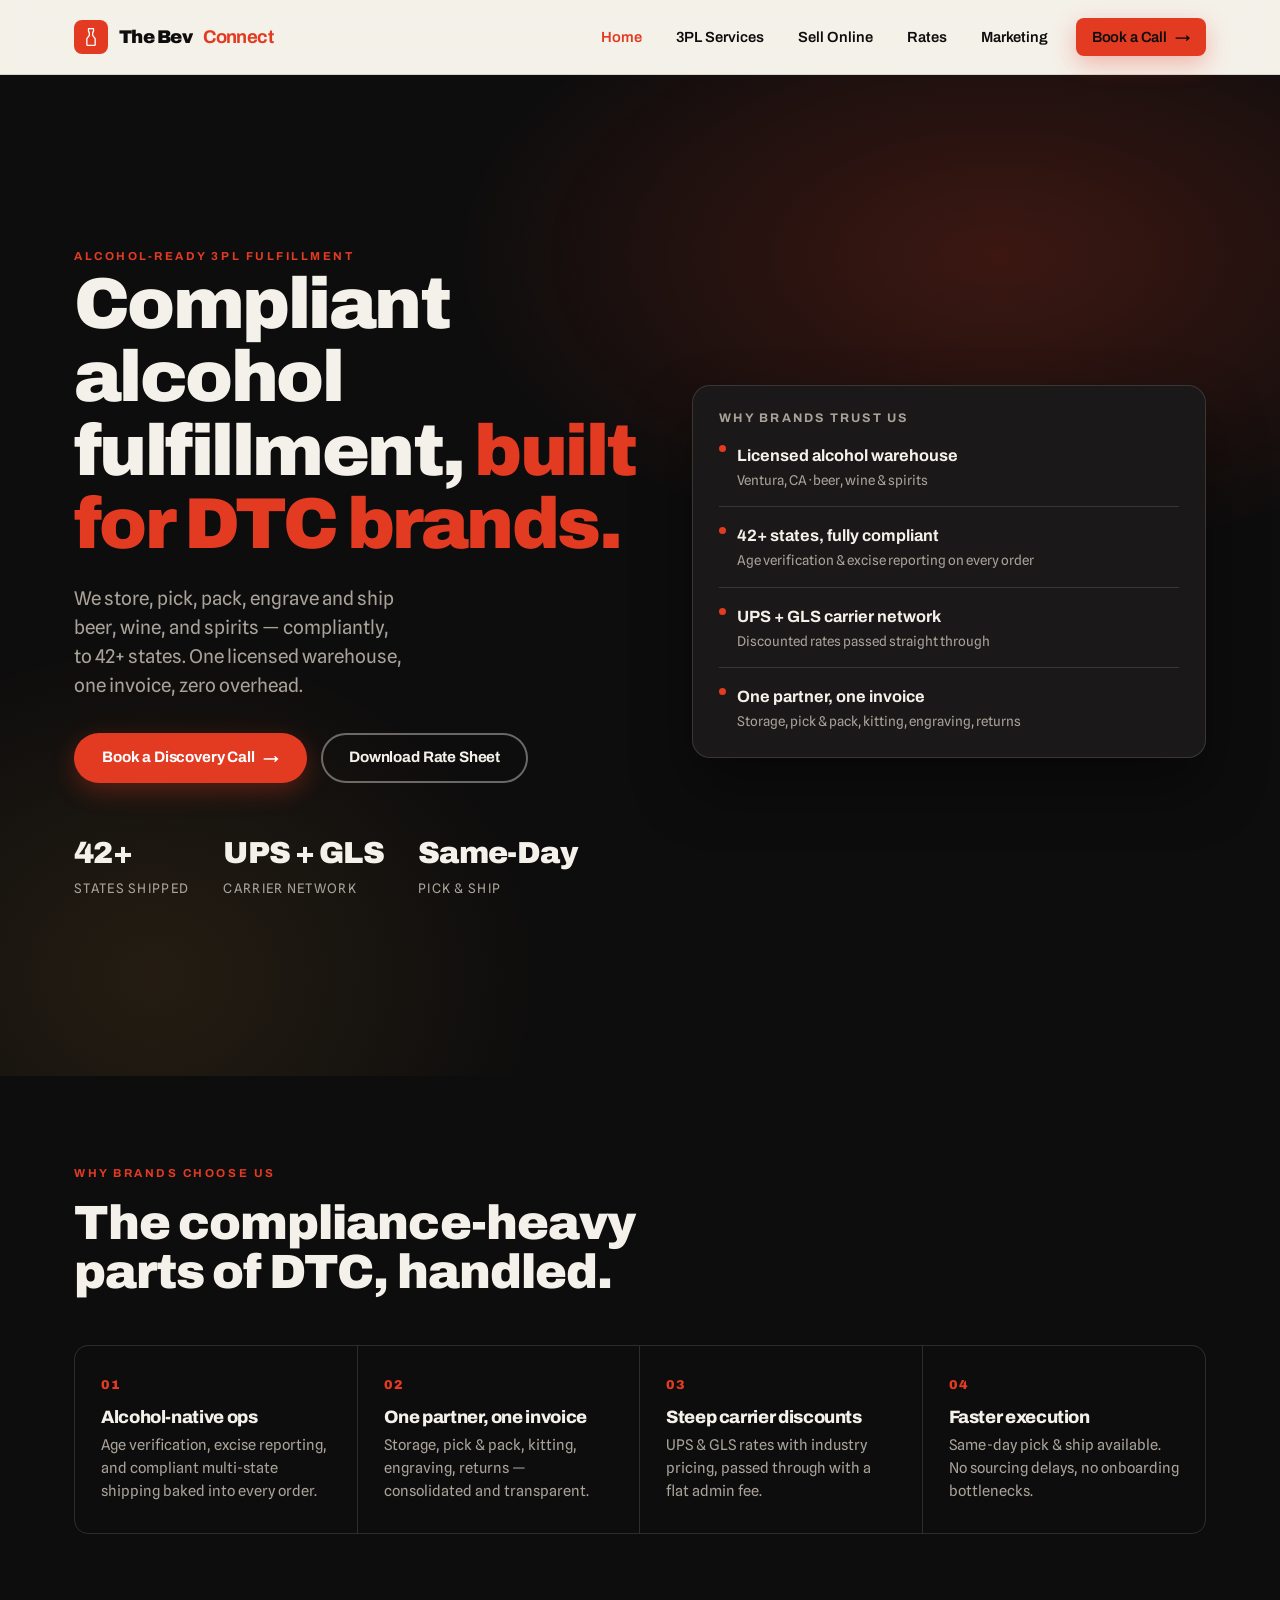
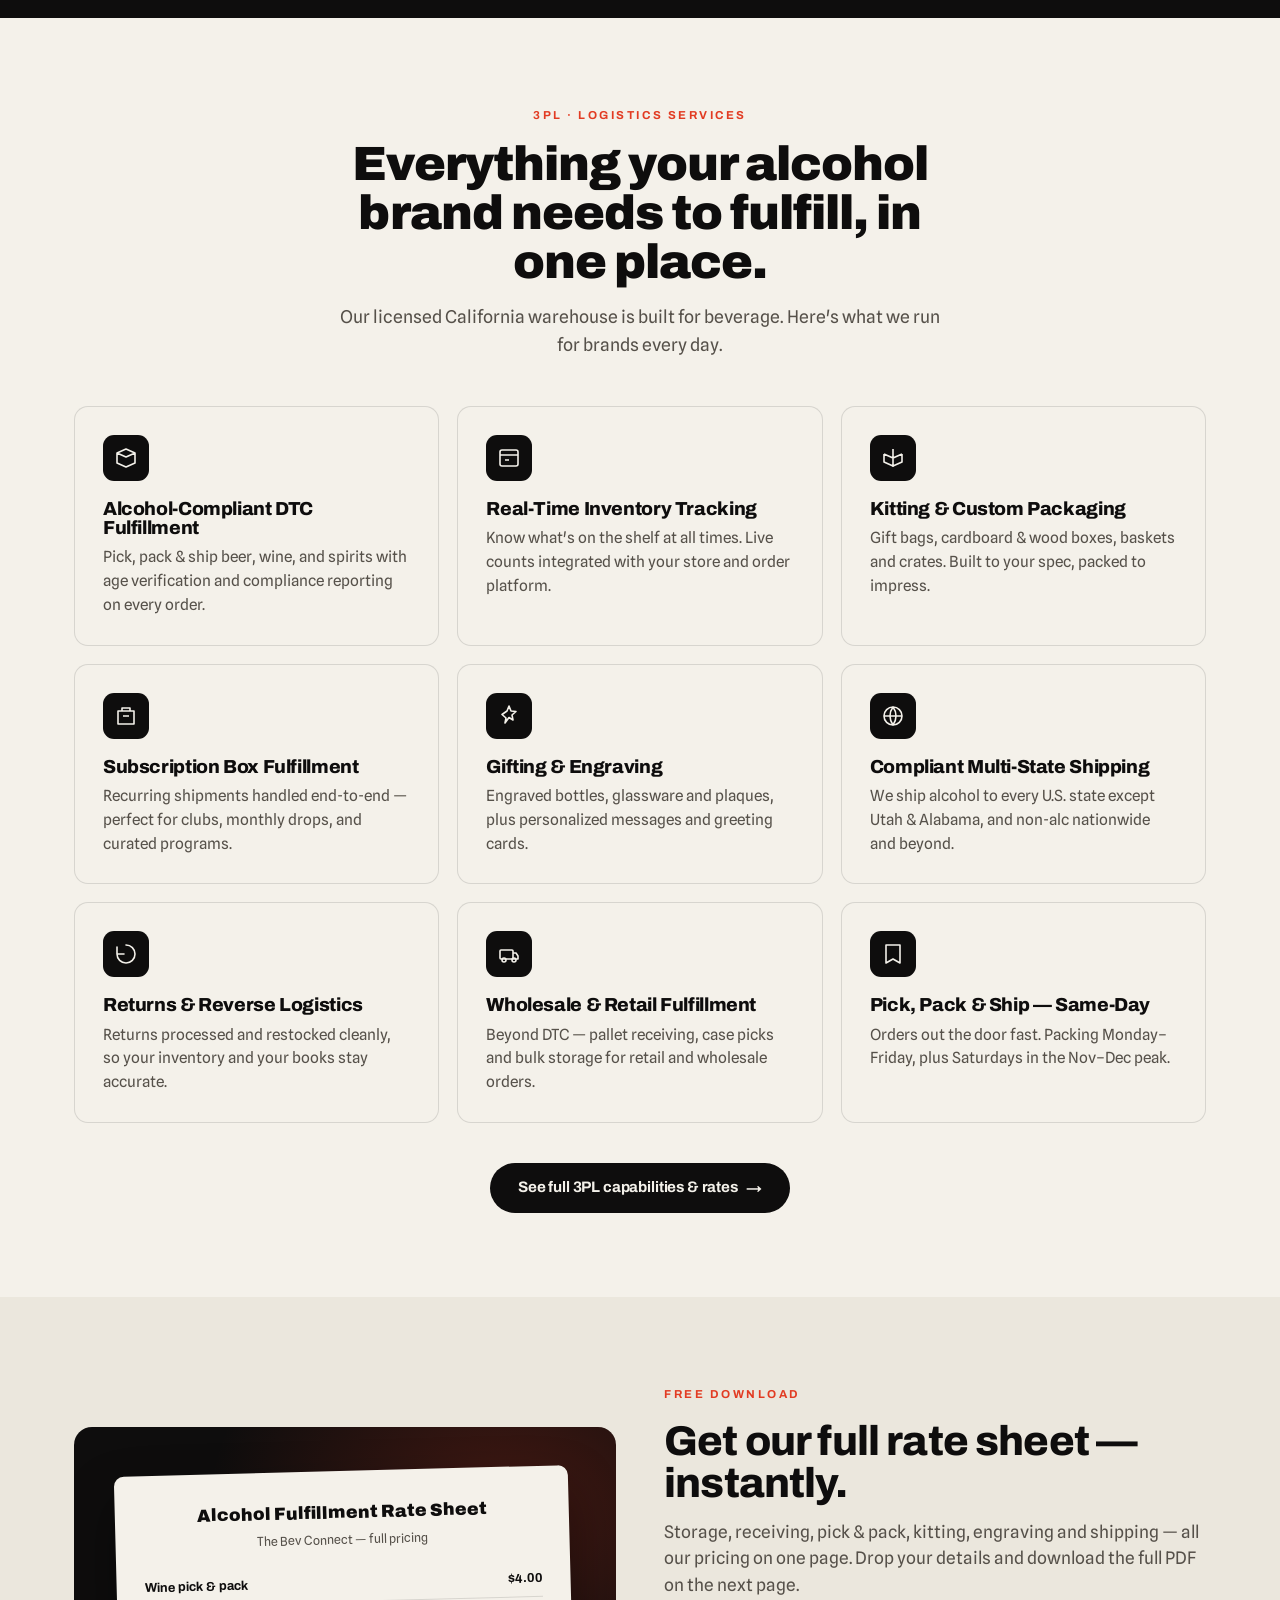
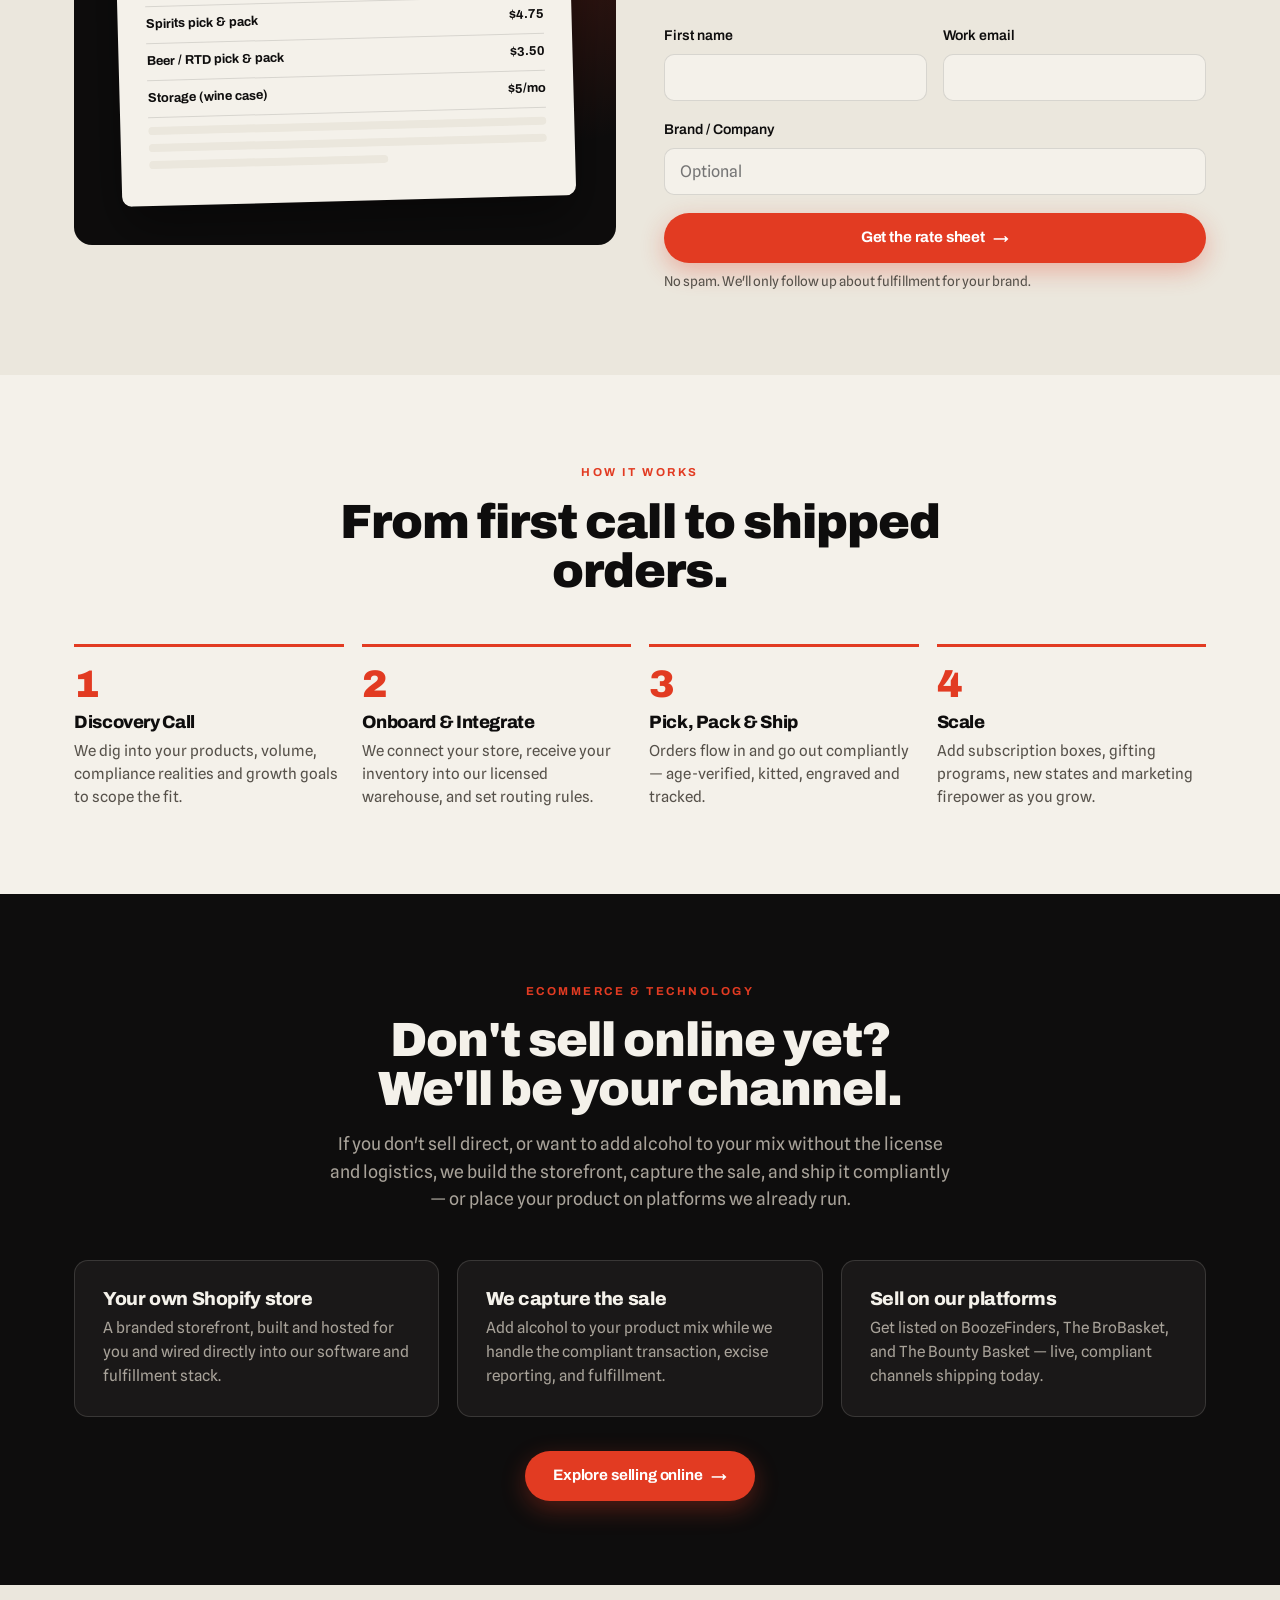
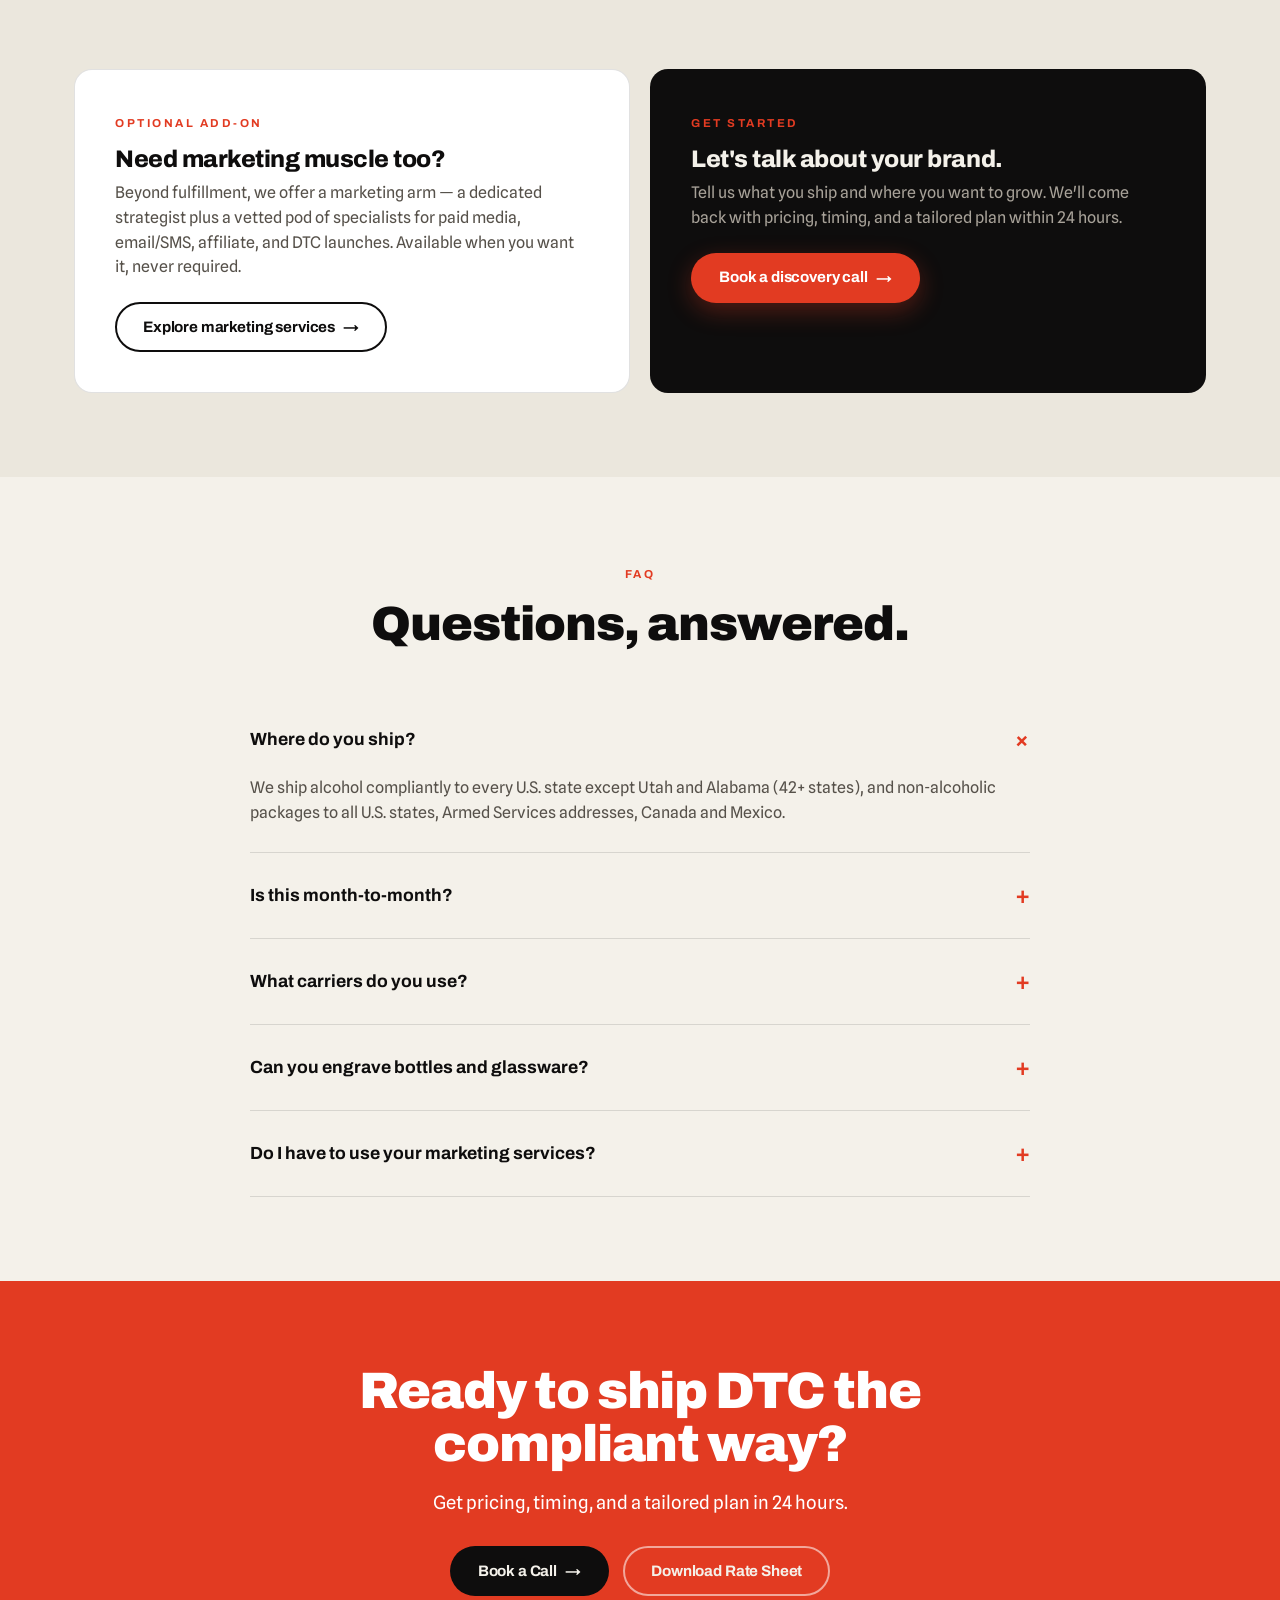
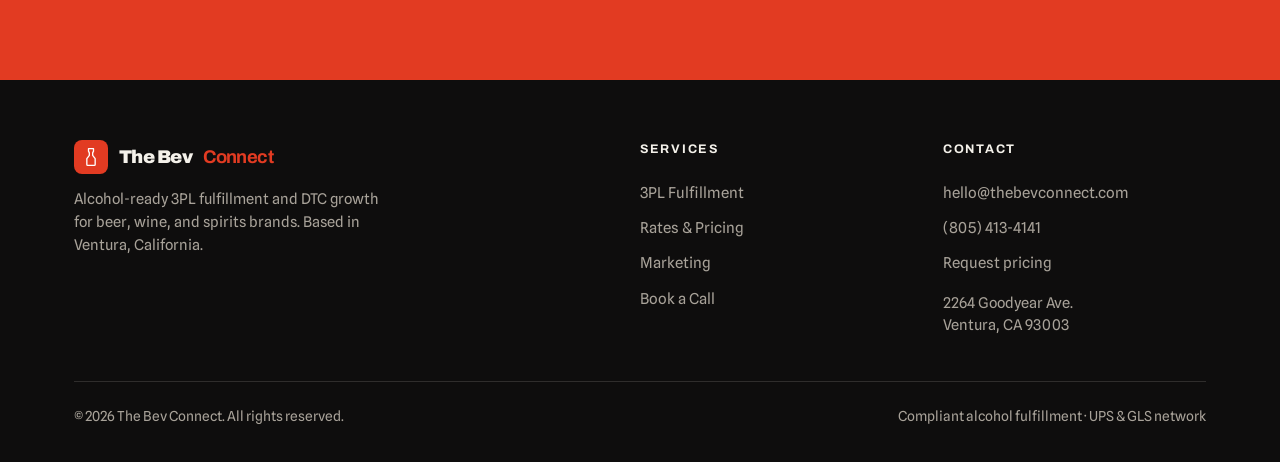
==== index.html @ fb5c9479 "Honest CTA copy: 'Get the rate sheet' + remove inaccurate email-delivery claims (PDF delivered via d" ====
<!DOCTYPE html>
<html lang="en">
<head>
<meta charset="UTF-8">
<meta name="viewport" content="width=device-width,initial-scale=1">
<title>The Bev Connect &mdash; Compliant Alcohol Fulfillment &amp; DTC 3PL</title>
<meta name="description" content="Alcohol-ready 3PL: compliant DTC fulfillment, storage, kitting, engraving and multi-state shipping for beer, wine, and spirits brands.">
<meta property="og:title" content="The Bev Connect &mdash; Compliant Alcohol Fulfillment &amp; DTC 3PL">
<meta property="og:description" content="Alcohol-ready 3PL: compliant DTC fulfillment, storage, kitting, engraving and multi-state shipping for beer, wine, and spirits brands.">
<meta property="og:type" content="website">
<link rel="icon" type="image/svg+xml" href="assets/favicon.svg">
<link rel="icon" type="image/png" sizes="32x32" href="assets/favicon-32.png">
<link rel="apple-touch-icon" href="assets/apple-touch-icon.png">
<link rel="stylesheet" href="assets/style.css">
</head>
<body>
<header class="site-head">
  <div class="wrap">
    <a class="brand" href="index.html"><span class="mark"><svg viewBox="0 0 24 24" fill="none"><path d="M9 2h6v3l-1 2v3l3 4v7a1 1 0 0 1-1 1H8a1 1 0 0 1-1-1v-7l3-4V7L9 5V2Z" stroke="#fff" stroke-width="1.6" stroke-linejoin="round"/></svg></span>The Bev<b>Connect</b></a>
    <button class="burger" aria-label="Menu"><span></span><span></span><span></span></button>
    <nav class="nav">
      <a href="index.html" class="active">Home</a>
      <a href="fulfillment.html">3PL Services</a>
      <a href="commerce.html">Sell Online</a>
      <a href="rate-sheet.html">Rates</a>
      <a href="marketing.html">Marketing</a>
      <a href="book-a-call.html" class="btn btn-red nav-cta">Book a Call <span class="arr">&#8594;</span></a>
    </nav>
  </div>
</header>

<section class="hero">
  <div class="wrap">
    <div>
      <span class="eyebrow">Alcohol-Ready 3PL Fulfillment</span>
      <h1>Compliant alcohol fulfillment, <span class="hl">built for DTC brands.</span></h1>
      <p class="sub">We store, pick, pack, engrave and ship beer, wine, and spirits &mdash; compliantly, to 42+ states. One licensed warehouse, one invoice, zero overhead.</p>
      <div class="cta-row">
        <a href="book-a-call.html" class="btn btn-red">Book a Discovery Call <span class="arr">&#8594;</span></a>
        <a href="rate-sheet.html" class="btn btn-ghost-light">Download Rate Sheet</a>
      </div>
      <div class="hero-stats">
        <div class="s"><b>42+</b><span>States Shipped</span></div>
        <div class="s"><b>UPS + GLS</b><span>Carrier Network</span></div>
        <div class="s"><b>Same-Day</b><span>Pick &amp; Ship</span></div>
      </div>
    </div>
    <div class="hero-art">
      <div class="hero-card">
        <h4>Why brands trust us</h4>
        <div class="trust-row"><div class="txt"><b>Licensed alcohol warehouse</b><span>Ventura, CA &middot; beer, wine &amp; spirits</span></div></div>
        <div class="trust-row"><div class="txt"><b>42+ states, fully compliant</b><span>Age verification &amp; excise reporting on every order</span></div></div>
        <div class="trust-row"><div class="txt"><b>UPS + GLS carrier network</b><span>Discounted rates passed straight through</span></div></div>
        <div class="trust-row"><div class="txt"><b>One partner, one invoice</b><span>Storage, pick &amp; pack, kitting, engraving, returns</span></div></div>
      </div>
    </div>
  </div>
</section>

<section class="bg-ink">
  <div class="wrap">
    <div class="sec-head reveal"><span class="eyebrow">Why brands choose us</span><h2>The compliance-heavy parts of DTC, handled.</h2></div>
    <div class="why-grid reveal">
      <div class="why"><div class="n">01</div><h3>Alcohol-native ops</h3><p>Age verification, excise reporting, and compliant multi-state shipping baked into every order.</p></div>
      <div class="why"><div class="n">02</div><h3>One partner, one invoice</h3><p>Storage, pick &amp; pack, kitting, engraving, returns &mdash; consolidated and transparent.</p></div>
      <div class="why"><div class="n">03</div><h3>Steep carrier discounts</h3><p>UPS &amp; GLS rates with industry pricing, passed through with a flat admin fee.</p></div>
      <div class="why"><div class="n">04</div><h3>Faster execution</h3><p>Same-day pick &amp; ship available. No sourcing delays, no onboarding bottlenecks.</p></div>
    </div>
  </div>
</section>

<section>
  <div class="wrap">
    <div class="sec-head center reveal"><span class="eyebrow">3PL &middot; Logistics Services</span><h2>Everything your alcohol brand needs to fulfill, in one place.</h2><p>Our licensed California warehouse is built for beverage. Here's what we run for brands every day.</p></div>
    <div class="feat-grid">
      <div class="feat reveal"><div class="ico"><svg viewBox="0 0 24 24" fill="none"><path d="M3 7l9-4 9 4-9 4-9-4Zm0 0v10l9 4 9-4V7" stroke="currentColor" stroke-width="1.6" stroke-linejoin="round"/></svg></div><h3>Alcohol-Compliant DTC Fulfillment</h3><p>Pick, pack &amp; ship beer, wine, and spirits with age verification and compliance reporting on every order.</p></div>
      <div class="feat reveal"><div class="ico"><svg viewBox="0 0 24 24" fill="none"><rect x="3" y="4" width="18" height="16" rx="2" stroke="currentColor" stroke-width="1.6"/><path d="M3 9h18M8 14h4" stroke="currentColor" stroke-width="1.6"/></svg></div><h3>Real-Time Inventory Tracking</h3><p>Know what's on the shelf at all times. Live counts integrated with your store and order platform.</p></div>
      <div class="feat reveal"><div class="ico"><svg viewBox="0 0 24 24" fill="none"><path d="M12 3v18M3 8l9 4 9-4M3 8v8l9 4 9-4V8" stroke="currentColor" stroke-width="1.6" stroke-linejoin="round"/></svg></div><h3>Kitting &amp; Custom Packaging</h3><p>Gift bags, cardboard &amp; wood boxes, baskets and crates. Built to your spec, packed to impress.</p></div>
      <div class="feat reveal"><div class="ico"><svg viewBox="0 0 24 24" fill="none"><path d="M4 7h16v13H4zM8 7V4h8v3M9 12h6" stroke="currentColor" stroke-width="1.6" stroke-linejoin="round"/></svg></div><h3>Subscription Box Fulfillment</h3><p>Recurring shipments handled end-to-end &mdash; perfect for clubs, monthly drops, and curated programs.</p></div>
      <div class="feat reveal"><div class="ico"><svg viewBox="0 0 24 24" fill="none"><path d="M12 2l2 5 5 .5-4 3.5 1 5-4-2.5L8 19l1-5-4-3.5L10 7l2-5Z" stroke="currentColor" stroke-width="1.6" stroke-linejoin="round"/></svg></div><h3>Gifting &amp; Engraving</h3><p>Engraved bottles, glassware and plaques, plus personalized messages and greeting cards.</p></div>
      <div class="feat reveal"><div class="ico"><svg viewBox="0 0 24 24" fill="none"><circle cx="12" cy="12" r="9" stroke="currentColor" stroke-width="1.6"/><path d="M3 12h18M12 3a15 15 0 0 1 0 18M12 3a15 15 0 0 0 0 18" stroke="currentColor" stroke-width="1.6"/></svg></div><h3>Compliant Multi-State Shipping</h3><p>We ship alcohol to every U.S. state except Utah &amp; Alabama, and non-alc nationwide and beyond.</p></div>
      <div class="feat reveal"><div class="ico"><svg viewBox="0 0 24 24" fill="none"><path d="M3 12a9 9 0 1 0 9-9M3 12V5m0 7h7" stroke="currentColor" stroke-width="1.6" stroke-linecap="round" stroke-linejoin="round"/></svg></div><h3>Returns &amp; Reverse Logistics</h3><p>Returns processed and restocked cleanly, so your inventory and your books stay accurate.</p></div>
      <div class="feat reveal"><div class="ico"><svg viewBox="0 0 24 24" fill="none"><rect x="3" y="8" width="13" height="9" rx="1" stroke="currentColor" stroke-width="1.6"/><path d="M16 11h3l2 3v3h-5M7 20a2 2 0 1 0 0-4 2 2 0 0 0 0 4Zm10 0a2 2 0 1 0 0-4 2 2 0 0 0 0 4Z" stroke="currentColor" stroke-width="1.6" stroke-linejoin="round"/></svg></div><h3>Wholesale &amp; Retail Fulfillment</h3><p>Beyond DTC &mdash; pallet receiving, case picks and bulk storage for retail and wholesale orders.</p></div>
      <div class="feat reveal"><div class="ico"><svg viewBox="0 0 24 24" fill="none"><path d="M5 3h14v18l-7-4-7 4V3Z" stroke="currentColor" stroke-width="1.6" stroke-linejoin="round"/></svg></div><h3>Pick, Pack &amp; Ship &mdash; Same-Day</h3><p>Orders out the door fast. Packing Monday&ndash;Friday, plus Saturdays in the Nov&ndash;Dec peak.</p></div>
    </div>
    <div style="text-align:center;margin-top:40px" class="reveal"><a href="fulfillment.html" class="btn btn-ink">See full 3PL capabilities &amp; rates <span class="arr">&#8594;</span></a></div>
  </div>
</section>

<section class="bg-paper2" id="rate-sheet">
  <div class="wrap">
    <div class="magnet">
      <div class="magnet-visual reveal">
        <div class="sheet-mock">
          <h5>Alcohol Fulfillment Rate Sheet</h5><div class="sub">The Bev Connect &mdash; full pricing</div>
          <div class="pricebar"><span>Wine pick &amp; pack</span><span>$4.00</span></div>
          <div class="pricebar"><span>Spirits pick &amp; pack</span><span>$4.75</span></div>
          <div class="pricebar"><span>Beer / RTD pick &amp; pack</span><span>$3.50</span></div>
          <div class="pricebar"><span>Storage (wine case)</span><span>$5/mo</span></div>
          <div class="line"></div><div class="line"></div><div class="line s"></div>
        </div>
      </div>
      <div class="reveal">
        <span class="eyebrow">Free Download</span>
        <h2 style="font-size:clamp(1.8rem,3.5vw,2.6rem);margin:14px 0 14px">Get our full rate sheet &mdash; instantly.</h2>
        <p style="color:var(--muted);font-size:1.08rem;margin-bottom:26px">Storage, receiving, pick &amp; pack, kitting, engraving and shipping &mdash; all our pricing on one page. Drop your details and download the full PDF on the next page.</p>
        <form name="rate-sheet" method="POST" data-netlify="true" netlify-honeypot="bot-field" action="/thank-you.html">
          <input type="hidden" name="form-name" value="rate-sheet">
          <p hidden><label>Don't fill this out: <input name="bot-field"></label></p>
          <div class="form-row"><div class="field"><label>First name</label><input type="text" name="first-name" required></div><div class="field"><label>Work email</label><input type="email" name="email" required></div></div>
          <div class="field"><label>Brand / Company</label><input type="text" name="company" placeholder="Optional"></div>
          <button type="submit" class="btn btn-red" style="width:100%;justify-content:center">Get the rate sheet <span class="arr">&#8594;</span></button>
          <p class="form-note">No spam. We'll only follow up about fulfillment for your brand.</p>
        </form>
      </div>
    </div>
  </div>
</section>

<section>
  <div class="wrap">
    <div class="sec-head center reveal"><span class="eyebrow">How it works</span><h2>From first call to shipped orders.</h2></div>
    <div class="steps">
      <div class="step reveal"><div class="num">1</div><h3>Discovery Call</h3><p>We dig into your products, volume, compliance realities and growth goals to scope the fit.</p></div>
      <div class="step reveal"><div class="num">2</div><h3>Onboard &amp; Integrate</h3><p>We connect your store, receive your inventory into our licensed warehouse, and set routing rules.</p></div>
      <div class="step reveal"><div class="num">3</div><h3>Pick, Pack &amp; Ship</h3><p>Orders flow in and go out compliantly &mdash; age-verified, kitted, engraved and tracked.</p></div>
      <div class="step reveal"><div class="num">4</div><h3>Scale</h3><p>Add subscription boxes, gifting programs, new states and marketing firepower as you grow.</p></div>
    </div>
  </div>
</section>

<section class="bg-ink">
  <div class="wrap">
    <div class="sec-head center reveal"><span class="eyebrow">Ecommerce &amp; Technology</span><h2 style="color:var(--paper)">Don't sell online yet? We'll be your channel.</h2><p style="color:var(--muted-dark)">If you don't sell direct, or want to add alcohol to your mix without the license and logistics, we build the storefront, capture the sale, and ship it compliantly &mdash; or place your product on platforms we already run.</p></div>
    <div class="feat-grid reveal" style="margin-top:8px">
      <div class="feat" style="background:var(--ink-2);border-color:var(--line-dark)">
        <h3 style="color:var(--paper)">Your own Shopify store</h3>
        <p style="color:var(--muted-dark)">A branded storefront, built and hosted for you and wired directly into our software and fulfillment stack.</p>
      </div>
      <div class="feat" style="background:var(--ink-2);border-color:var(--line-dark)">
        <h3 style="color:var(--paper)">We capture the sale</h3>
        <p style="color:var(--muted-dark)">Add alcohol to your product mix while we handle the compliant transaction, excise reporting, and fulfillment.</p>
      </div>
      <div class="feat" style="background:var(--ink-2);border-color:var(--line-dark)">
        <h3 style="color:var(--paper)">Sell on our platforms</h3>
        <p style="color:var(--muted-dark)">Get listed on BoozeFinders, The BroBasket, and The Bounty Basket &mdash; live, compliant channels shipping today.</p>
      </div>
    </div>
    <div style="text-align:center;margin-top:34px"><a href="commerce.html" class="btn btn-red">Explore selling online <span class="arr">&#8594;</span></a></div>
  </div>
</section>

<section class="bg-paper2">
  <div class="wrap">
    <div class="split">
      <div class="split-card light reveal"><span class="eyebrow">Optional add-on</span><h3 style="margin-top:12px">Need marketing muscle too?</h3><p>Beyond fulfillment, we offer a marketing arm &mdash; a dedicated strategist plus a vetted pod of specialists for paid media, email/SMS, affiliate, and DTC launches. Available when you want it, never required.</p><a href="marketing.html" class="btn btn-ghost">Explore marketing services <span class="arr">&#8594;</span></a></div>
      <div class="split-card dark reveal"><span class="eyebrow">Get started</span><h3 style="margin-top:12px">Let's talk about your brand.</h3><p>Tell us what you ship and where you want to grow. We'll come back with pricing, timing, and a tailored plan within 24 hours.</p><a href="book-a-call.html" class="btn btn-red">Book a discovery call <span class="arr">&#8594;</span></a></div>
    </div>
  </div>
</section>

<section>
  <div class="wrap">
    <div class="sec-head center reveal"><span class="eyebrow">FAQ</span><h2>Questions, answered.</h2></div>
    <div class="faq reveal">
      <details open><summary>Where do you ship?</summary><p>We ship alcohol compliantly to every U.S. state except Utah and Alabama (42+ states), and non-alcoholic packages to all U.S. states, Armed Services addresses, Canada and Mexico.</p></details>
      <details><summary>Is this month-to-month?</summary><p>Yes. Our programs are month-to-month &mdash; your success is our success, and we earn the relationship every month.</p></details>
      <details><summary>What carriers do you use?</summary><p>UPS and GLS (where applicable), with steep industry shipping discounts. Options include Overnight, 2-Day, 3-Day and Ground.</p></details>
      <details><summary>Can you engrave bottles and glassware?</summary><p>Yes &mdash; bottles, glassware and plaques. We also handle special messages, greeting cards, gift boxes, baskets and crates.</p></details>
      <details><summary>Do I have to use your marketing services?</summary><p>Not at all. The 3PL fulfillment stands entirely on its own. Marketing is an optional add-on if you want growth support under the same roof.</p></details>
    </div>
  </div>
</section>

<section class="cta-band">
  <div class="wrap">
    <h2 class="reveal">Ready to ship DTC the compliant way?</h2>
    <p class="reveal">Get pricing, timing, and a tailored plan in 24 hours.</p>
    <div class="reveal" style="display:flex;gap:14px;justify-content:center;flex-wrap:wrap"><a href="book-a-call.html" class="btn btn-ink">Book a Call <span class="arr">&#8594;</span></a><a href="rate-sheet.html" class="btn btn-ghost-light">Download Rate Sheet</a></div>
  </div>
</section>

<footer class="site-foot">
  <div class="wrap">
    <div class="foot-grid">
      <div>
        <a class="brand" href="index.html"><span class="mark"><svg viewBox="0 0 24 24" fill="none"><path d="M9 2h6v3l-1 2v3l3 4v7a1 1 0 0 1-1 1H8a1 1 0 0 1-1-1v-7l3-4V7L9 5V2Z" stroke="#fff" stroke-width="1.6" stroke-linejoin="round"/></svg></span>The Bev<b>Connect</b></a>
        <p>Alcohol-ready 3PL fulfillment and DTC growth for beer, wine, and spirits brands. Based in Ventura, California.</p>
      </div>
      <div class="foot-col"><h5>Services</h5><a href="fulfillment.html">3PL Fulfillment</a><a href="rate-sheet.html">Rates &amp; Pricing</a><a href="marketing.html">Marketing</a><a href="book-a-call.html">Book a Call</a></div>
      <div class="foot-col"><h5>Contact</h5><a href="mailto:hello@thebevconnect.com">hello@thebevconnect.com</a><a href="tel:+18054134141">(805) 413-4141</a><a href="book-a-call.html">Request pricing</a><p style="margin-top:10px">2264 Goodyear Ave.<br>Ventura, CA 93003</p></div>
    </div>
    <div class="foot-base"><span>&copy; 2026 The Bev Connect. All rights reserved.</span><span>Compliant alcohol fulfillment &middot; UPS &amp; GLS network</span></div>
  </div>
</footer>
<script src="assets/main.js"></script>
</body>
</html>
---- assets/style.css ----
@import url('https://fonts.googleapis.com/css2?family=Archivo:wght@400;500;600;700;800;900&family=Spline+Sans:wght@400;500;600;700&display=swap');

:root{
  --ink:#0e0d0d;--ink-2:#1a1818;--paper:#f4f1ea;--paper-2:#ebe7dd;
  --red:#e23b22;--red-dark:#c22f18;--amber:#e8a73e;--green:#2f7d4f;
  --line:rgba(14,13,13,.12);--line-dark:rgba(244,241,234,.14);
  --muted:#56514a;--muted-dark:#a8a299;
  --shadow:0 1px 2px rgba(0,0,0,.04),0 12px 32px rgba(0,0,0,.10);
  --radius:14px;--maxw:1180px;
  --display:'Archivo',sans-serif;--body:'Spline Sans',sans-serif;
}
*{box-sizing:border-box;margin:0;padding:0}
html{scroll-behavior:smooth}
body{font-family:var(--body);background:var(--paper);color:var(--ink);line-height:1.55;-webkit-font-smoothing:antialiased;overflow-x:hidden}
a{color:inherit;text-decoration:none}
img{max-width:100%;display:block}
.wrap{max-width:var(--maxw);margin:0 auto;padding:0 24px}
h1,h2,h3,h4{font-family:var(--display);line-height:1.02;letter-spacing:-.02em;font-weight:800}
.eyebrow{font-family:var(--display);font-weight:700;font-size:.72rem;letter-spacing:.22em;text-transform:uppercase;color:var(--red);display:inline-block}

.btn{display:inline-flex;align-items:center;gap:.55em;font-family:var(--display);font-weight:700;font-size:.95rem;padding:15px 26px;border-radius:999px;border:2px solid transparent;cursor:pointer;transition:transform .15s ease,box-shadow .2s ease,background .2s ease;letter-spacing:-.01em;line-height:1}
.btn:hover{transform:translateY(-2px)}
.btn-red{background:var(--red);color:#fff;box-shadow:0 8px 24px rgba(226,59,34,.32)}
.btn-red:hover{background:var(--red-dark)}
.btn-ink{background:var(--ink);color:var(--paper)}
.btn-ink:hover{background:#000}
.btn-ghost{background:transparent;border-color:var(--ink);color:var(--ink)}
.btn-ghost:hover{background:var(--ink);color:var(--paper)}
.btn-ghost-light{background:transparent;border-color:rgba(244,241,234,.4);color:var(--paper)}
.btn-ghost-light:hover{background:var(--paper);color:var(--ink)}
.btn .arr{font-size:1.05em;transition:transform .15s ease}
.btn:hover .arr{transform:translateX(3px)}

.site-head{position:sticky;top:0;z-index:50;background:rgba(244,241,234,.82);backdrop-filter:blur(12px);border-bottom:1px solid var(--line)}
.site-head .wrap{display:flex;align-items:center;justify-content:space-between;height:74px}
.brand{display:flex;align-items:center;gap:11px;font-family:var(--display);font-weight:900;font-size:1.15rem;letter-spacing:-.03em}
.brand .mark{width:34px;height:34px;border-radius:8px;background:var(--red);display:grid;place-items:center;flex:none}
.brand .mark svg{width:20px;height:20px}
.brand b{color:var(--red)}
.nav{display:flex;align-items:center;gap:6px}
.nav a{font-family:var(--display);font-weight:600;font-size:.92rem;padding:9px 14px;border-radius:8px;color:var(--ink);transition:background .15s}
.nav a:hover{background:var(--paper-2)}
.nav a.active{color:var(--red)}
.nav .nav-cta{margin-left:8px}
.burger{display:none;background:none;border:0;cursor:pointer;width:42px;height:42px}
.burger span{display:block;width:22px;height:2px;background:var(--ink);margin:5px auto;transition:.2s}
@media(max-width:860px){
  .nav{position:absolute;top:74px;left:0;right:0;background:var(--paper);border-bottom:1px solid var(--line);flex-direction:column;align-items:stretch;gap:0;padding:10px 24px 18px;display:none}
  .nav.open{display:flex}
  .nav a{padding:14px 6px;border-bottom:1px solid var(--line)}
  .nav .nav-cta{margin:12px 0 0;justify-content:center}
  .burger{display:block}
}

.hero{background:var(--ink);color:var(--paper);position:relative;overflow:hidden}
.hero::before{content:"";position:absolute;inset:0;background:radial-gradient(900px 500px at 78% 18%,rgba(226,59,34,.22),transparent 60%),radial-gradient(700px 600px at 12% 90%,rgba(232,167,62,.10),transparent 55%);pointer-events:none}
.hero .wrap{position:relative;display:grid;grid-template-columns:1.05fr .95fr;gap:50px;align-items:center;padding:84px 24px 92px}
.hero h1{font-size:clamp(2.6rem,6vw,4.5rem);font-weight:900;letter-spacing:-.035em}
.hero h1 .hl{color:var(--red)}
.hero .sub{font-size:1.18rem;color:var(--muted-dark);margin:22px 0 32px;max-width:30ch}
.hero .cta-row{display:flex;gap:14px;flex-wrap:wrap}
.hero-stats{display:flex;gap:34px;margin-top:46px;flex-wrap:wrap}
.hero-stats .s b{font-family:var(--display);font-size:1.9rem;font-weight:900;display:block;letter-spacing:-.02em}
.hero-stats .s span{font-size:.82rem;color:var(--muted-dark);text-transform:uppercase;letter-spacing:.1em}
.hero-art{position:relative}
.hero-card{background:var(--ink-2);border:1px solid var(--line-dark);border-radius:18px;padding:26px;box-shadow:0 30px 60px rgba(0,0,0,.4)}
.hero-card h4{font-size:.78rem;letter-spacing:.18em;text-transform:uppercase;color:var(--muted-dark);font-weight:700}
.trust-row{display:flex;align-items:flex-start;gap:14px;padding:16px 0;border-bottom:1px solid var(--line-dark)}
.trust-row:last-child{border-bottom:0;padding-bottom:0}
.trust-row:first-of-type{padding-top:18px}
.trust-row{position:relative;padding-left:18px}
.trust-row::before{content:"";position:absolute;left:0;top:20px;width:7px;height:7px;border-radius:50%;background:var(--red)}
.trust-row .txt b{display:block;font-family:var(--display);font-size:1.02rem}
.trust-row .txt span{font-size:.84rem;color:var(--muted-dark);line-height:1.5;display:block;margin-top:2px}
@media(max-width:860px){.hero .wrap{grid-template-columns:1fr;gap:38px;padding:54px 24px 64px}}

section{padding:84px 0}
.sec-head{max-width:62ch;margin-bottom:48px}
.sec-head.center{margin-left:auto;margin-right:auto;text-align:center}
.sec-head h2{font-size:clamp(2rem,4vw,3rem);margin-top:14px;font-weight:900}
.sec-head p{font-size:1.1rem;color:var(--muted);margin-top:16px}
.bg-ink{background:var(--ink);color:var(--paper)}
.bg-ink .sec-head p{color:var(--muted-dark)}
.bg-paper2{background:var(--paper-2)}

.feat-grid{display:grid;grid-template-columns:repeat(3,1fr);gap:18px}
.feat{background:var(--paper);border:1px solid var(--line);border-radius:var(--radius);padding:28px;transition:transform .18s ease,box-shadow .2s ease,border-color .2s}
.bg-paper2 .feat{background:#fff}
.feat:hover{transform:translateY(-4px);box-shadow:var(--shadow);border-color:rgba(226,59,34,.4)}
.feat .ico{width:46px;height:46px;border-radius:11px;background:var(--ink);color:var(--paper);display:grid;place-items:center;margin-bottom:18px}
.feat .ico svg{width:24px;height:24px}
.feat h3{font-size:1.18rem;margin-bottom:8px}
.feat p{color:var(--muted);font-size:.96rem}
@media(max-width:860px){.feat-grid{grid-template-columns:1fr}}

.why-grid{display:grid;grid-template-columns:repeat(4,1fr);gap:0;border:1px solid var(--line-dark);border-radius:var(--radius);overflow:hidden}
.why{padding:30px 26px;border-right:1px solid var(--line-dark)}
.why:last-child{border-right:0}
.why .n{font-family:var(--display);font-weight:900;font-size:.8rem;color:var(--red);letter-spacing:.1em}
.why h3{font-size:1.12rem;margin:12px 0 8px}
.why p{color:var(--muted-dark);font-size:.92rem}
@media(max-width:860px){.why-grid{grid-template-columns:1fr}.why{border-right:0;border-bottom:1px solid var(--line-dark)}.why:last-child{border-bottom:0}}

.svc-list{display:grid;grid-template-columns:repeat(2,1fr);gap:2px 40px}
.svc-list li{list-style:none;display:flex;align-items:center;gap:14px;padding:17px 0;border-bottom:1px solid var(--line);font-family:var(--display);font-weight:600;font-size:1.06rem}
.svc-list .ck{width:26px;height:26px;border-radius:50%;background:var(--red);color:#fff;display:grid;place-items:center;flex:none;font-size:.8rem}
@media(max-width:860px){.svc-list{grid-template-columns:1fr}}

.split{display:grid;grid-template-columns:1fr 1fr;gap:20px}
.split-card{border-radius:18px;padding:40px;border:1px solid var(--line)}
.split-card.dark{background:var(--ink);color:var(--paper);border-color:transparent}
.split-card.light{background:#fff}
.split-card h3{font-size:1.5rem;margin-bottom:10px}
.split-card p{color:var(--muted);margin-bottom:22px}
.split-card.dark p{color:var(--muted-dark)}
@media(max-width:860px){.split{grid-template-columns:1fr}}
@media(max-width:860px){.book-split .form-card{order:-1}}

.steps{display:grid;grid-template-columns:repeat(4,1fr);gap:18px}
.step{position:relative;padding-top:18px;border-top:3px solid var(--red)}
.step .num{font-family:var(--display);font-weight:900;font-size:2.4rem;color:var(--red);line-height:1}
.step h3{font-size:1.12rem;margin:10px 0 8px}
.step p{color:var(--muted);font-size:.94rem}
@media(max-width:860px){.steps{grid-template-columns:1fr}}

.rate-table{width:100%;border-collapse:collapse;background:#fff;border-radius:var(--radius);overflow:hidden;box-shadow:var(--shadow);font-size:.95rem}
.rate-table th,.rate-table td{padding:15px 18px;text-align:left;border-bottom:1px solid var(--line);vertical-align:top}
.rate-table thead th{background:var(--ink);color:var(--paper);font-family:var(--display);font-size:.86rem;letter-spacing:.04em}
.rate-table thead th small{font-weight:400;opacity:.7}
.rate-table tbody th{font-family:var(--display);font-weight:700;background:var(--paper-2);width:200px}
.rate-table tbody tr:last-child td,.rate-table tbody tr:last-child th{border-bottom:0}
.rate-wrap{overflow-x:auto}

.tiers{display:grid;grid-template-columns:1fr 1fr;gap:20px}
.tier{background:var(--ink);color:var(--paper);border-radius:18px;padding:38px;position:relative}
.tier.feature{background:linear-gradient(160deg,#1a1818,#0e0d0d);border:2px solid var(--red)}
.tier .badge{position:absolute;top:24px;right:24px;background:var(--red);color:#fff;font-family:var(--display);font-weight:700;font-size:.72rem;letter-spacing:.1em;text-transform:uppercase;padding:6px 12px;border-radius:999px}
.tier h3{font-size:1.6rem}
.tier .price{font-family:var(--display);font-weight:900;font-size:2.6rem;margin:6px 0 24px}
.tier .price span{font-size:1rem;color:var(--muted-dark);font-weight:600}
.tier ul{list-style:none;display:flex;flex-direction:column;gap:13px;margin-bottom:28px}
.tier li{display:flex;gap:11px;align-items:flex-start;font-size:.97rem;color:var(--paper)}
.tier li .ck{color:var(--red);flex:none;margin-top:2px}
@media(max-width:860px){.tiers{grid-template-columns:1fr}}

.form-card{background:#fff;border:1px solid var(--line);border-radius:18px;padding:38px;box-shadow:var(--shadow)}
.form-row{display:grid;grid-template-columns:1fr 1fr;gap:16px}
.field{margin-bottom:18px}
.field label{display:block;font-family:var(--display);font-weight:600;font-size:.88rem;margin-bottom:7px}
.field input,.field select,.field textarea{width:100%;padding:13px 15px;border:1.5px solid var(--line);border-radius:10px;font-family:var(--body);font-size:1rem;background:var(--paper);transition:border-color .15s}
.field input:focus,.field select:focus,.field textarea:focus{outline:none;border-color:var(--red)}
.field textarea{resize:vertical;min-height:96px}
.form-note{font-size:.84rem;color:var(--muted);margin-top:8px}
@media(max-width:600px){.form-row{grid-template-columns:1fr}}

.magnet{display:grid;grid-template-columns:1fr 1fr;gap:48px;align-items:center}
.magnet-visual{background:var(--ink);border-radius:18px;padding:44px;color:var(--paper);position:relative;overflow:hidden}
.magnet-visual::before{content:"";position:absolute;inset:0;background:radial-gradient(500px 400px at 80% 20%,rgba(226,59,34,.25),transparent 60%)}
.sheet-mock{position:relative;background:var(--paper);color:var(--ink);border-radius:10px;padding:28px;box-shadow:0 24px 50px rgba(0,0,0,.4);transform:rotate(-1.5deg)}
.sheet-mock h5{font-family:var(--display);font-weight:900;font-size:1.1rem;text-align:center;margin-bottom:4px}
.sheet-mock .sub{text-align:center;font-size:.78rem;color:var(--muted);margin-bottom:16px}
.sheet-mock .line{height:8px;background:var(--paper-2);border-radius:4px;margin:9px 0}
.sheet-mock .line.s{width:60%}
.sheet-mock .pricebar{display:flex;justify-content:space-between;font-family:var(--display);font-weight:700;font-size:.8rem;padding:8px 0;border-bottom:1px solid var(--line)}
@media(max-width:860px){.magnet{grid-template-columns:1fr;gap:30px}}

.faq{max-width:780px;margin:0 auto}
.faq details{border-bottom:1px solid var(--line);padding:6px 0}
.faq summary{font-family:var(--display);font-weight:700;font-size:1.1rem;padding:18px 0;cursor:pointer;list-style:none;display:flex;justify-content:space-between;align-items:center}
.faq summary::-webkit-details-marker{display:none}
.faq summary::after{content:"+";font-size:1.5rem;color:var(--red);transition:transform .2s}
.faq details[open] summary::after{transform:rotate(45deg)}
.faq details p{color:var(--muted);padding:0 0 20px;font-size:1rem}

.cta-band{background:var(--red);color:#fff;text-align:center}
.cta-band h2{font-size:clamp(2rem,4.5vw,3.2rem);font-weight:900;max-width:18ch;margin:0 auto 18px}
.cta-band p{font-size:1.15rem;opacity:.92;margin-bottom:30px}
.cta-band .btn-ink{background:#0e0d0d}
.cta-band .btn-ghost-light{border-color:rgba(255,255,255,.55)}

.site-foot{background:var(--ink);color:var(--muted-dark);padding:60px 0 34px}
.foot-grid{display:grid;grid-template-columns:2fr 1fr 1fr;gap:40px;margin-bottom:44px}
.site-foot .brand{color:var(--paper);margin-bottom:14px}
.site-foot p{font-size:.92rem;max-width:34ch}
.foot-col h5{font-family:var(--display);color:var(--paper);font-size:.78rem;letter-spacing:.14em;text-transform:uppercase;margin-bottom:16px}
.foot-col a{display:block;padding:6px 0;font-size:.94rem;transition:color .15s}
.foot-col a:hover{color:var(--paper)}
.foot-base{border-top:1px solid var(--line-dark);padding-top:24px;display:flex;justify-content:space-between;flex-wrap:wrap;gap:12px;font-size:.86rem}
@media(max-width:860px){.foot-grid{grid-template-columns:1fr;gap:30px}}

.reveal{opacity:0;transform:translateY(24px);transition:opacity .6s ease,transform .6s ease}
.reveal.in{opacity:1;transform:none}
.note-box{background:rgba(232,167,62,.12);border:1px solid rgba(232,167,62,.4);border-radius:10px;padding:14px 16px;font-size:.88rem;color:var(--muted);margin-top:20px}
.note-box b{color:var(--ink)}
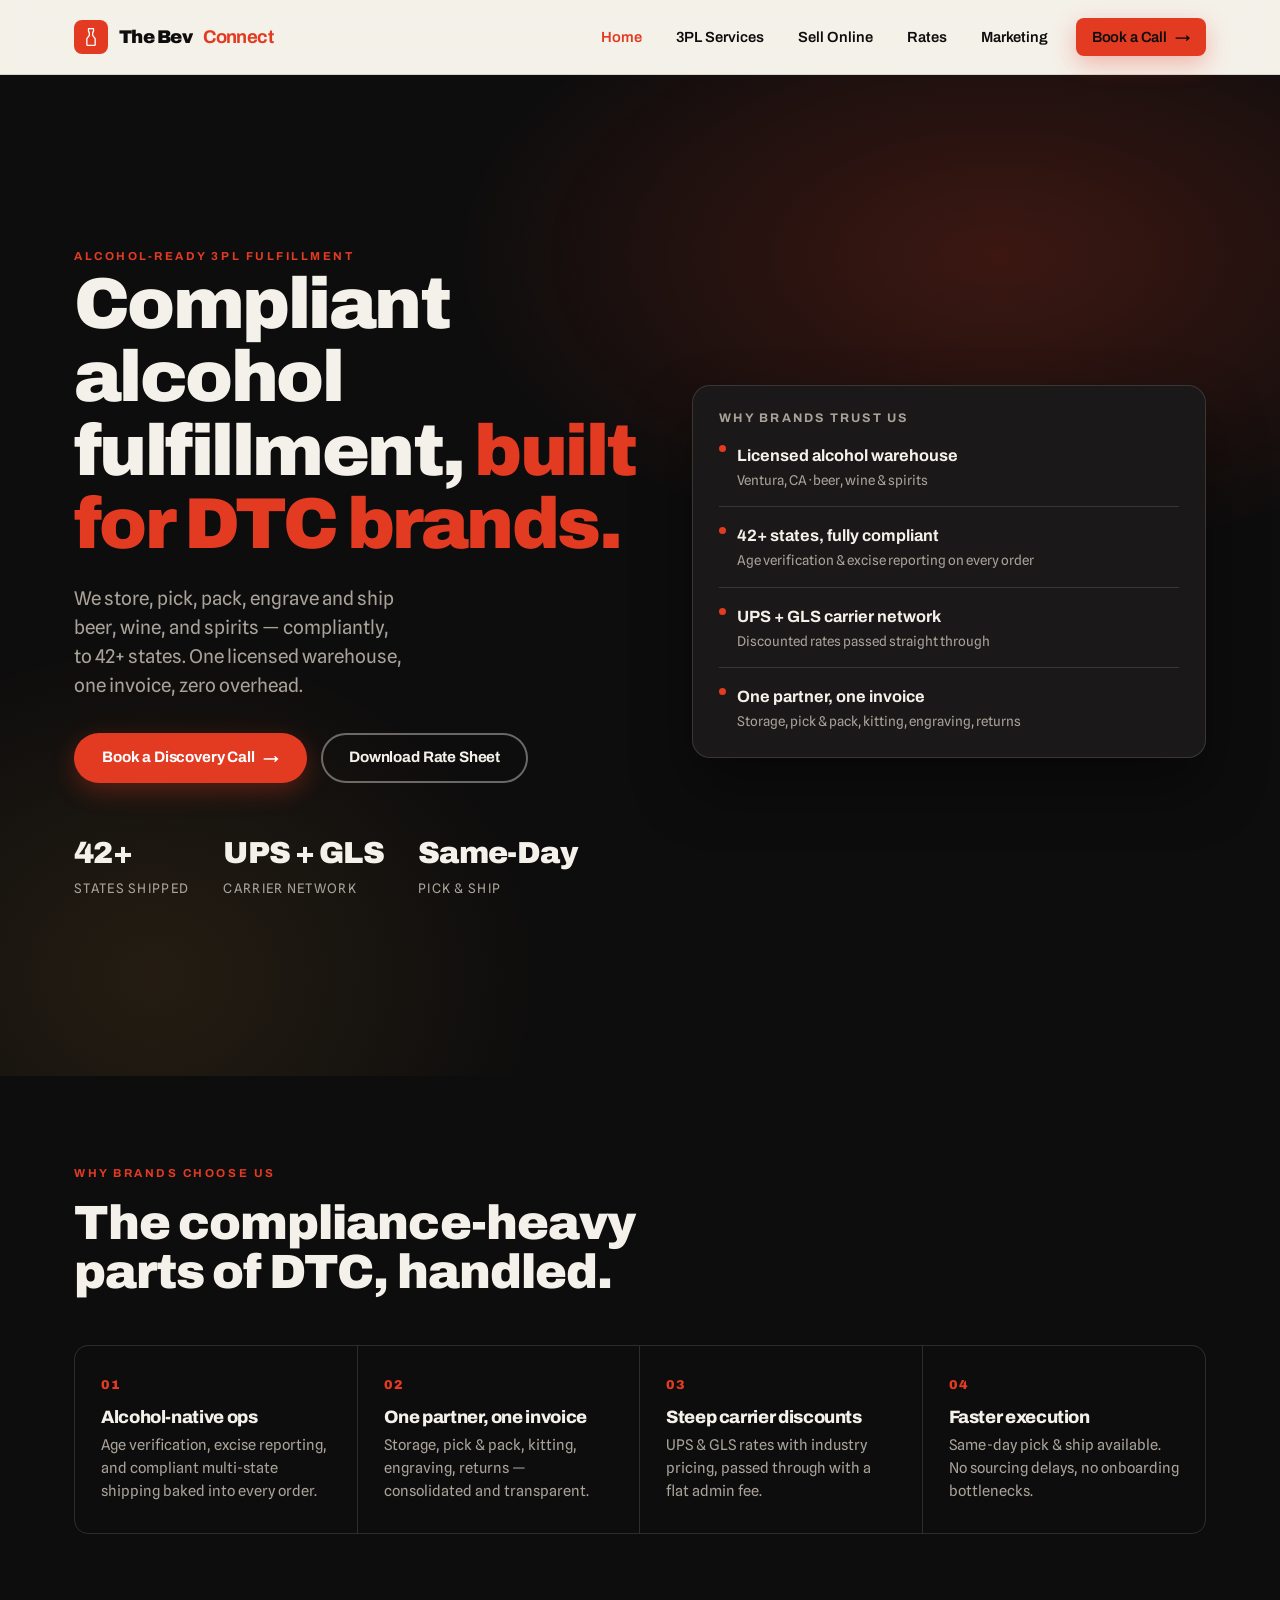
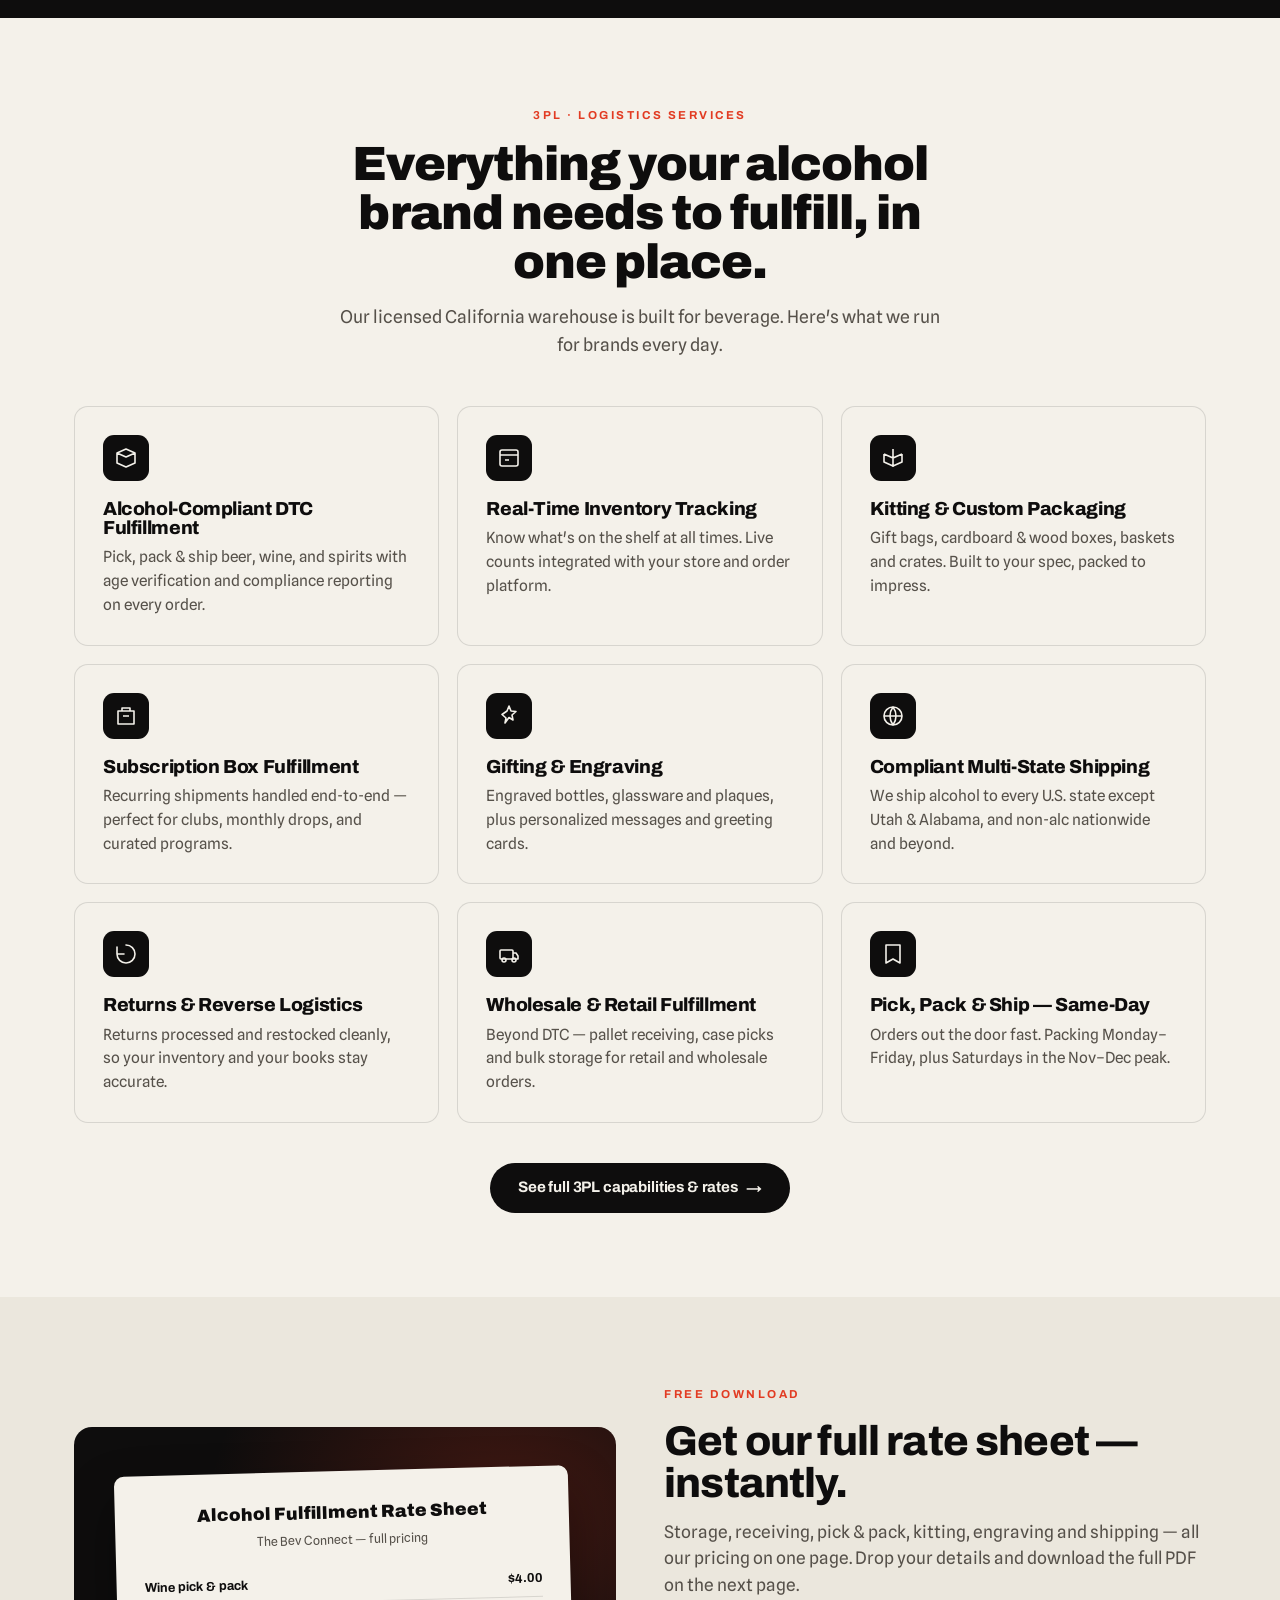
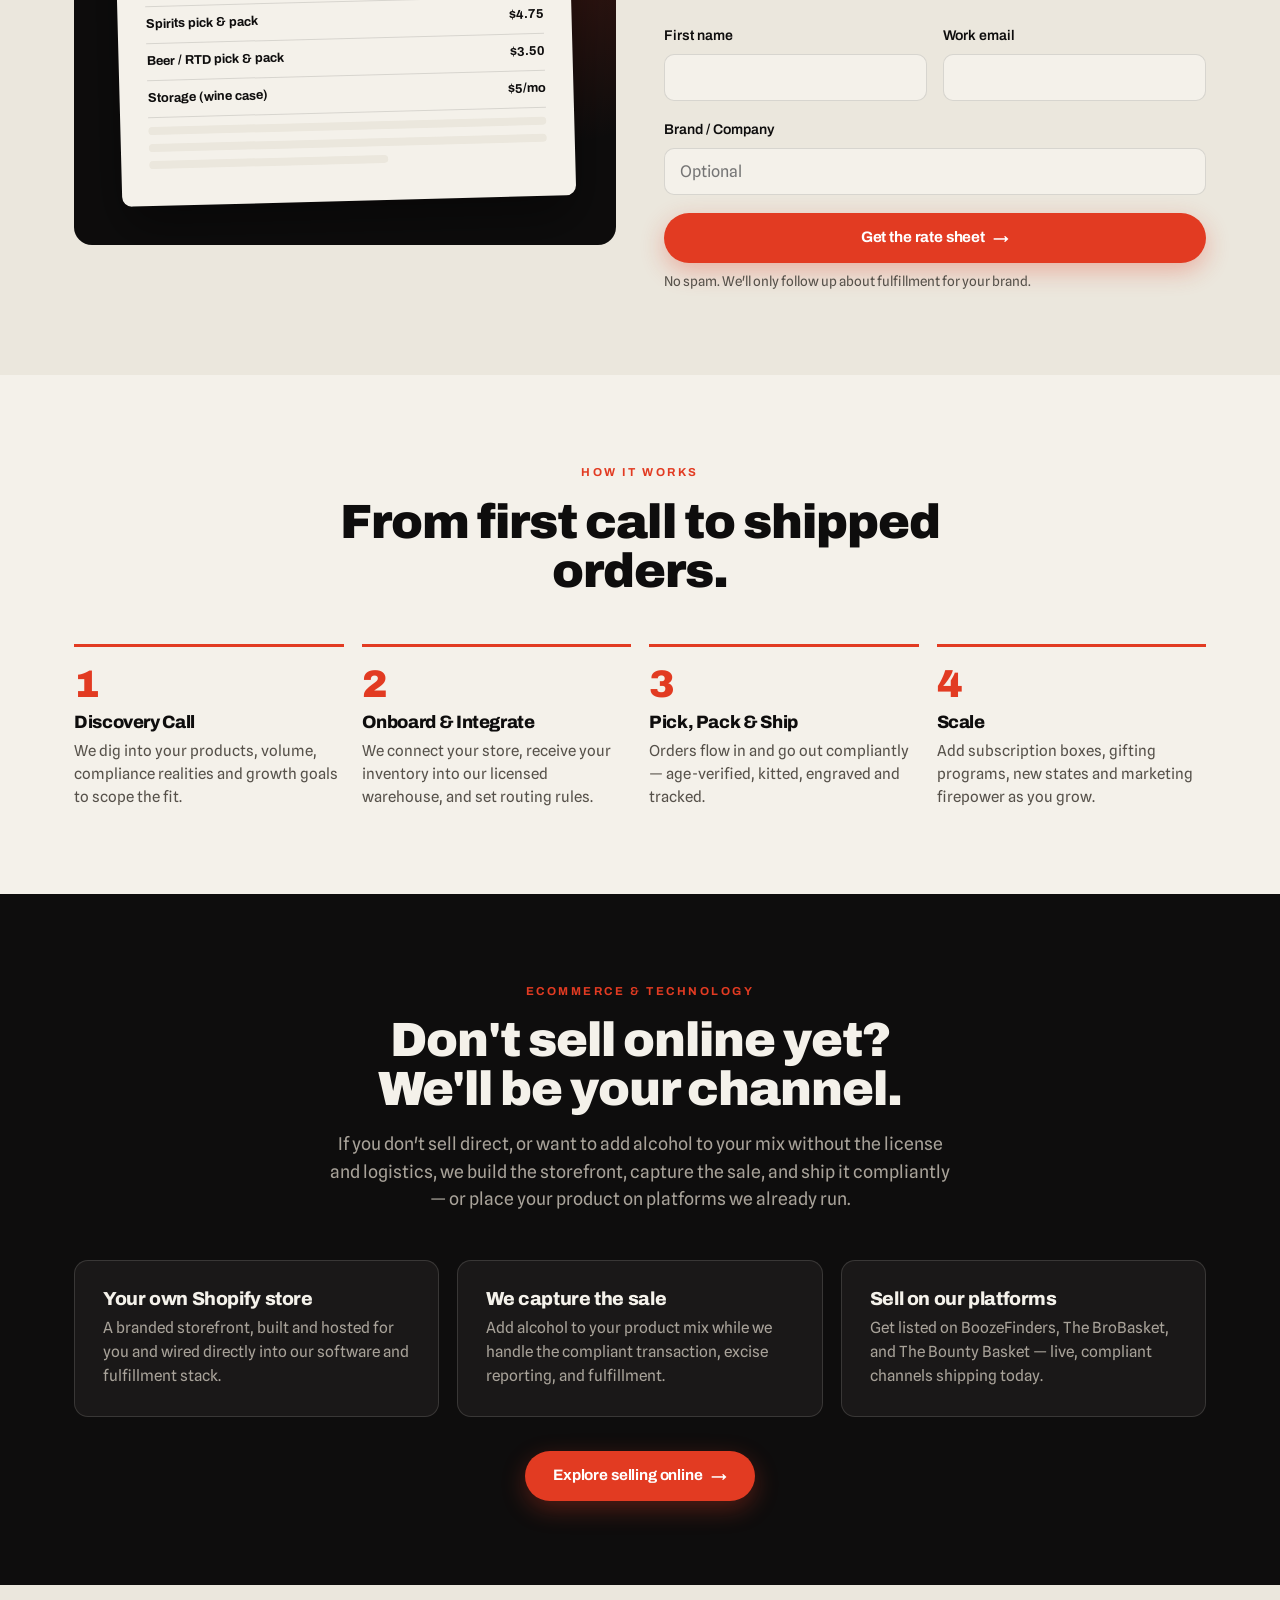
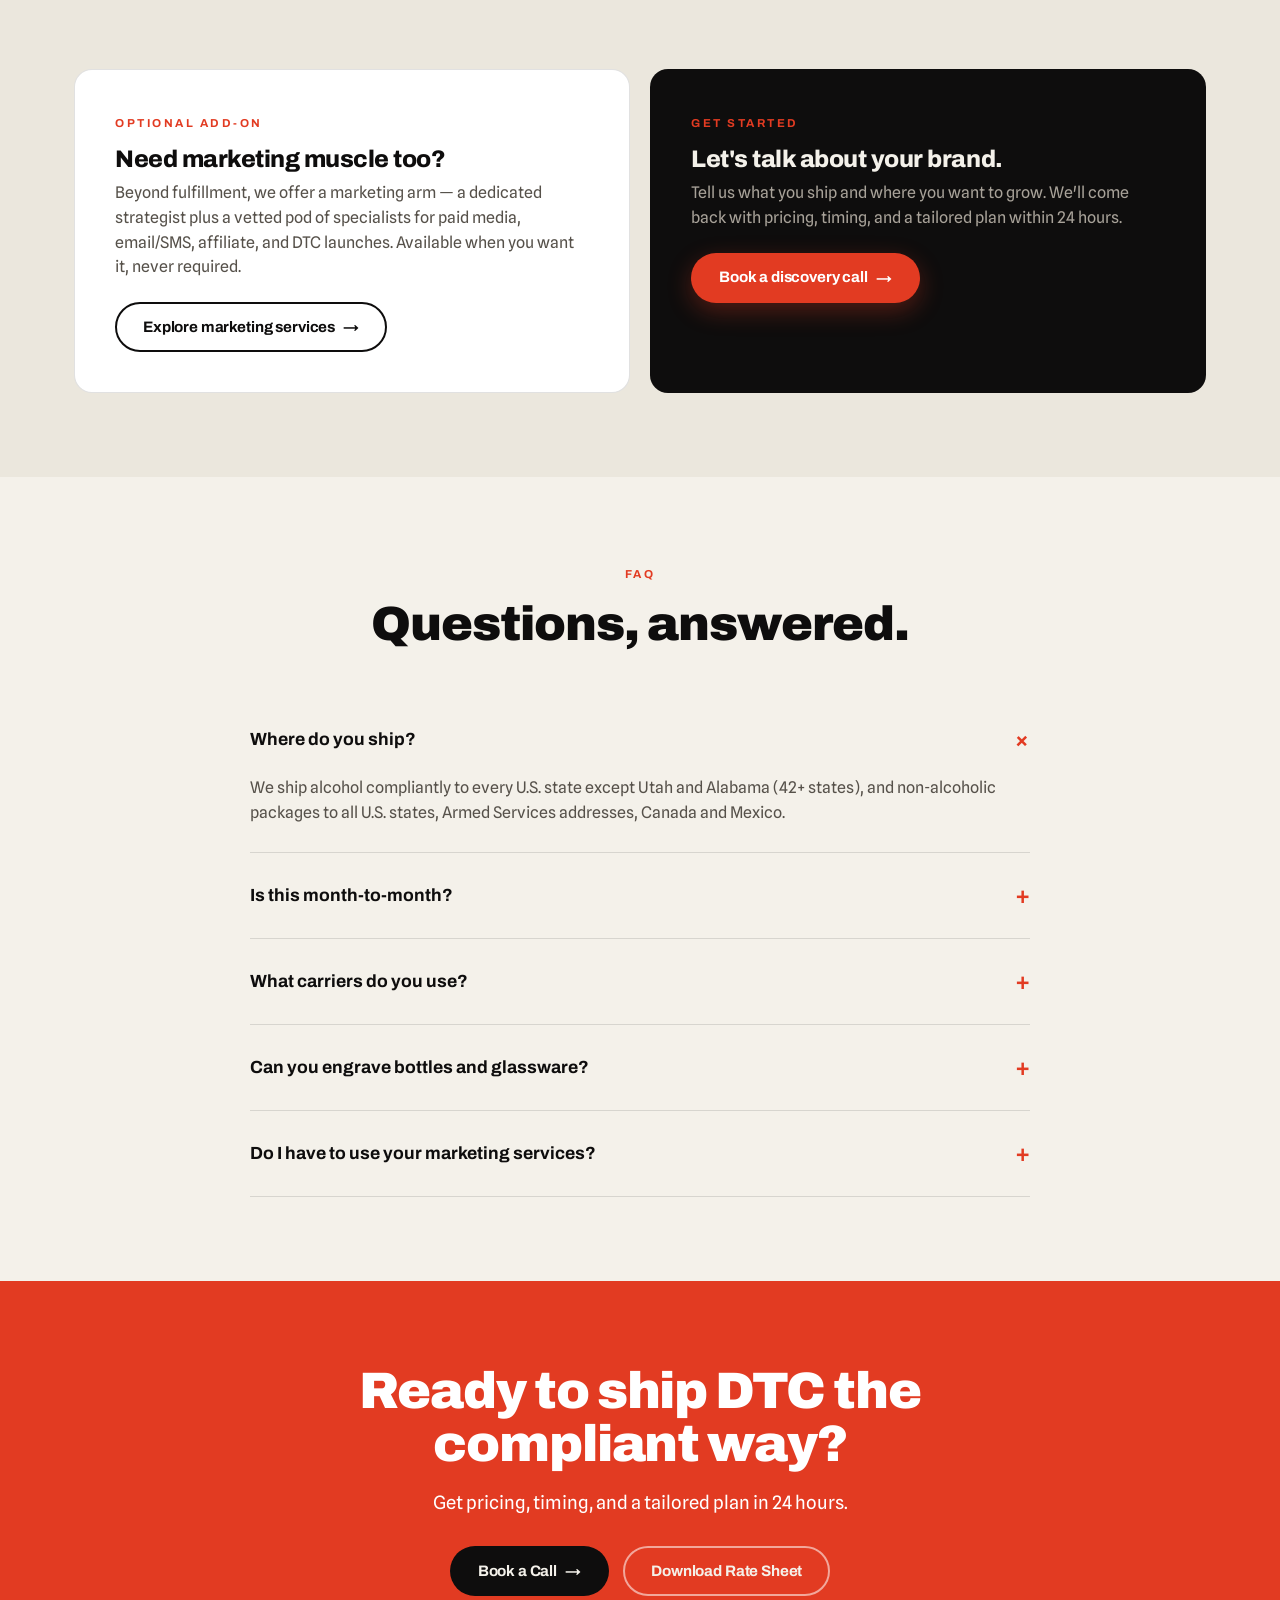
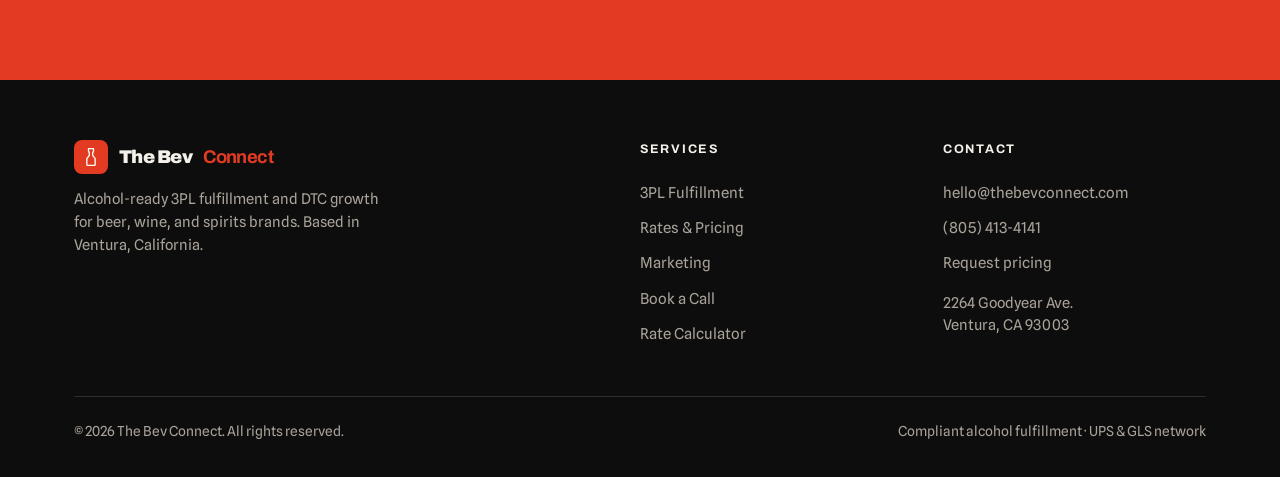
==== commit 2fbd58c2: "Add buried rate calculator page + pallet receiving/storage on rate sheet PDF - New rate-calculator.h" ====
--- a/index.html
+++ b/index.html
@@ -187,7 +187,7 @@
         <a class="brand" href="index.html"><span class="mark"><svg viewBox="0 0 24 24" fill="none"><path d="M9 2h6v3l-1 2v3l3 4v7a1 1 0 0 1-1 1H8a1 1 0 0 1-1-1v-7l3-4V7L9 5V2Z" stroke="#fff" stroke-width="1.6" stroke-linejoin="round"/></svg></span>The Bev<b>Connect</b></a>
         <p>Alcohol-ready 3PL fulfillment and DTC growth for beer, wine, and spirits brands. Based in Ventura, California.</p>
       </div>
-      <div class="foot-col"><h5>Services</h5><a href="fulfillment.html">3PL Fulfillment</a><a href="rate-sheet.html">Rates &amp; Pricing</a><a href="marketing.html">Marketing</a><a href="book-a-call.html">Book a Call</a></div>
+      <div class="foot-col"><h5>Services</h5><a href="fulfillment.html">3PL Fulfillment</a><a href="rate-sheet.html">Rates &amp; Pricing</a><a href="marketing.html">Marketing</a><a href="book-a-call.html">Book a Call</a><a href="rate-calculator.html">Rate Calculator</a></div>
       <div class="foot-col"><h5>Contact</h5><a href="mailto:hello@thebevconnect.com">hello@thebevconnect.com</a><a href="tel:+18054134141">(805) 413-4141</a><a href="book-a-call.html">Request pricing</a><p style="margin-top:10px">2264 Goodyear Ave.<br>Ventura, CA 93003</p></div>
     </div>
     <div class="foot-base"><span>&copy; 2026 The Bev Connect. All rights reserved.</span><span>Compliant alcohol fulfillment &middot; UPS &amp; GLS network</span></div>
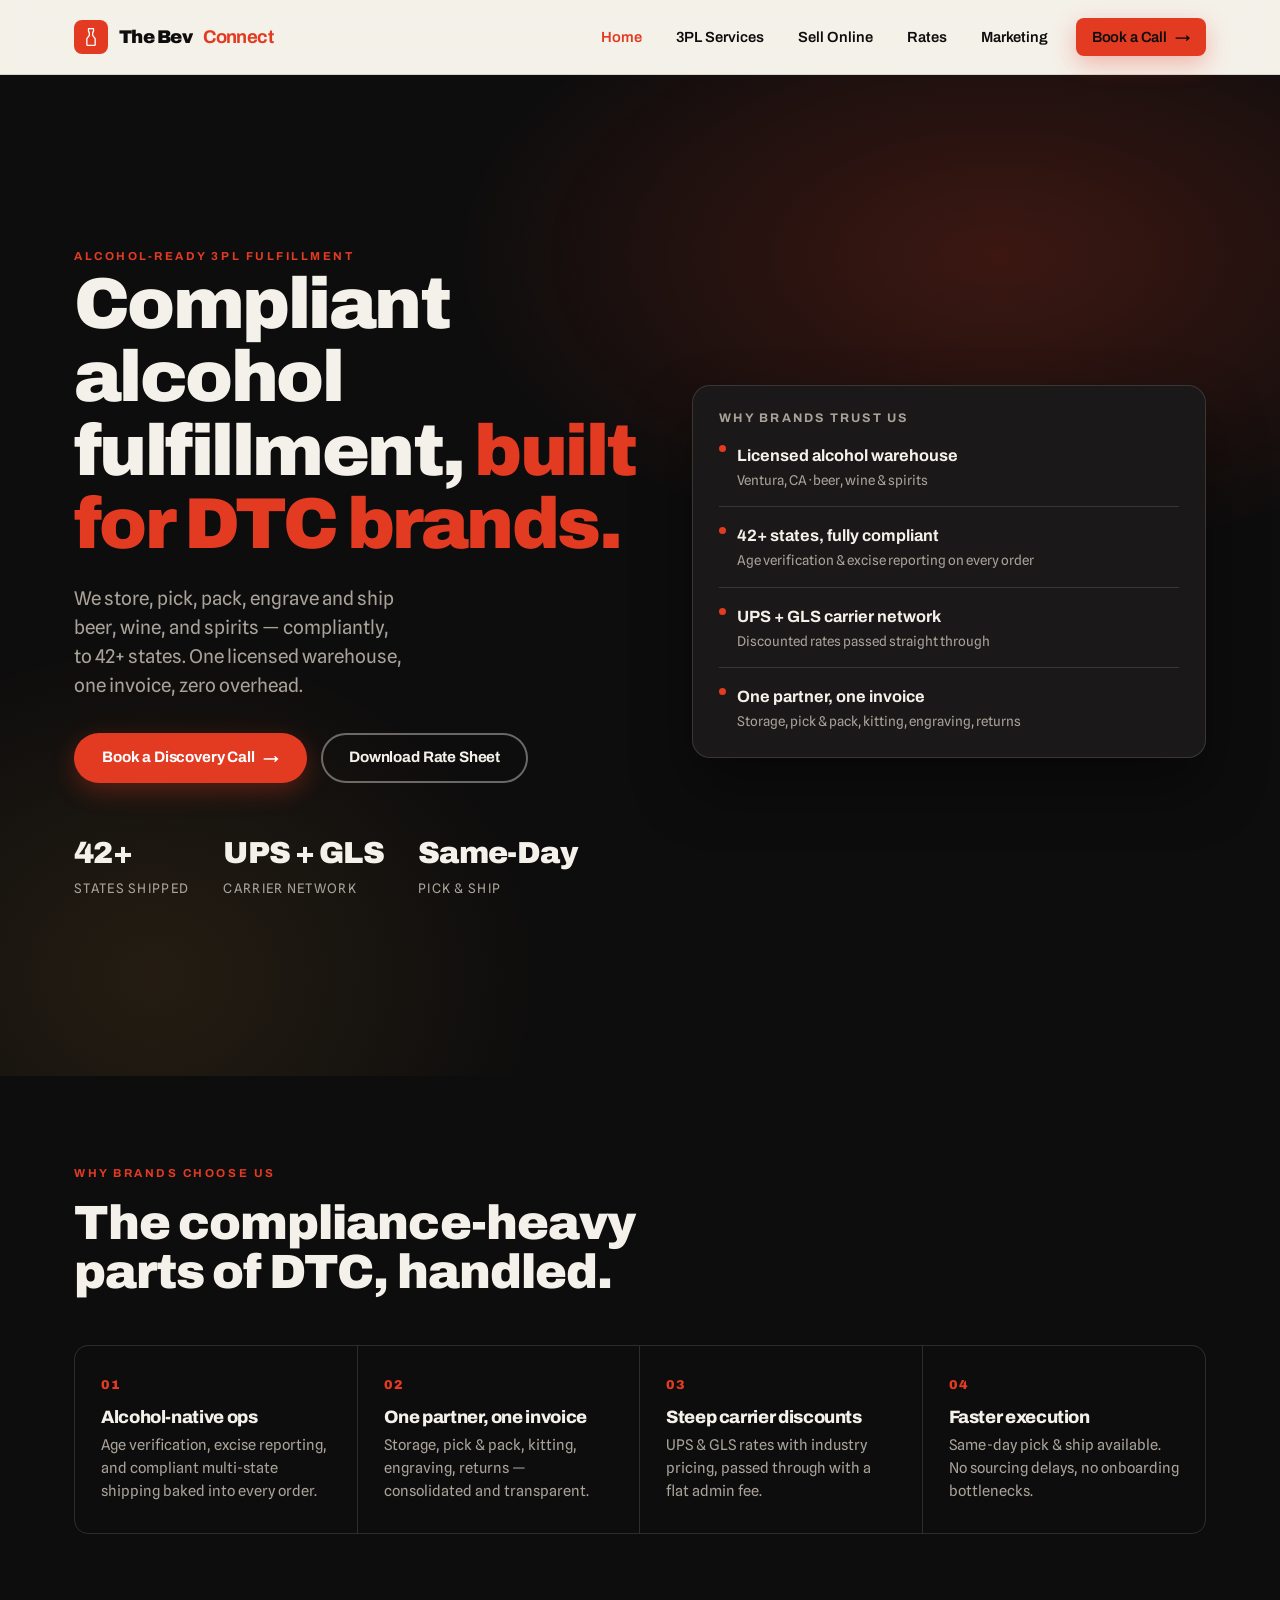
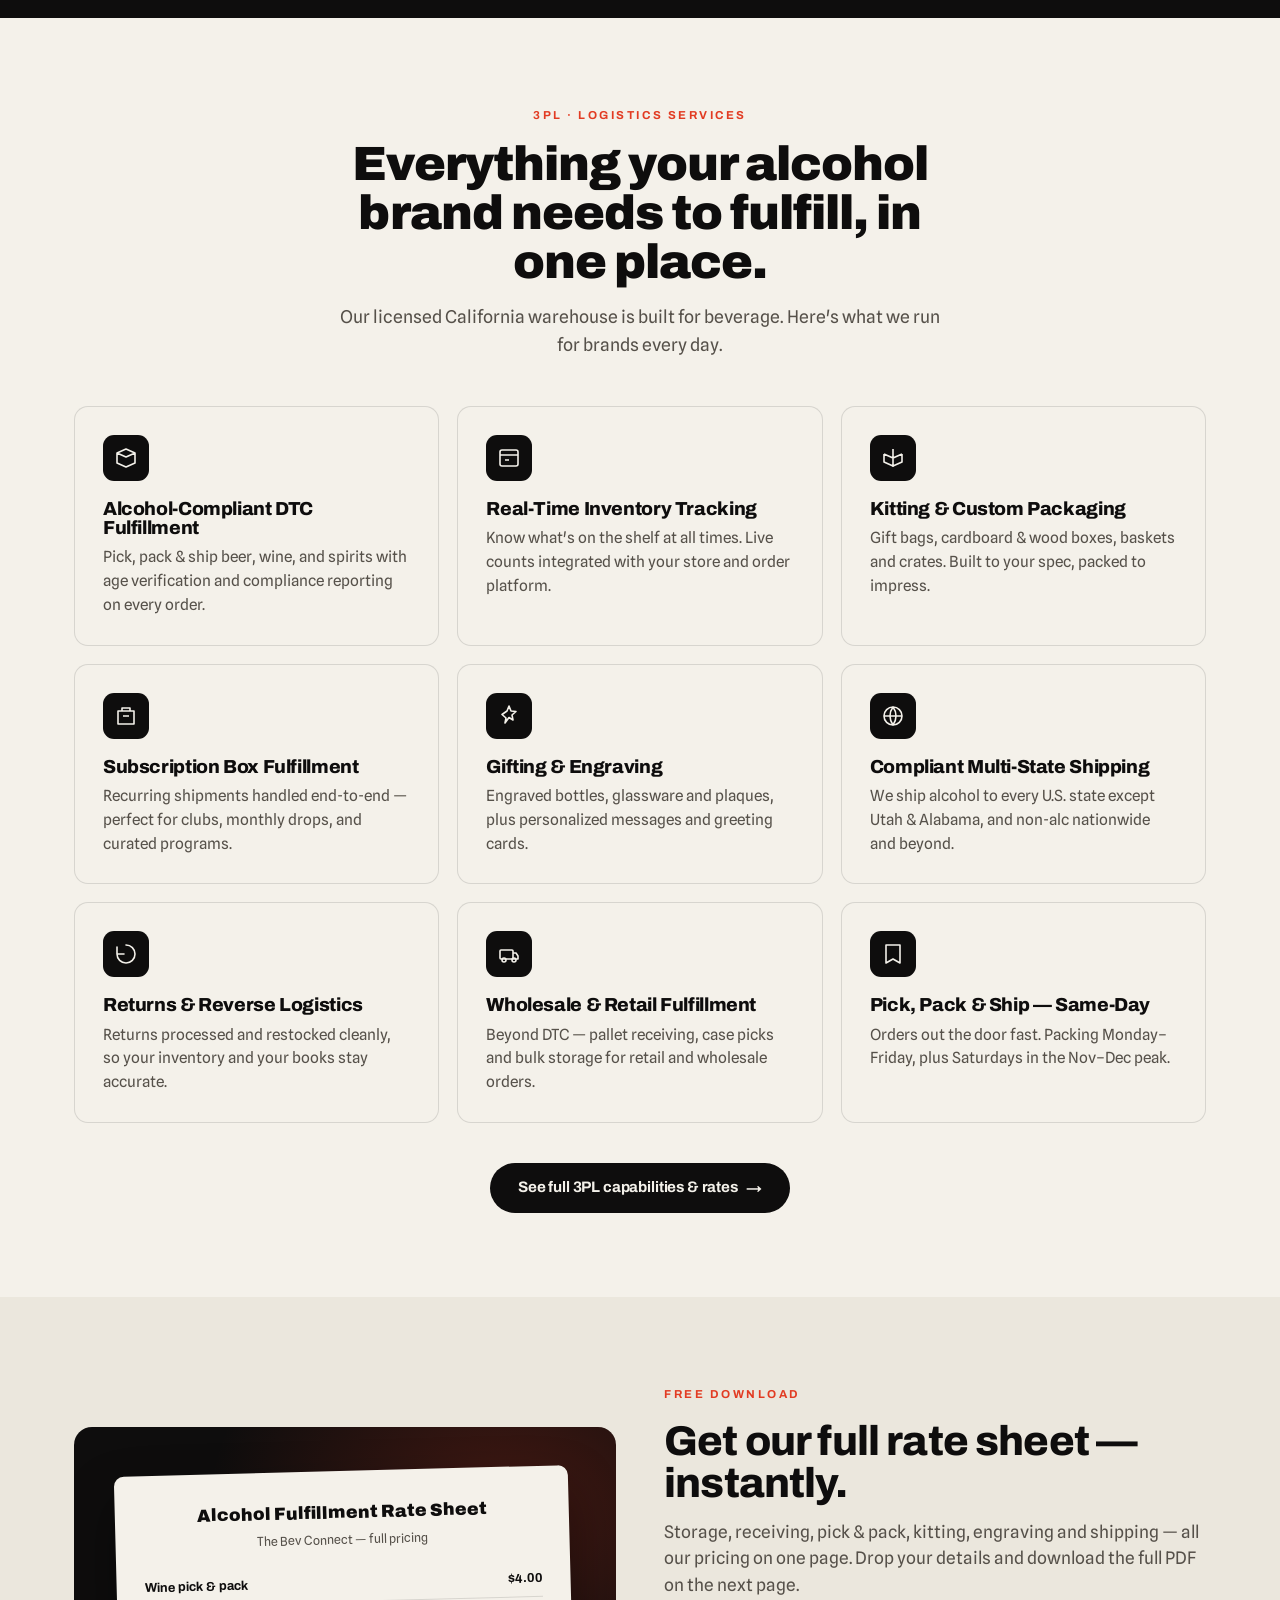
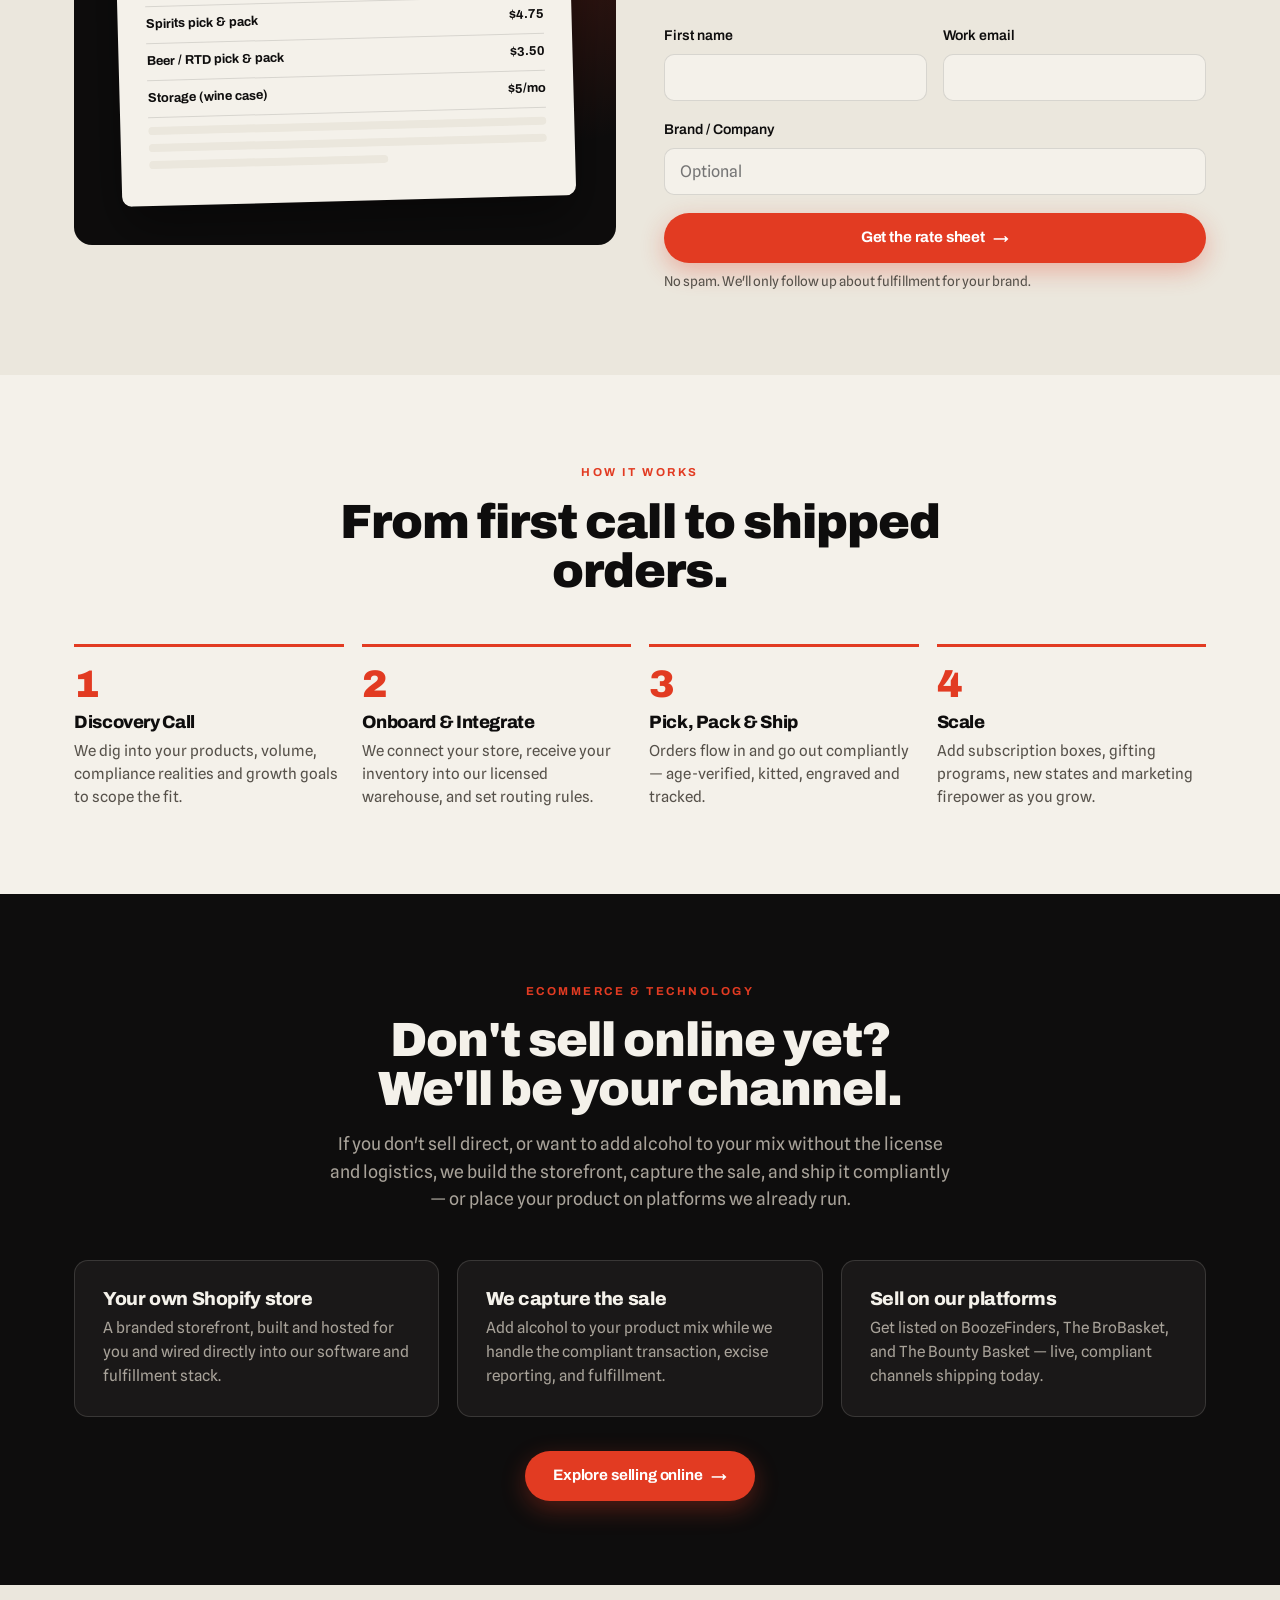
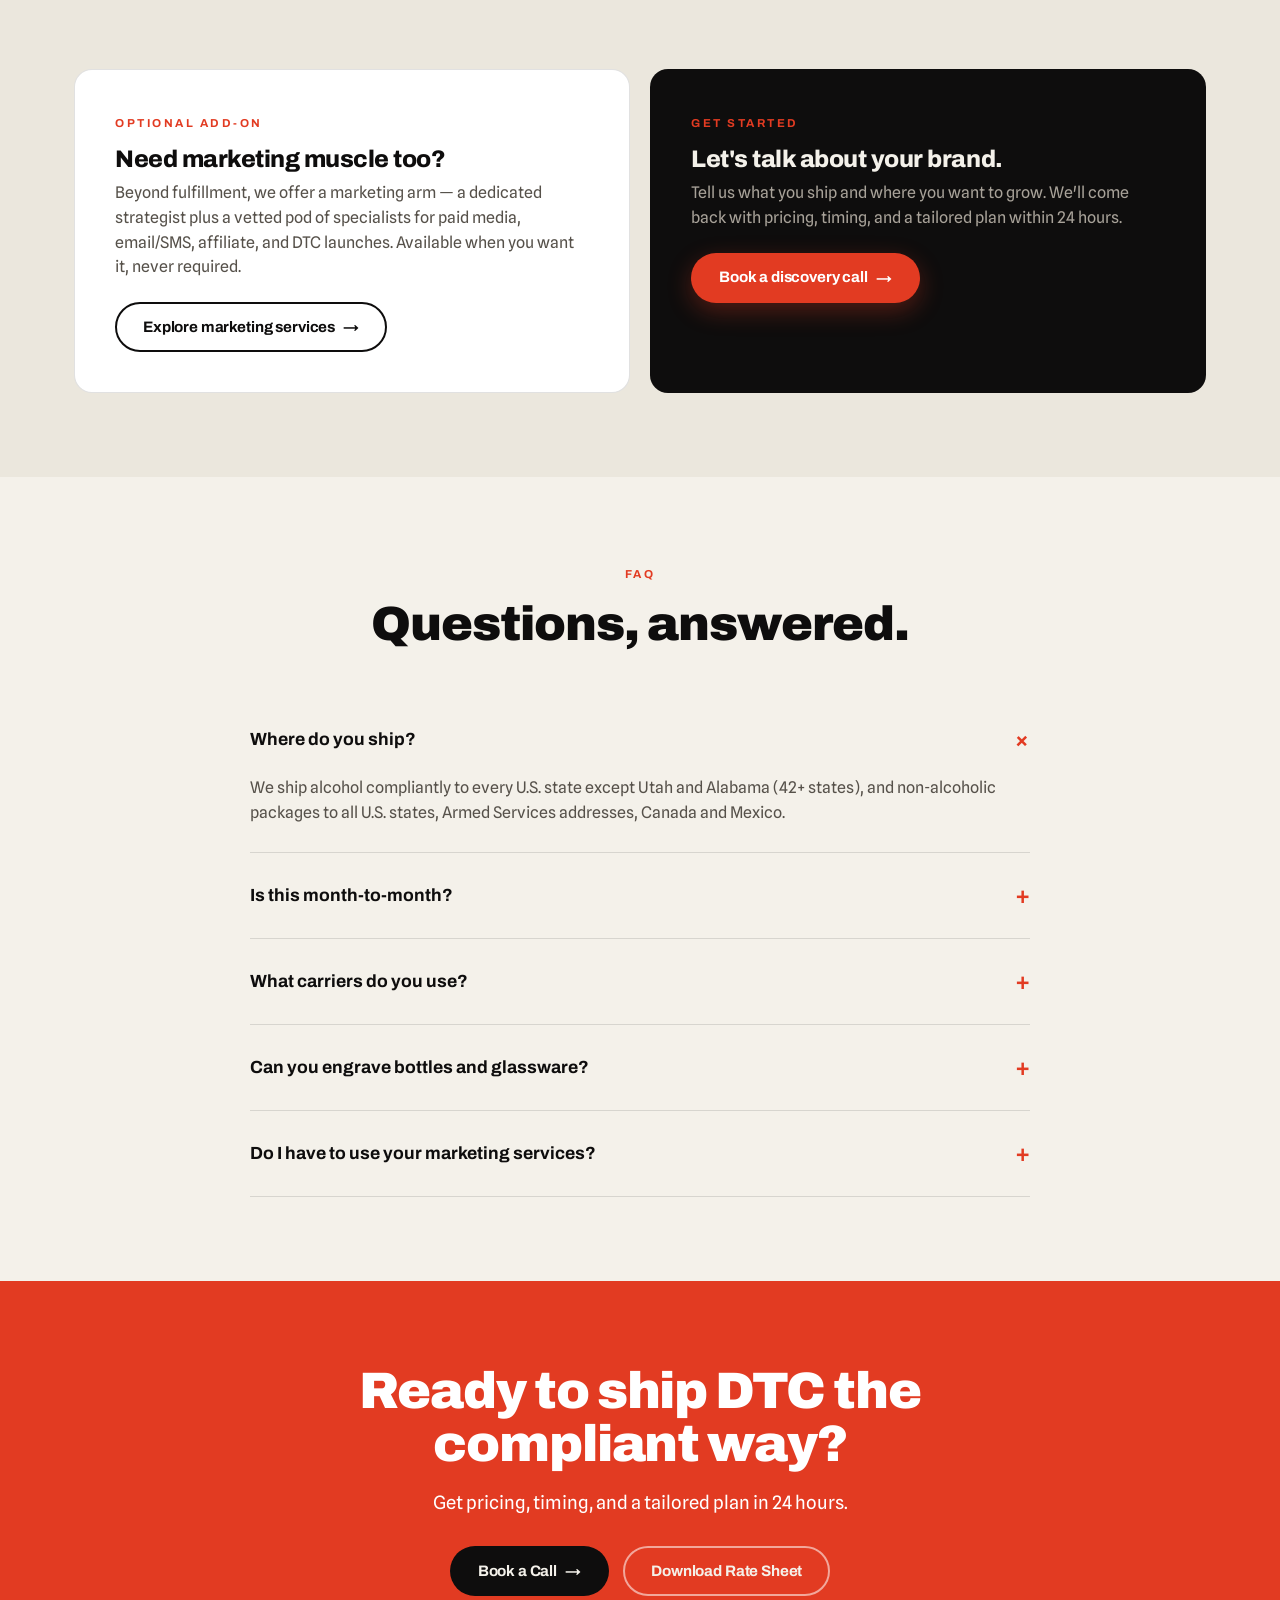
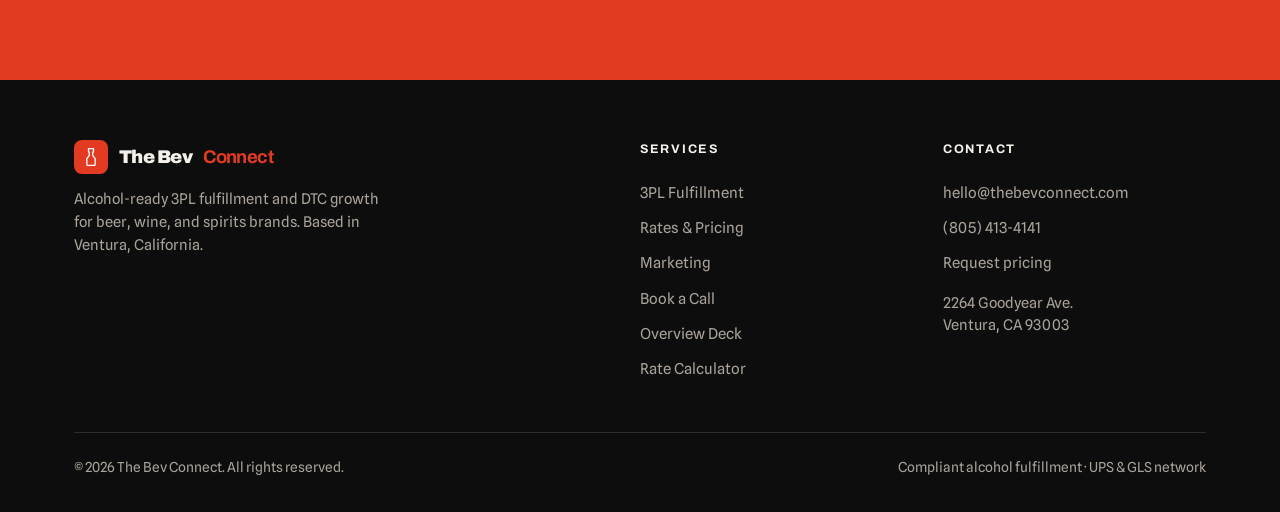
==== commit 15baa4af: "Add overview deck page + footer link - assets/downloads/the-bev-connect-overview-deck.pdf (10 slides" ====
--- a/index.html
+++ b/index.html
@@ -187,7 +187,7 @@
         <a class="brand" href="index.html"><span class="mark"><svg viewBox="0 0 24 24" fill="none"><path d="M9 2h6v3l-1 2v3l3 4v7a1 1 0 0 1-1 1H8a1 1 0 0 1-1-1v-7l3-4V7L9 5V2Z" stroke="#fff" stroke-width="1.6" stroke-linejoin="round"/></svg></span>The Bev<b>Connect</b></a>
         <p>Alcohol-ready 3PL fulfillment and DTC growth for beer, wine, and spirits brands. Based in Ventura, California.</p>
       </div>
-      <div class="foot-col"><h5>Services</h5><a href="fulfillment.html">3PL Fulfillment</a><a href="rate-sheet.html">Rates &amp; Pricing</a><a href="marketing.html">Marketing</a><a href="book-a-call.html">Book a Call</a><a href="rate-calculator.html">Rate Calculator</a></div>
+      <div class="foot-col"><h5>Services</h5><a href="fulfillment.html">3PL Fulfillment</a><a href="rate-sheet.html">Rates &amp; Pricing</a><a href="marketing.html">Marketing</a><a href="book-a-call.html">Book a Call</a><a href="overview-deck.html">Overview Deck</a><a href="rate-calculator.html">Rate Calculator</a></div>
       <div class="foot-col"><h5>Contact</h5><a href="mailto:hello@thebevconnect.com">hello@thebevconnect.com</a><a href="tel:+18054134141">(805) 413-4141</a><a href="book-a-call.html">Request pricing</a><p style="margin-top:10px">2264 Goodyear Ave.<br>Ventura, CA 93003</p></div>
     </div>
     <div class="foot-base"><span>&copy; 2026 The Bev Connect. All rights reserved.</span><span>Compliant alcohol fulfillment &middot; UPS &amp; GLS network</span></div>
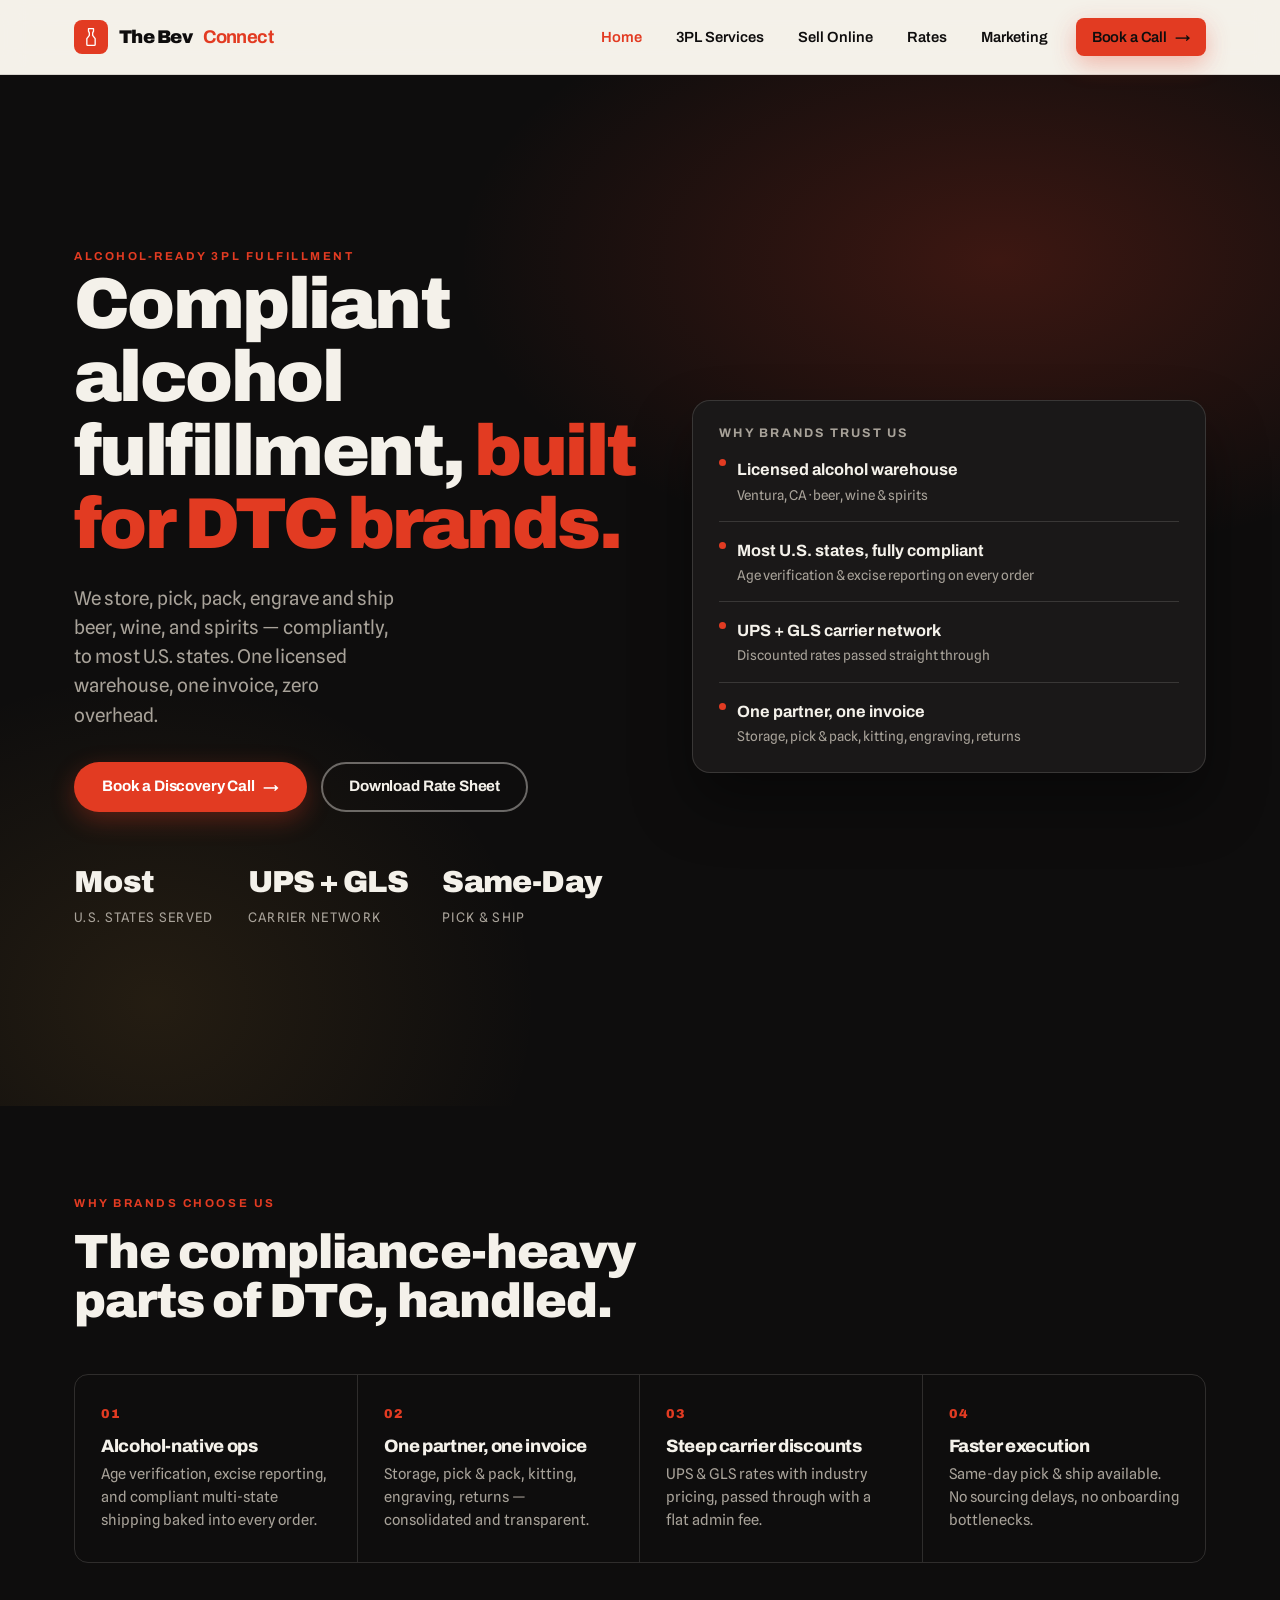
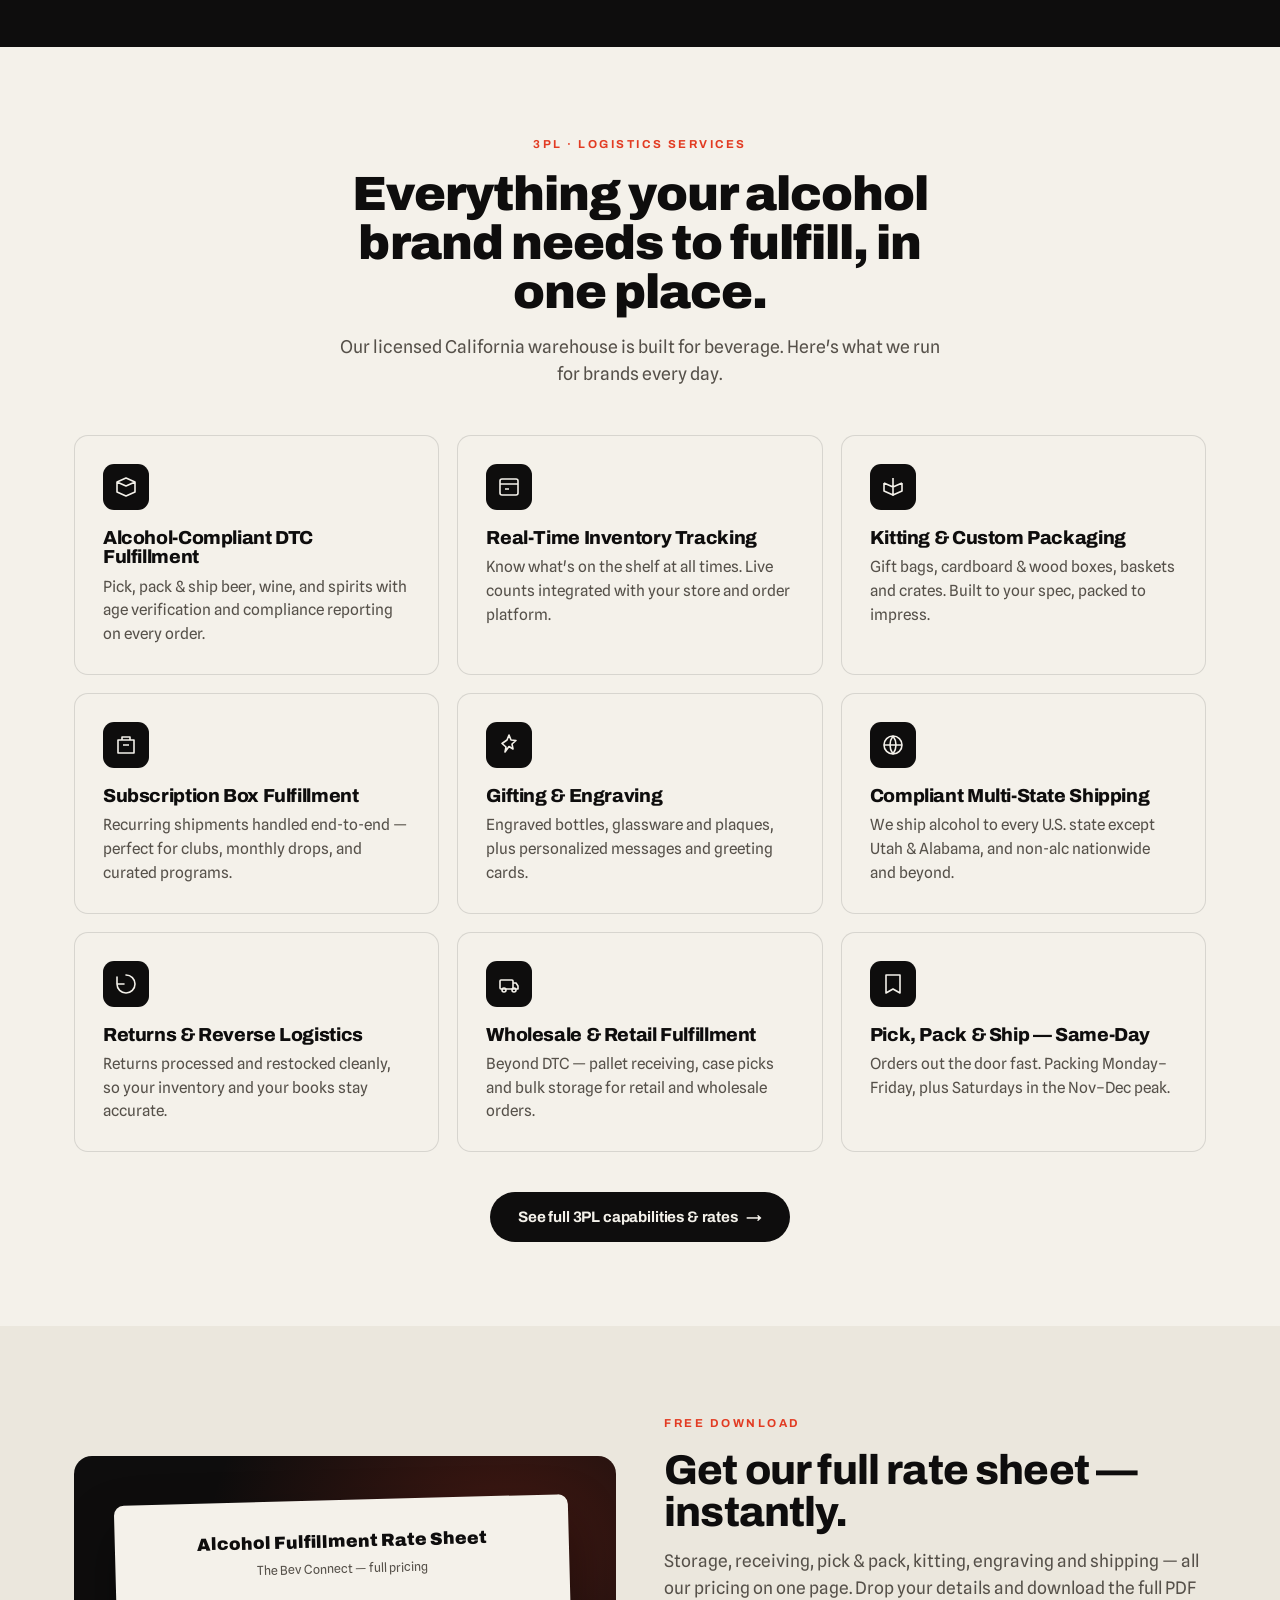
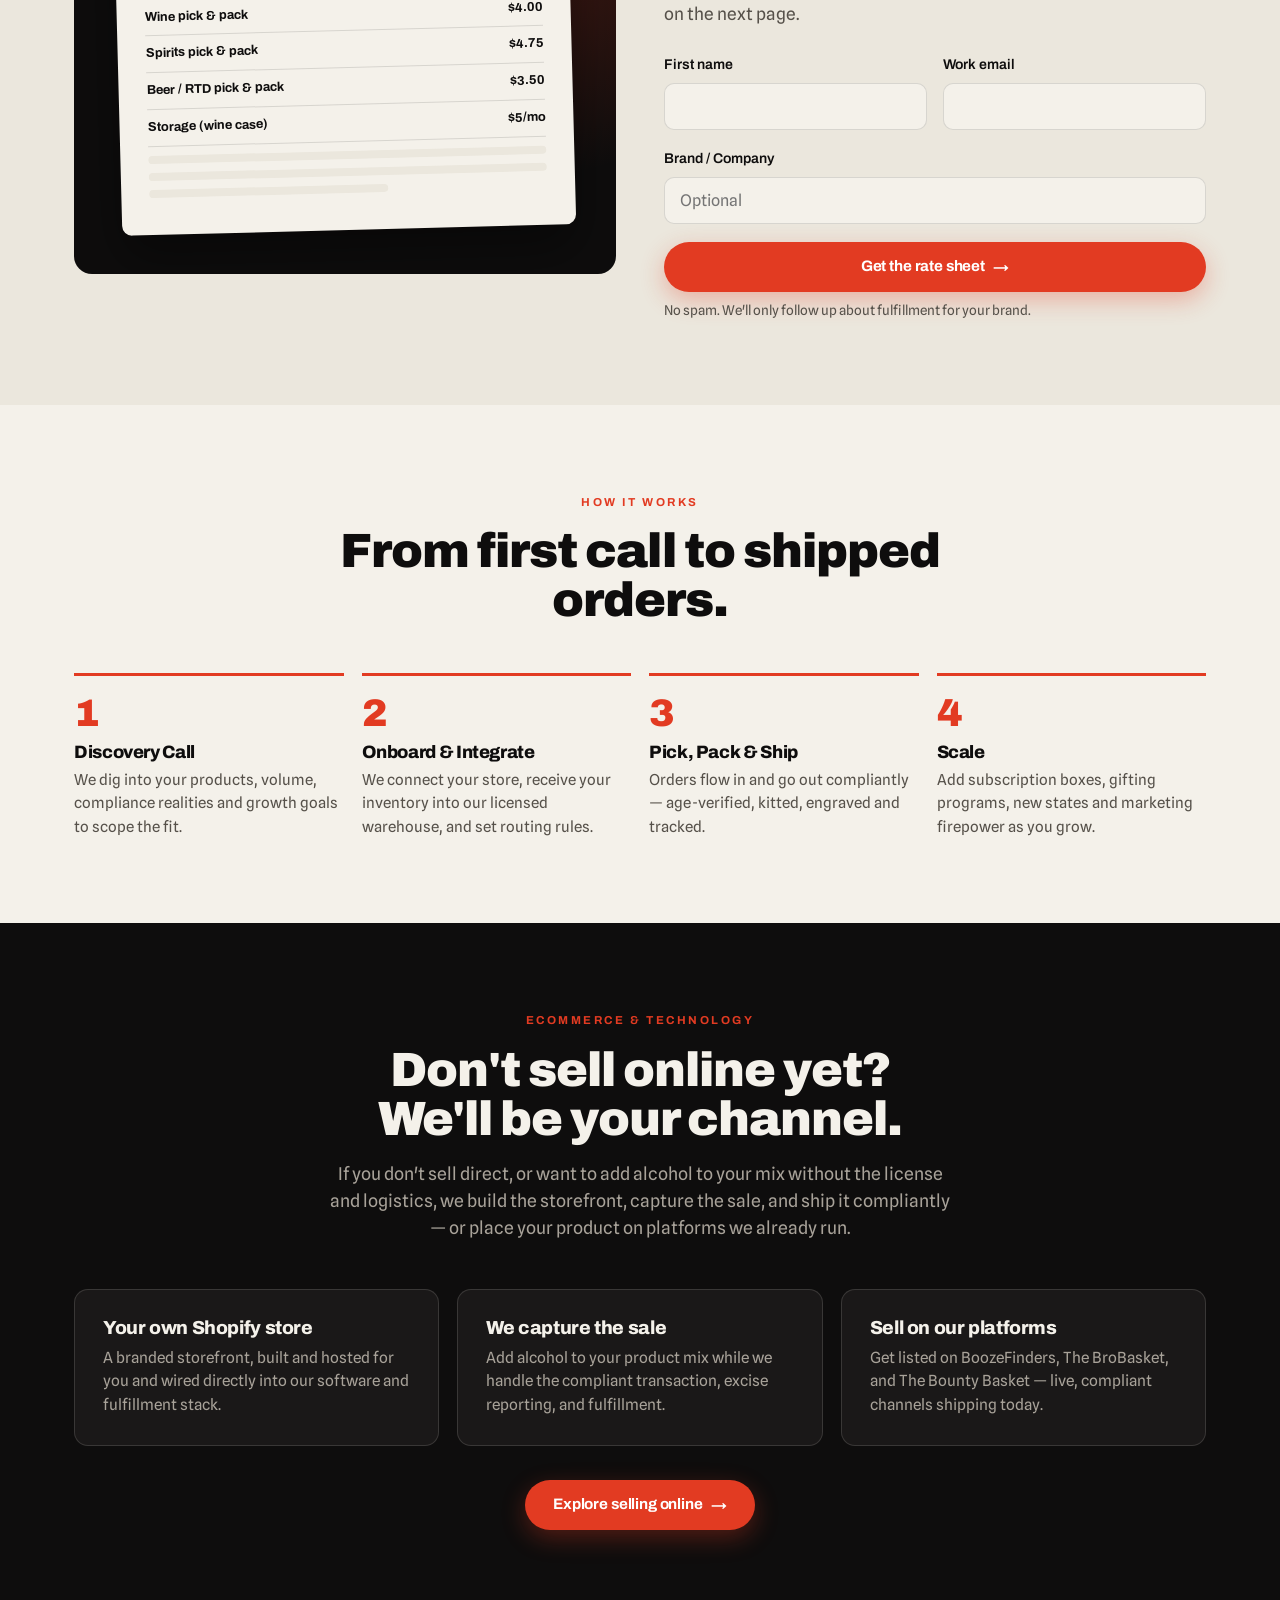
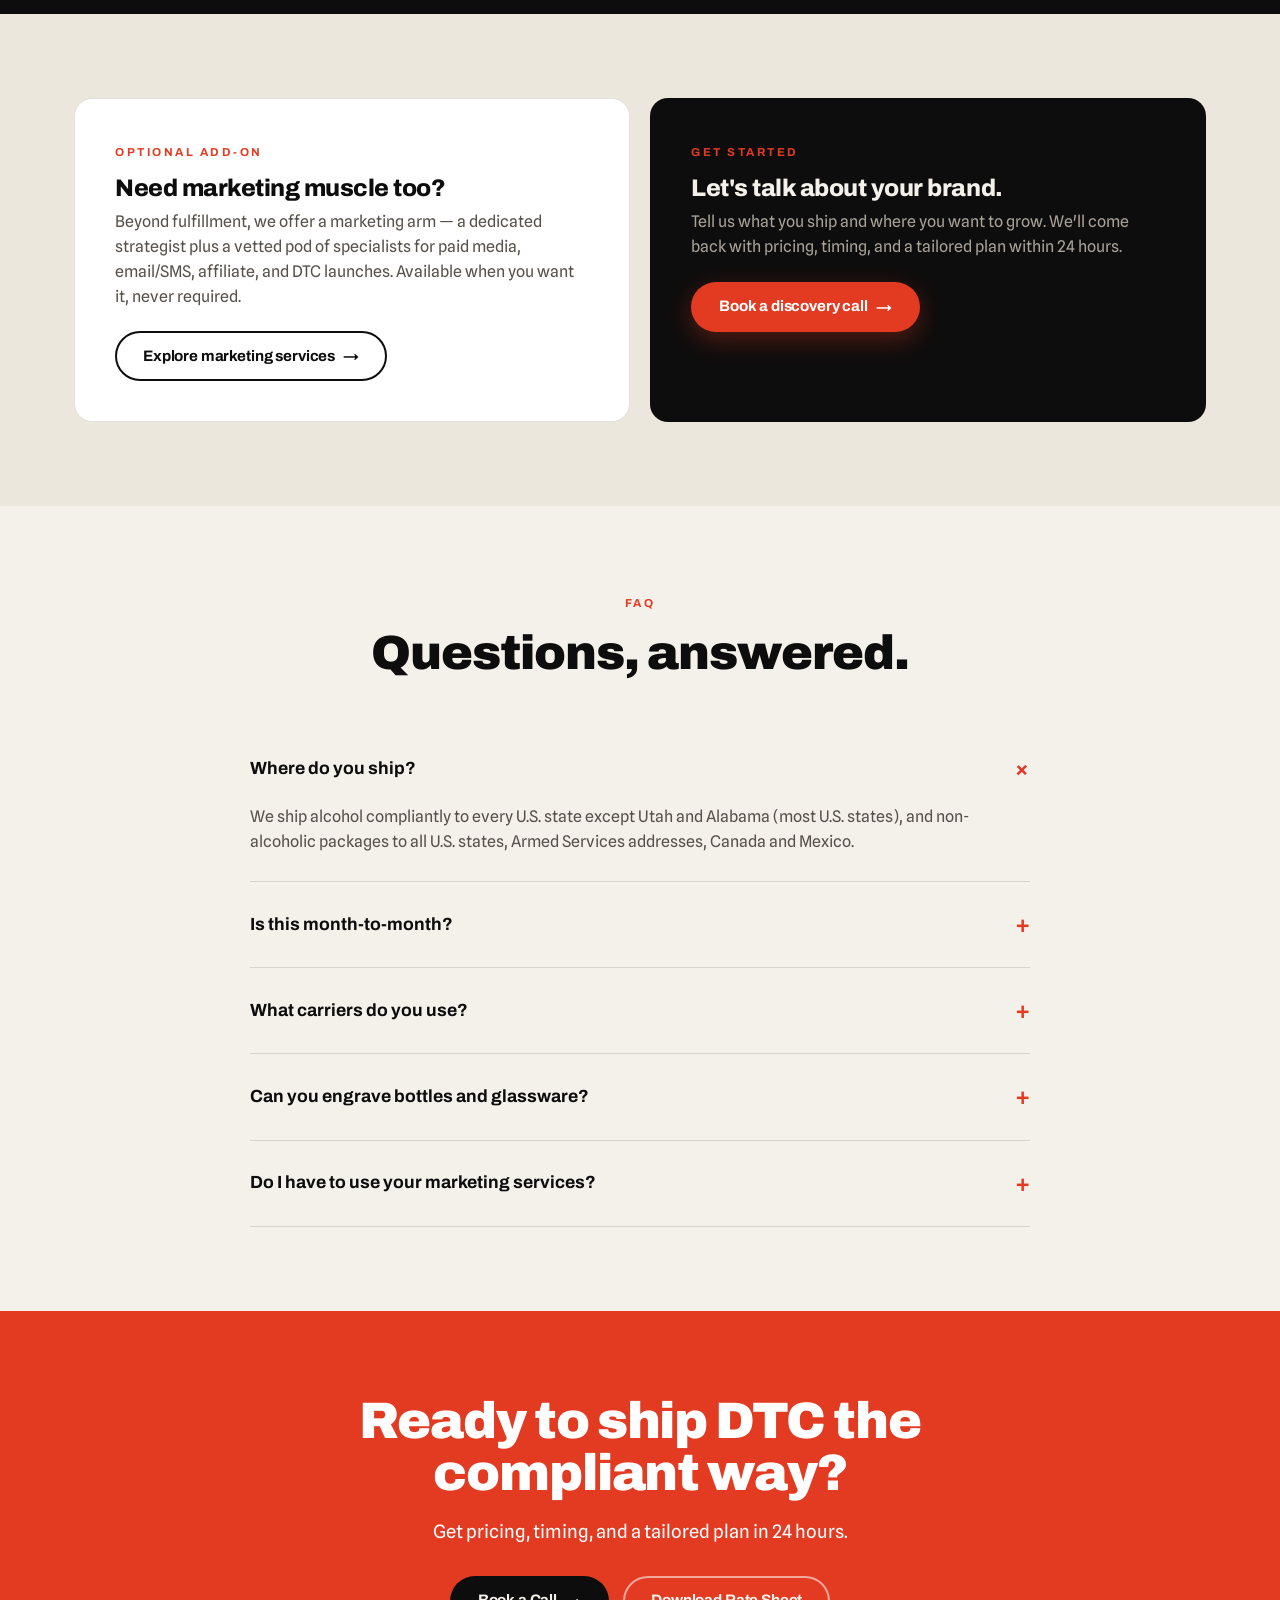
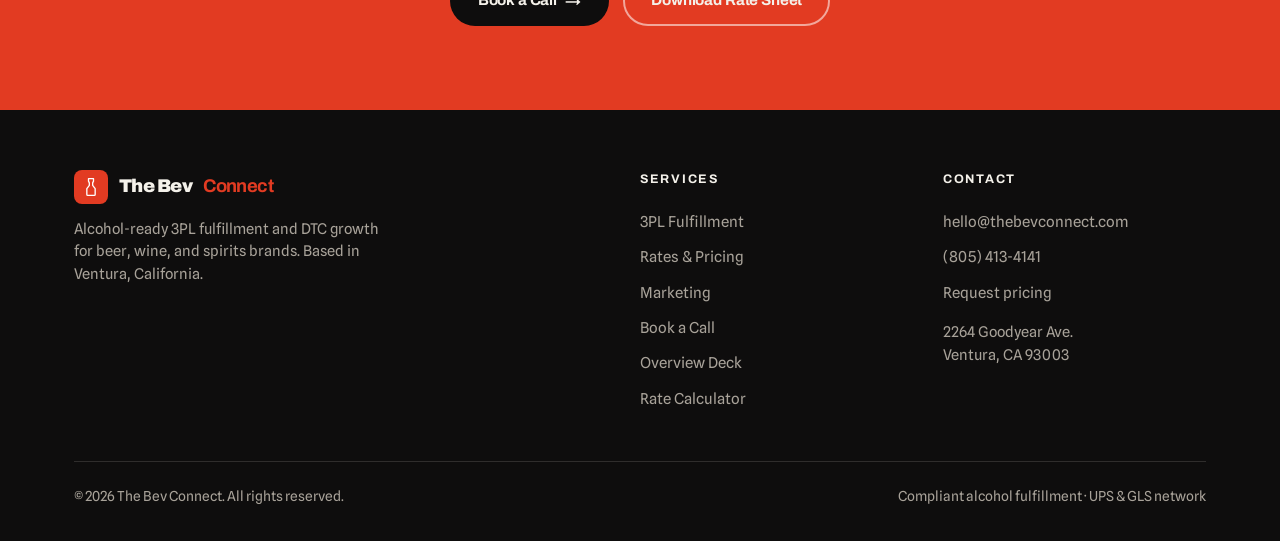
==== commit 1e460e58: "Change mentions of "42+ states" to "most states" (6a6927915e2928008dbe5000)" ====
--- a/index.html
+++ b/index.html
@@ -34,13 +34,13 @@
     <div>
       <span class="eyebrow">Alcohol-Ready 3PL Fulfillment</span>
       <h1>Compliant alcohol fulfillment, <span class="hl">built for DTC brands.</span></h1>
-      <p class="sub">We store, pick, pack, engrave and ship beer, wine, and spirits &mdash; compliantly, to 42+ states. One licensed warehouse, one invoice, zero overhead.</p>
+      <p class="sub">We store, pick, pack, engrave and ship beer, wine, and spirits &mdash; compliantly, to most U.S. states. One licensed warehouse, one invoice, zero overhead.</p>
       <div class="cta-row">
         <a href="book-a-call.html" class="btn btn-red">Book a Discovery Call <span class="arr">&#8594;</span></a>
         <a href="rate-sheet.html" class="btn btn-ghost-light">Download Rate Sheet</a>
       </div>
       <div class="hero-stats">
-        <div class="s"><b>42+</b><span>States Shipped</span></div>
+        <div class="s"><b>Most</b><span>U.S. States Served</span></div>
         <div class="s"><b>UPS + GLS</b><span>Carrier Network</span></div>
         <div class="s"><b>Same-Day</b><span>Pick &amp; Ship</span></div>
       </div>
@@ -49,7 +49,7 @@
       <div class="hero-card">
         <h4>Why brands trust us</h4>
         <div class="trust-row"><div class="txt"><b>Licensed alcohol warehouse</b><span>Ventura, CA &middot; beer, wine &amp; spirits</span></div></div>
-        <div class="trust-row"><div class="txt"><b>42+ states, fully compliant</b><span>Age verification &amp; excise reporting on every order</span></div></div>
+        <div class="trust-row"><div class="txt"><b>Most U.S. states, fully compliant</b><span>Age verification &amp; excise reporting on every order</span></div></div>
         <div class="trust-row"><div class="txt"><b>UPS + GLS carrier network</b><span>Discounted rates passed straight through</span></div></div>
         <div class="trust-row"><div class="txt"><b>One partner, one invoice</b><span>Storage, pick &amp; pack, kitting, engraving, returns</span></div></div>
       </div>
@@ -163,7 +163,7 @@
   <div class="wrap">
     <div class="sec-head center reveal"><span class="eyebrow">FAQ</span><h2>Questions, answered.</h2></div>
     <div class="faq reveal">
-      <details open><summary>Where do you ship?</summary><p>We ship alcohol compliantly to every U.S. state except Utah and Alabama (42+ states), and non-alcoholic packages to all U.S. states, Armed Services addresses, Canada and Mexico.</p></details>
+      <details open><summary>Where do you ship?</summary><p>We ship alcohol compliantly to every U.S. state except Utah and Alabama (most U.S. states), and non-alcoholic packages to all U.S. states, Armed Services addresses, Canada and Mexico.</p></details>
       <details><summary>Is this month-to-month?</summary><p>Yes. Our programs are month-to-month &mdash; your success is our success, and we earn the relationship every month.</p></details>
       <details><summary>What carriers do you use?</summary><p>UPS and GLS (where applicable), with steep industry shipping discounts. Options include Overnight, 2-Day, 3-Day and Ground.</p></details>
       <details><summary>Can you engrave bottles and glassware?</summary><p>Yes &mdash; bottles, glassware and plaques. We also handle special messages, greeting cards, gift boxes, baskets and crates.</p></details>
@@ -195,4 +195,4 @@
 </footer>
 <script src="assets/main.js"></script>
 </body>
-</html>+</html>
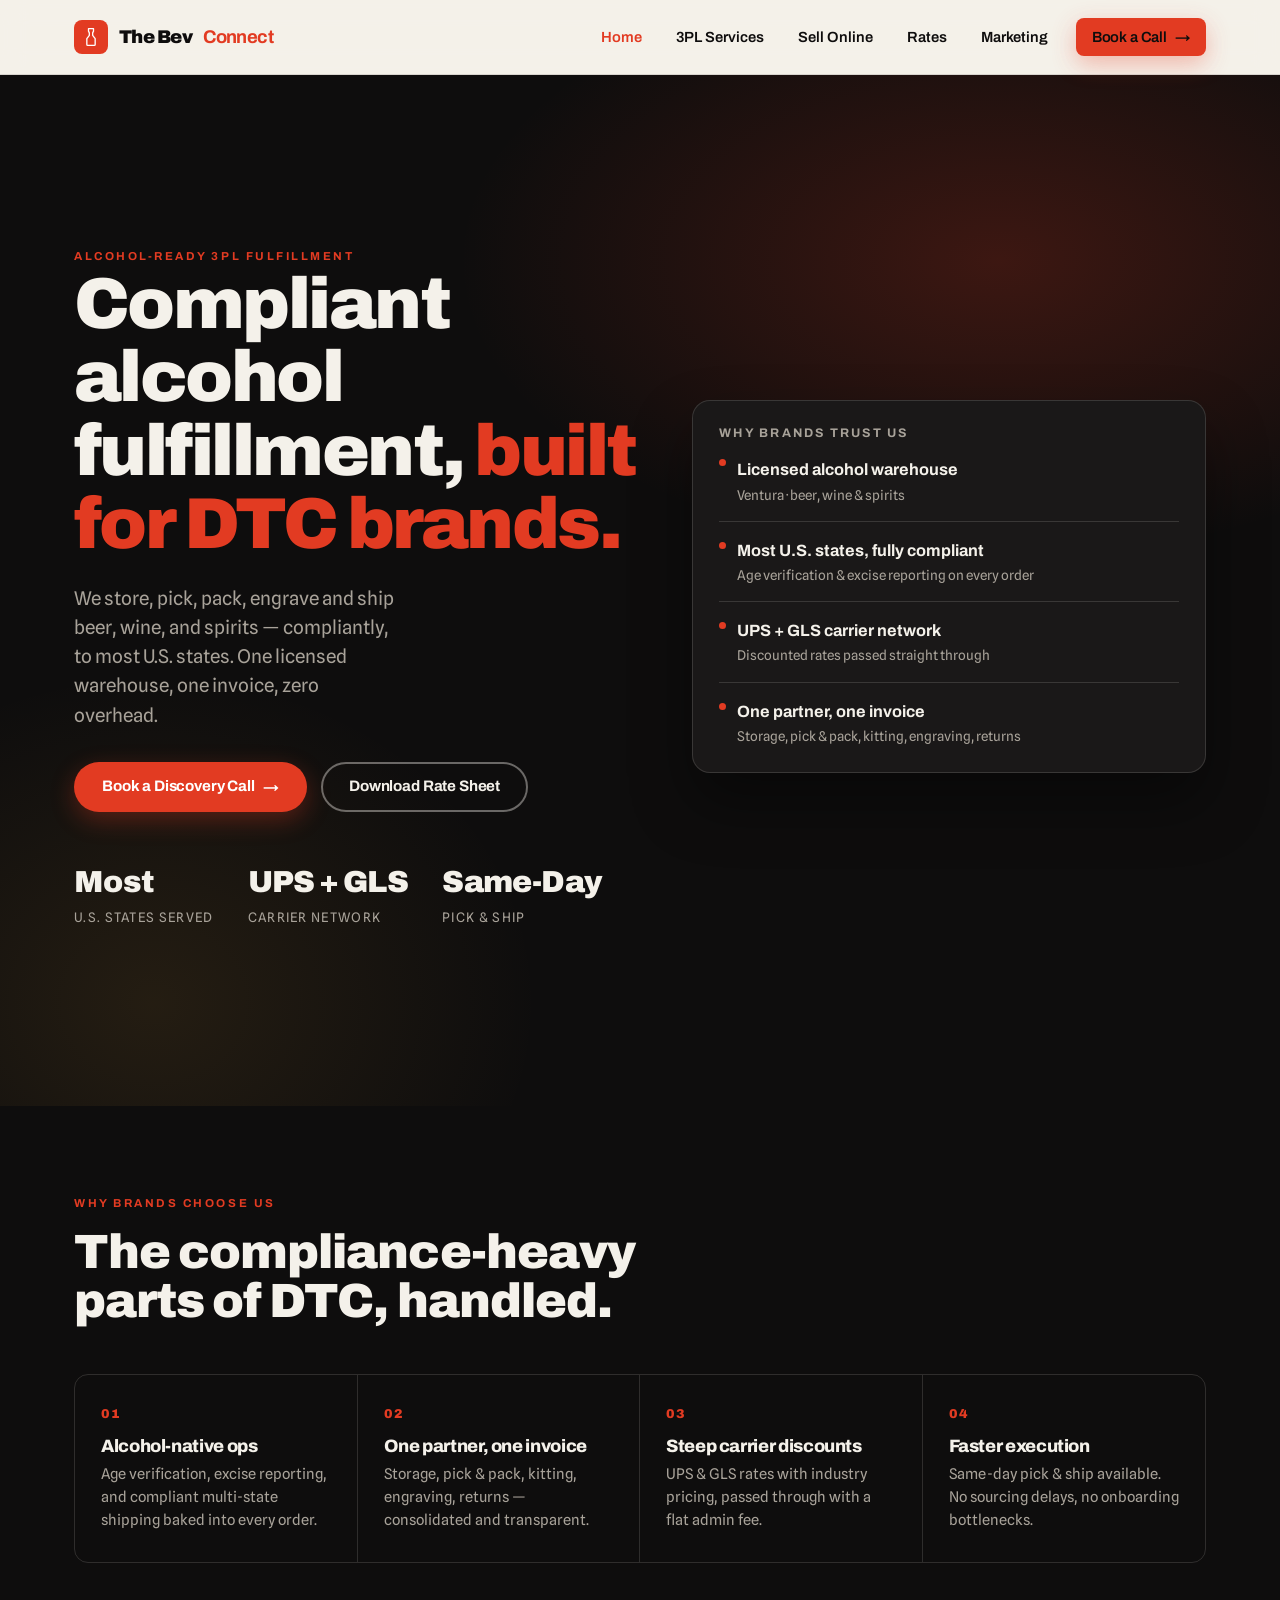
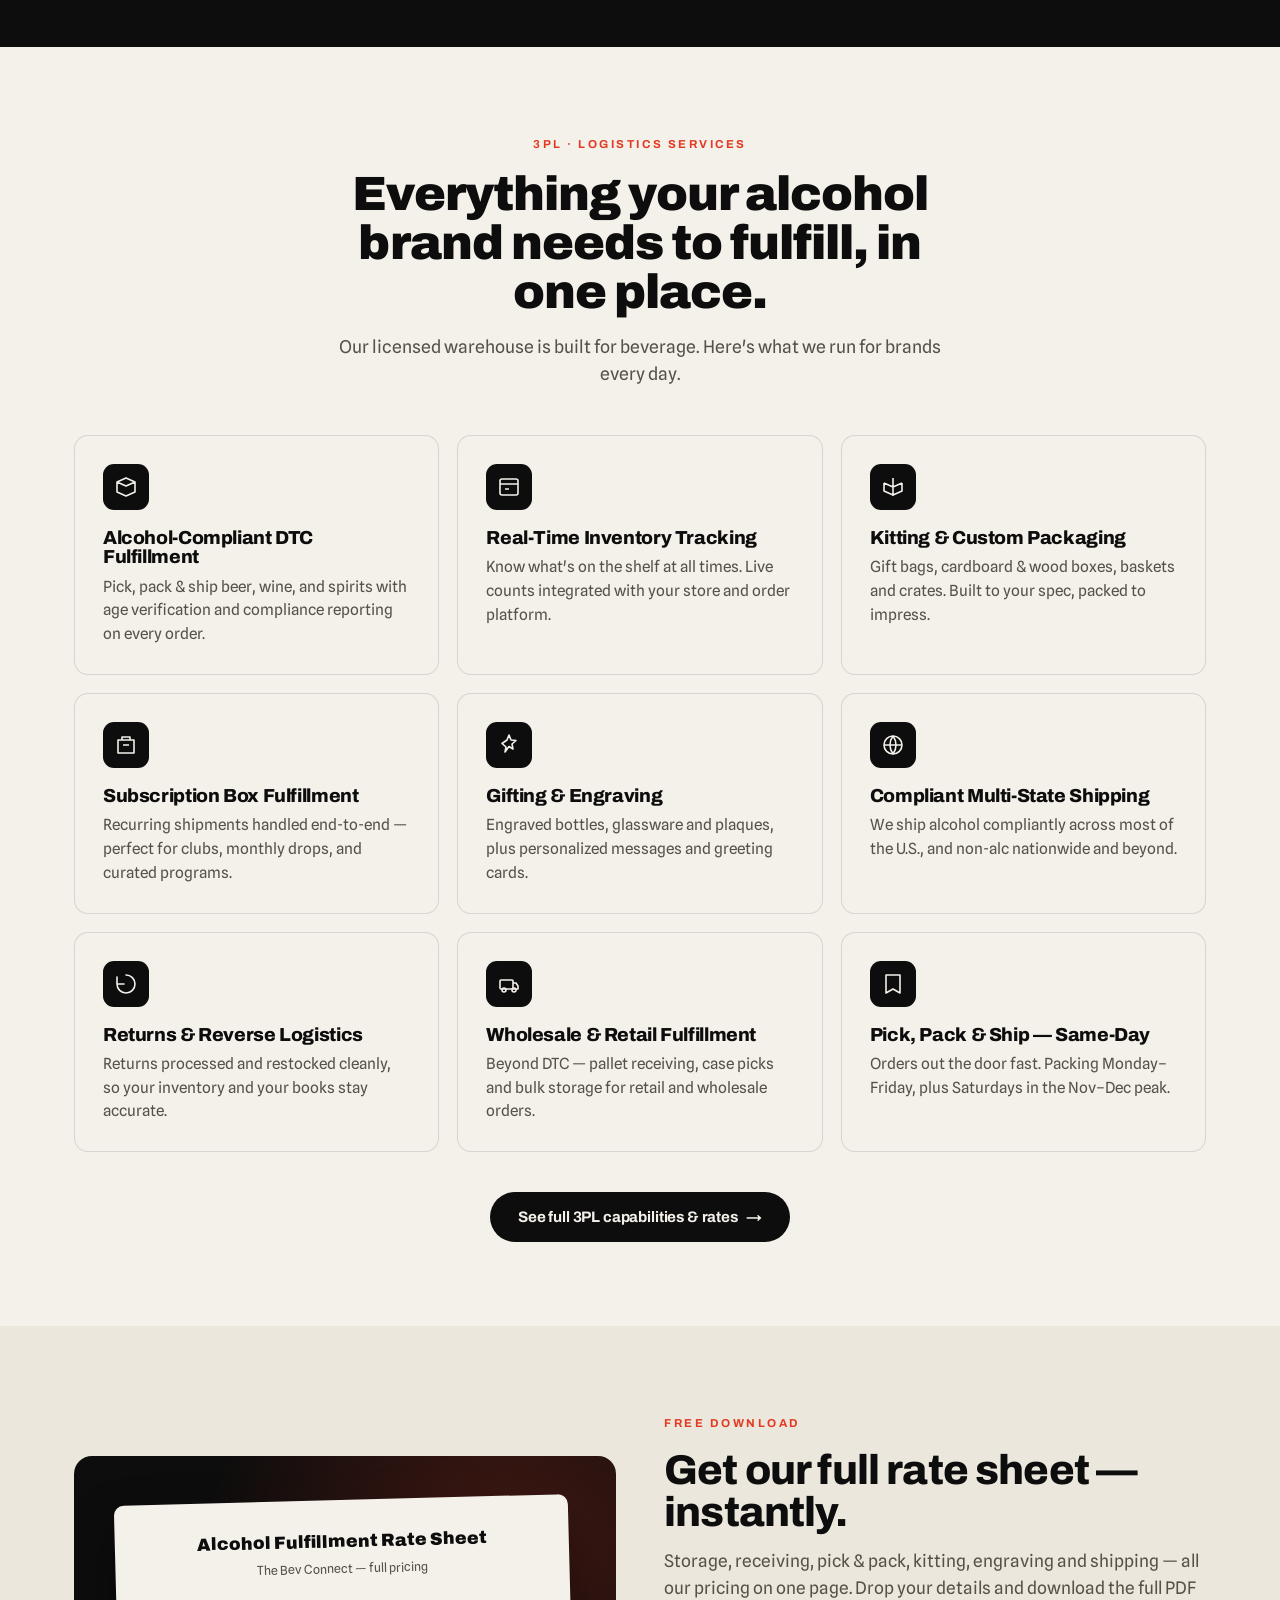
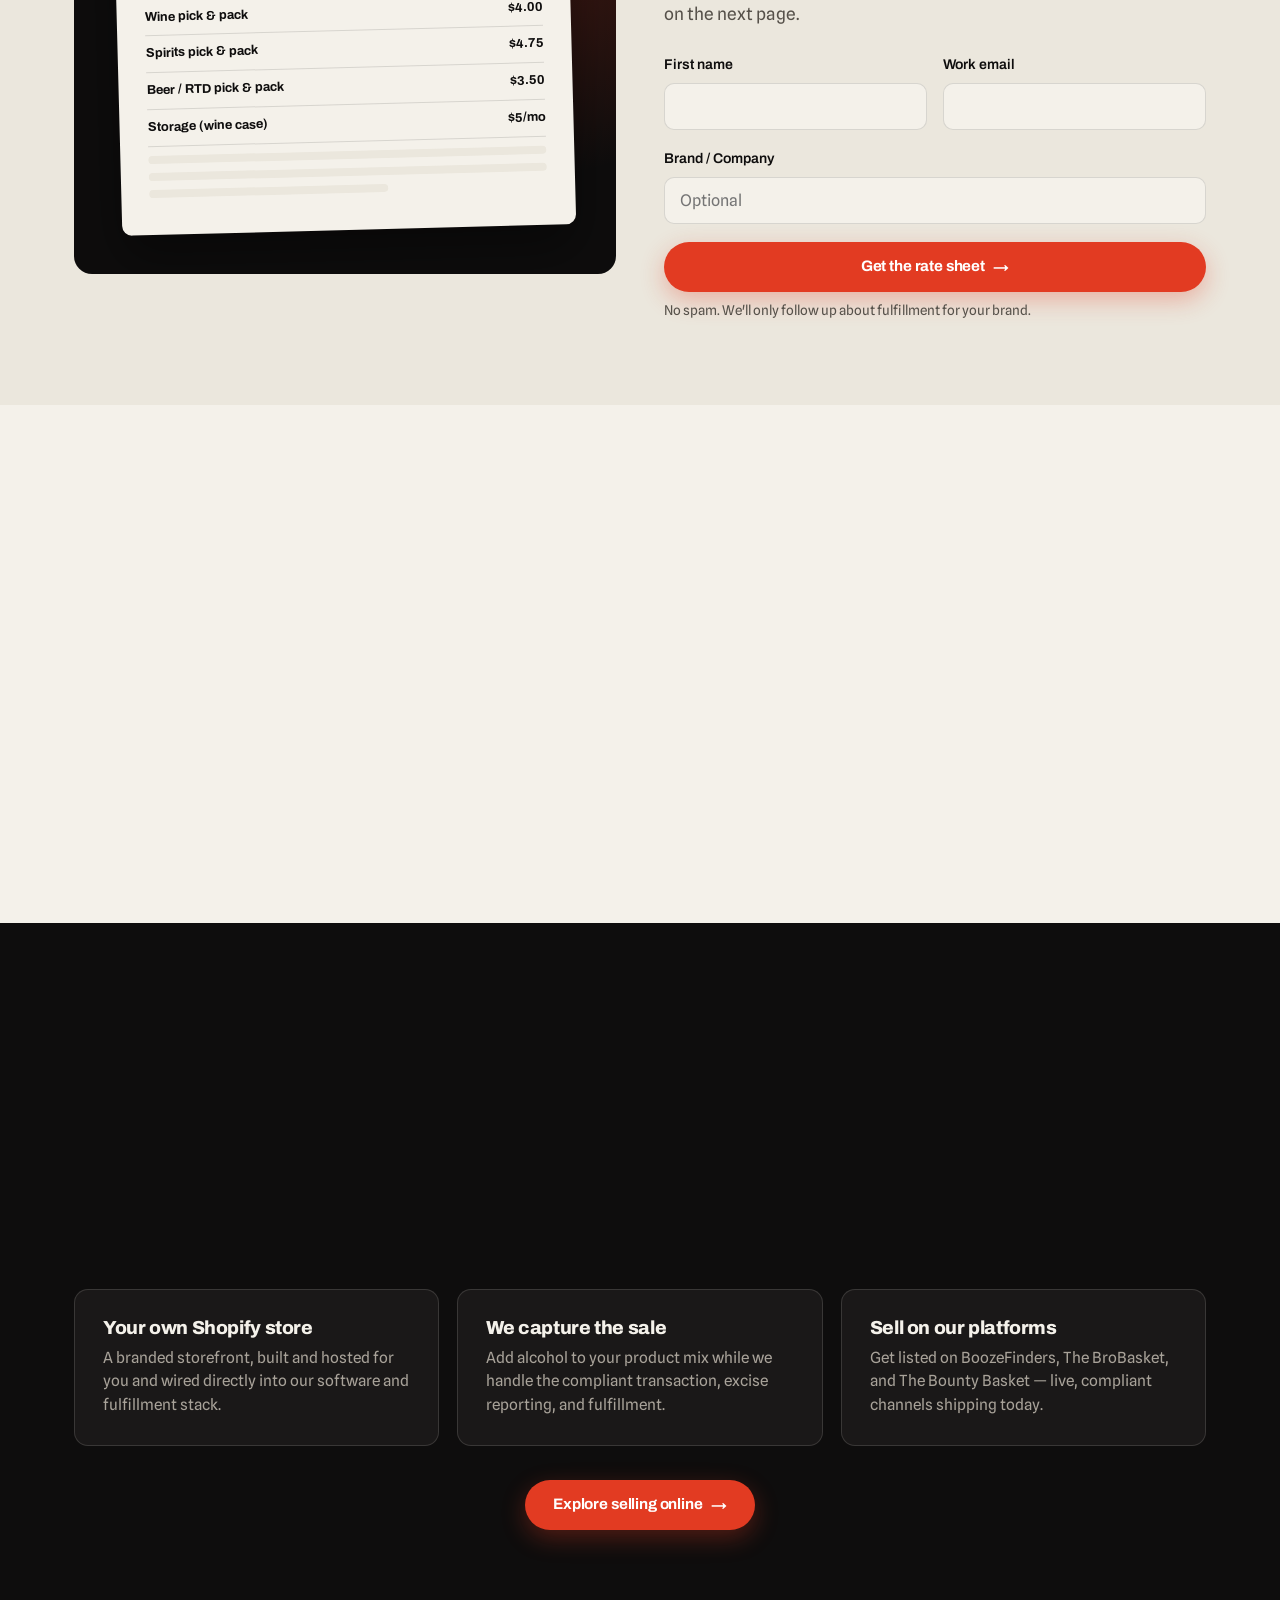
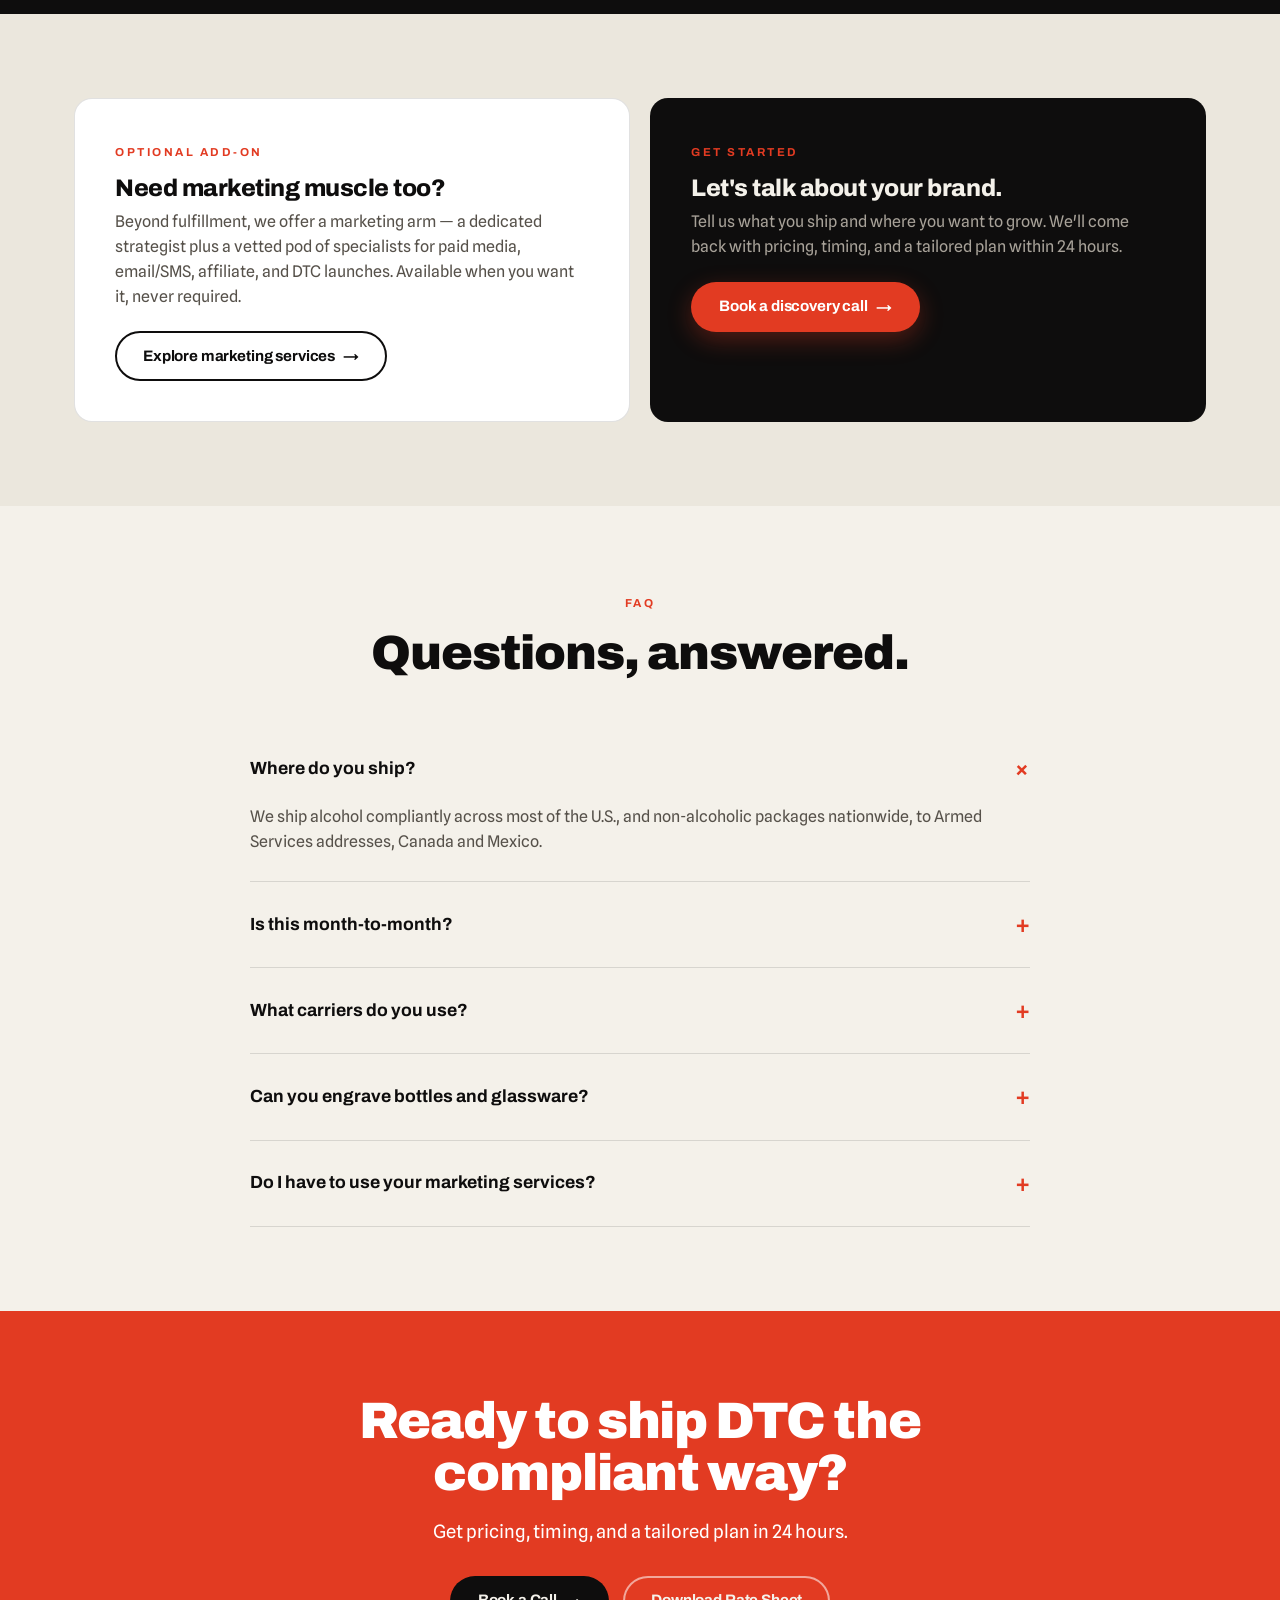
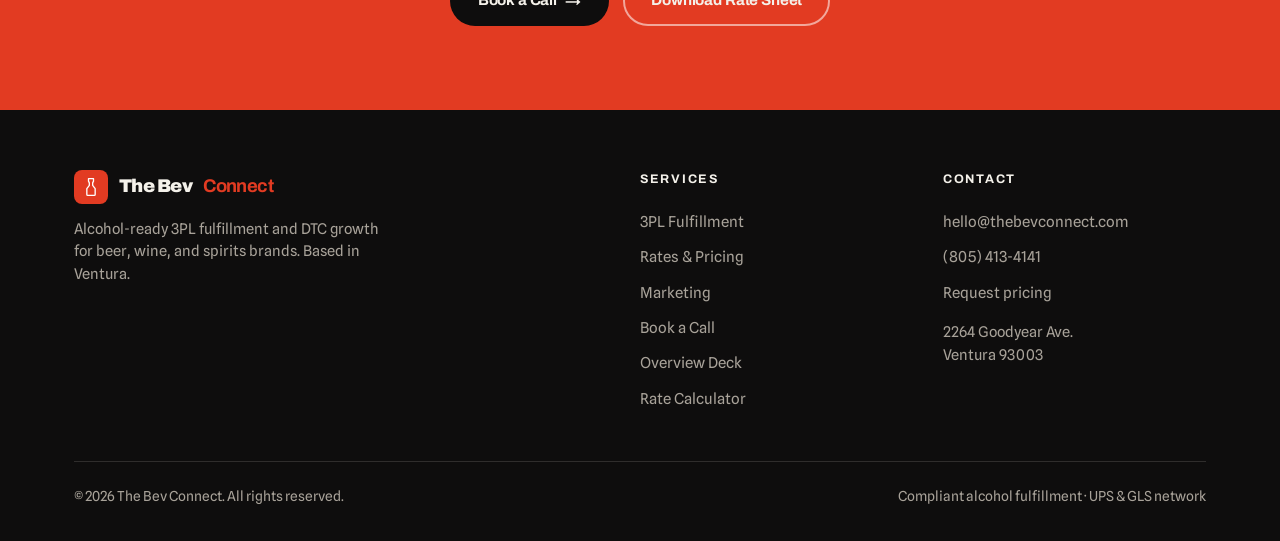
==== commit 9587e7c5: "Remove mentions of specific states (6a6928b6fbbd2f00f2b3a67b)" ====
--- a/index.html
+++ b/index.html
@@ -48,7 +48,7 @@
     <div class="hero-art">
       <div class="hero-card">
         <h4>Why brands trust us</h4>
-        <div class="trust-row"><div class="txt"><b>Licensed alcohol warehouse</b><span>Ventura, CA &middot; beer, wine &amp; spirits</span></div></div>
+        <div class="trust-row"><div class="txt"><b>Licensed alcohol warehouse</b><span>Ventura &middot; beer, wine &amp; spirits</span></div></div>
         <div class="trust-row"><div class="txt"><b>Most U.S. states, fully compliant</b><span>Age verification &amp; excise reporting on every order</span></div></div>
         <div class="trust-row"><div class="txt"><b>UPS + GLS carrier network</b><span>Discounted rates passed straight through</span></div></div>
         <div class="trust-row"><div class="txt"><b>One partner, one invoice</b><span>Storage, pick &amp; pack, kitting, engraving, returns</span></div></div>
@@ -71,14 +71,14 @@
 
 <section>
   <div class="wrap">
-    <div class="sec-head center reveal"><span class="eyebrow">3PL &middot; Logistics Services</span><h2>Everything your alcohol brand needs to fulfill, in one place.</h2><p>Our licensed California warehouse is built for beverage. Here's what we run for brands every day.</p></div>
+    <div class="sec-head center reveal"><span class="eyebrow">3PL &middot; Logistics Services</span><h2>Everything your alcohol brand needs to fulfill, in one place.</h2><p>Our licensed warehouse is built for beverage. Here's what we run for brands every day.</p></div>
     <div class="feat-grid">
       <div class="feat reveal"><div class="ico"><svg viewBox="0 0 24 24" fill="none"><path d="M3 7l9-4 9 4-9 4-9-4Zm0 0v10l9 4 9-4V7" stroke="currentColor" stroke-width="1.6" stroke-linejoin="round"/></svg></div><h3>Alcohol-Compliant DTC Fulfillment</h3><p>Pick, pack &amp; ship beer, wine, and spirits with age verification and compliance reporting on every order.</p></div>
       <div class="feat reveal"><div class="ico"><svg viewBox="0 0 24 24" fill="none"><rect x="3" y="4" width="18" height="16" rx="2" stroke="currentColor" stroke-width="1.6"/><path d="M3 9h18M8 14h4" stroke="currentColor" stroke-width="1.6"/></svg></div><h3>Real-Time Inventory Tracking</h3><p>Know what's on the shelf at all times. Live counts integrated with your store and order platform.</p></div>
       <div class="feat reveal"><div class="ico"><svg viewBox="0 0 24 24" fill="none"><path d="M12 3v18M3 8l9 4 9-4M3 8v8l9 4 9-4V8" stroke="currentColor" stroke-width="1.6" stroke-linejoin="round"/></svg></div><h3>Kitting &amp; Custom Packaging</h3><p>Gift bags, cardboard &amp; wood boxes, baskets and crates. Built to your spec, packed to impress.</p></div>
       <div class="feat reveal"><div class="ico"><svg viewBox="0 0 24 24" fill="none"><path d="M4 7h16v13H4zM8 7V4h8v3M9 12h6" stroke="currentColor" stroke-width="1.6" stroke-linejoin="round"/></svg></div><h3>Subscription Box Fulfillment</h3><p>Recurring shipments handled end-to-end &mdash; perfect for clubs, monthly drops, and curated programs.</p></div>
       <div class="feat reveal"><div class="ico"><svg viewBox="0 0 24 24" fill="none"><path d="M12 2l2 5 5 .5-4 3.5 1 5-4-2.5L8 19l1-5-4-3.5L10 7l2-5Z" stroke="currentColor" stroke-width="1.6" stroke-linejoin="round"/></svg></div><h3>Gifting &amp; Engraving</h3><p>Engraved bottles, glassware and plaques, plus personalized messages and greeting cards.</p></div>
-      <div class="feat reveal"><div class="ico"><svg viewBox="0 0 24 24" fill="none"><circle cx="12" cy="12" r="9" stroke="currentColor" stroke-width="1.6"/><path d="M3 12h18M12 3a15 15 0 0 1 0 18M12 3a15 15 0 0 0 0 18" stroke="currentColor" stroke-width="1.6"/></svg></div><h3>Compliant Multi-State Shipping</h3><p>We ship alcohol to every U.S. state except Utah &amp; Alabama, and non-alc nationwide and beyond.</p></div>
+      <div class="feat reveal"><div class="ico"><svg viewBox="0 0 24 24" fill="none"><circle cx="12" cy="12" r="9" stroke="currentColor" stroke-width="1.6"/><path d="M3 12h18M12 3a15 15 0 0 1 0 18M12 3a15 15 0 0 0 0 18" stroke="currentColor" stroke-width="1.6"/></svg></div><h3>Compliant Multi-State Shipping</h3><p>We ship alcohol compliantly across most of the U.S., and non-alc nationwide and beyond.</p></div>
       <div class="feat reveal"><div class="ico"><svg viewBox="0 0 24 24" fill="none"><path d="M3 12a9 9 0 1 0 9-9M3 12V5m0 7h7" stroke="currentColor" stroke-width="1.6" stroke-linecap="round" stroke-linejoin="round"/></svg></div><h3>Returns &amp; Reverse Logistics</h3><p>Returns processed and restocked cleanly, so your inventory and your books stay accurate.</p></div>
       <div class="feat reveal"><div class="ico"><svg viewBox="0 0 24 24" fill="none"><rect x="3" y="8" width="13" height="9" rx="1" stroke="currentColor" stroke-width="1.6"/><path d="M16 11h3l2 3v3h-5M7 20a2 2 0 1 0 0-4 2 2 0 0 0 0 4Zm10 0a2 2 0 1 0 0-4 2 2 0 0 0 0 4Z" stroke="currentColor" stroke-width="1.6" stroke-linejoin="round"/></svg></div><h3>Wholesale &amp; Retail Fulfillment</h3><p>Beyond DTC &mdash; pallet receiving, case picks and bulk storage for retail and wholesale orders.</p></div>
       <div class="feat reveal"><div class="ico"><svg viewBox="0 0 24 24" fill="none"><path d="M5 3h14v18l-7-4-7 4V3Z" stroke="currentColor" stroke-width="1.6" stroke-linejoin="round"/></svg></div><h3>Pick, Pack &amp; Ship &mdash; Same-Day</h3><p>Orders out the door fast. Packing Monday&ndash;Friday, plus Saturdays in the Nov&ndash;Dec peak.</p></div>
@@ -163,7 +163,7 @@
   <div class="wrap">
     <div class="sec-head center reveal"><span class="eyebrow">FAQ</span><h2>Questions, answered.</h2></div>
     <div class="faq reveal">
-      <details open><summary>Where do you ship?</summary><p>We ship alcohol compliantly to every U.S. state except Utah and Alabama (most U.S. states), and non-alcoholic packages to all U.S. states, Armed Services addresses, Canada and Mexico.</p></details>
+      <details open><summary>Where do you ship?</summary><p>We ship alcohol compliantly across most of the U.S., and non-alcoholic packages nationwide, to Armed Services addresses, Canada and Mexico.</p></details>
       <details><summary>Is this month-to-month?</summary><p>Yes. Our programs are month-to-month &mdash; your success is our success, and we earn the relationship every month.</p></details>
       <details><summary>What carriers do you use?</summary><p>UPS and GLS (where applicable), with steep industry shipping discounts. Options include Overnight, 2-Day, 3-Day and Ground.</p></details>
       <details><summary>Can you engrave bottles and glassware?</summary><p>Yes &mdash; bottles, glassware and plaques. We also handle special messages, greeting cards, gift boxes, baskets and crates.</p></details>
@@ -185,10 +185,10 @@
     <div class="foot-grid">
       <div>
         <a class="brand" href="index.html"><span class="mark"><svg viewBox="0 0 24 24" fill="none"><path d="M9 2h6v3l-1 2v3l3 4v7a1 1 0 0 1-1 1H8a1 1 0 0 1-1-1v-7l3-4V7L9 5V2Z" stroke="#fff" stroke-width="1.6" stroke-linejoin="round"/></svg></span>The Bev<b>Connect</b></a>
-        <p>Alcohol-ready 3PL fulfillment and DTC growth for beer, wine, and spirits brands. Based in Ventura, California.</p>
+        <p>Alcohol-ready 3PL fulfillment and DTC growth for beer, wine, and spirits brands. Based in Ventura.</p>
       </div>
       <div class="foot-col"><h5>Services</h5><a href="fulfillment.html">3PL Fulfillment</a><a href="rate-sheet.html">Rates &amp; Pricing</a><a href="marketing.html">Marketing</a><a href="book-a-call.html">Book a Call</a><a href="overview-deck.html">Overview Deck</a><a href="rate-calculator.html">Rate Calculator</a></div>
-      <div class="foot-col"><h5>Contact</h5><a href="mailto:hello@thebevconnect.com">hello@thebevconnect.com</a><a href="tel:+18054134141">(805) 413-4141</a><a href="book-a-call.html">Request pricing</a><p style="margin-top:10px">2264 Goodyear Ave.<br>Ventura, CA 93003</p></div>
+      <div class="foot-col"><h5>Contact</h5><a href="mailto:hello@thebevconnect.com">hello@thebevconnect.com</a><a href="tel:+18054134141">(805) 413-4141</a><a href="book-a-call.html">Request pricing</a><p style="margin-top:10px">2264 Goodyear Ave.<br>Ventura 93003</p></div>
     </div>
     <div class="foot-base"><span>&copy; 2026 The Bev Connect. All rights reserved.</span><span>Compliant alcohol fulfillment &middot; UPS &amp; GLS network</span></div>
   </div>
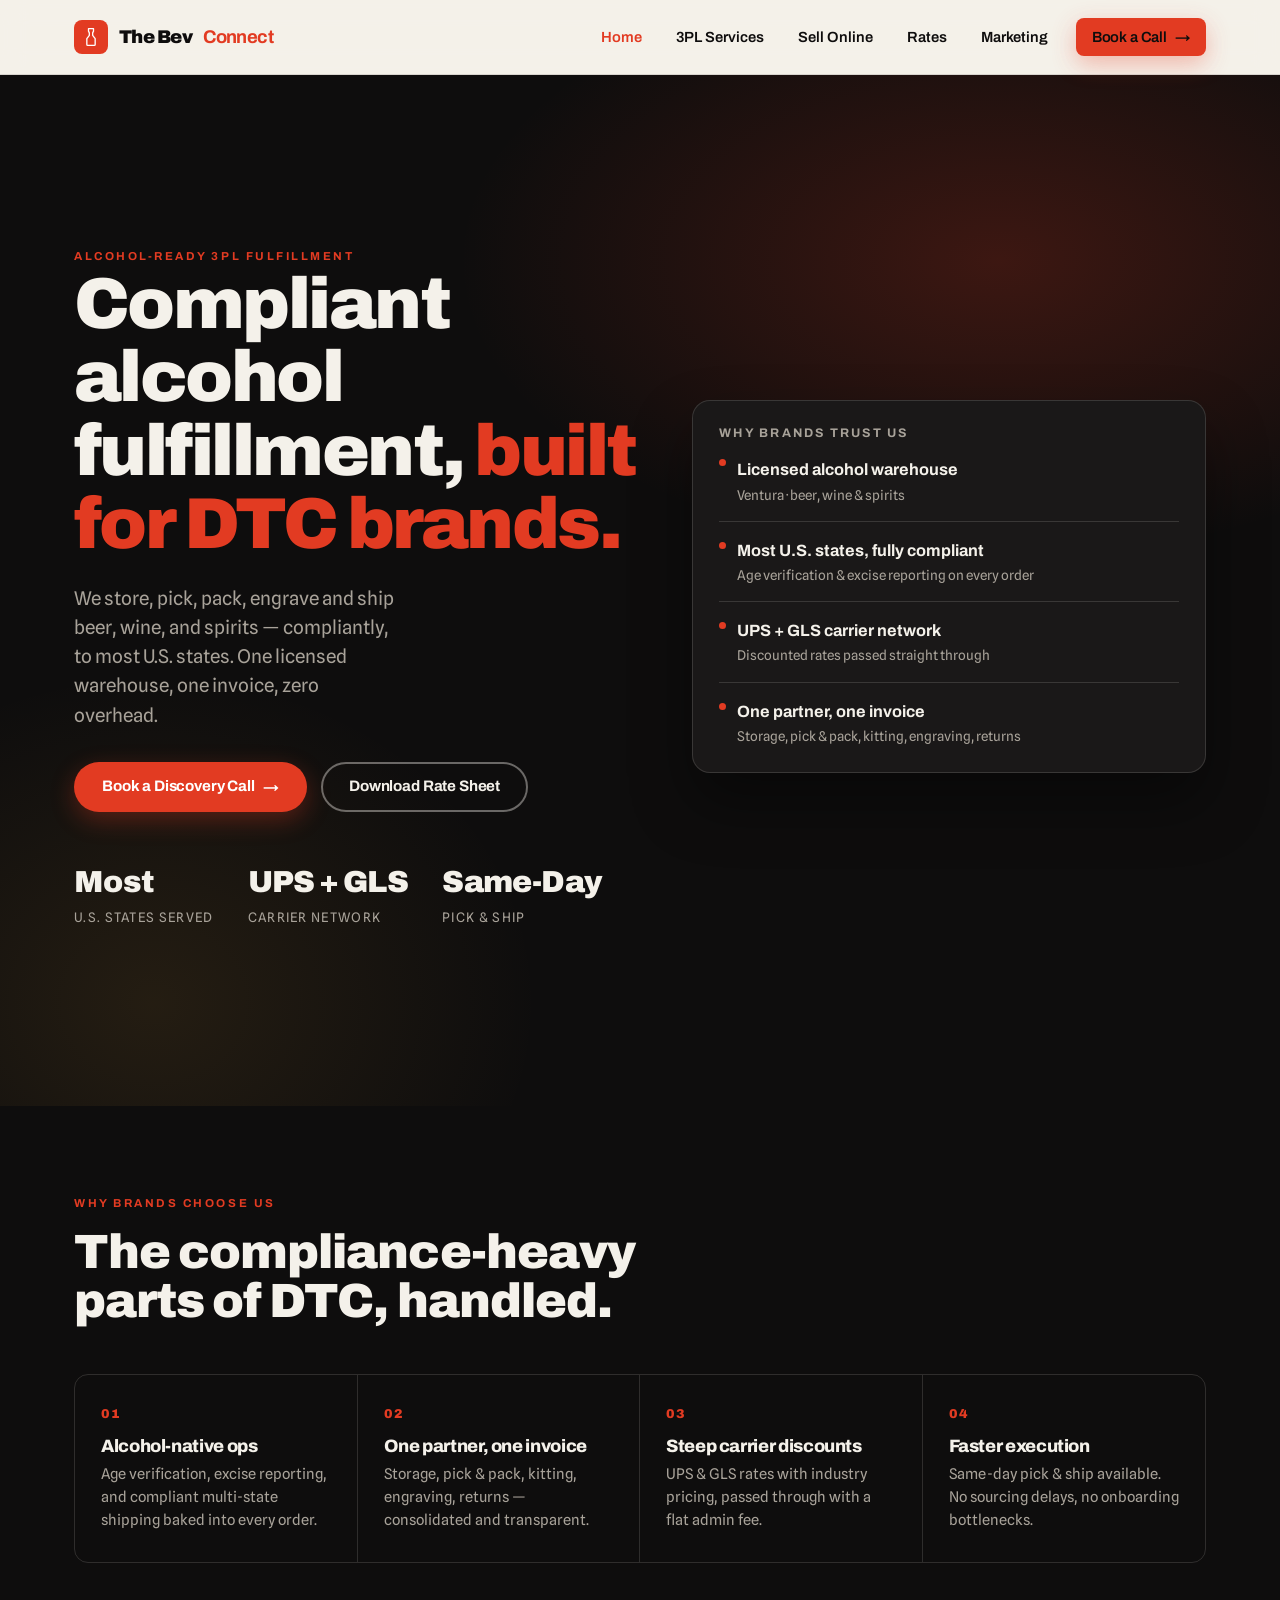
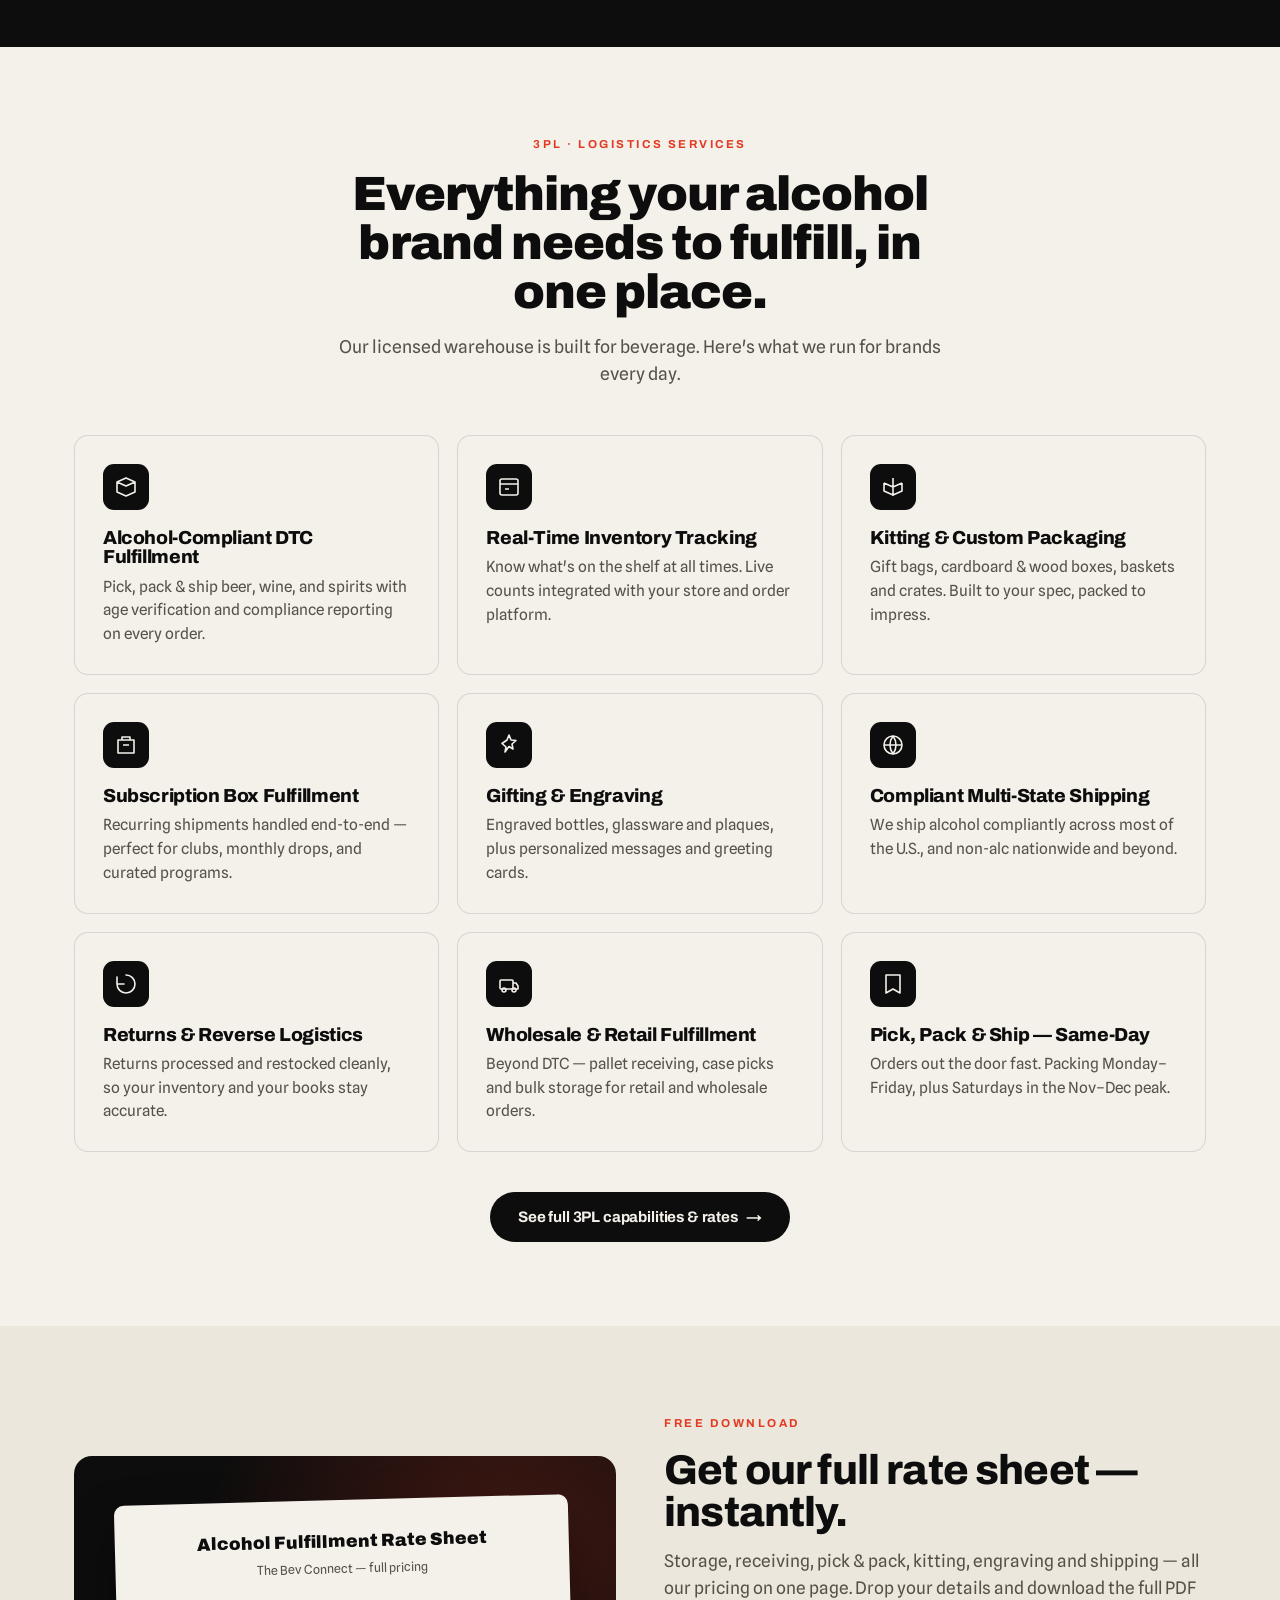
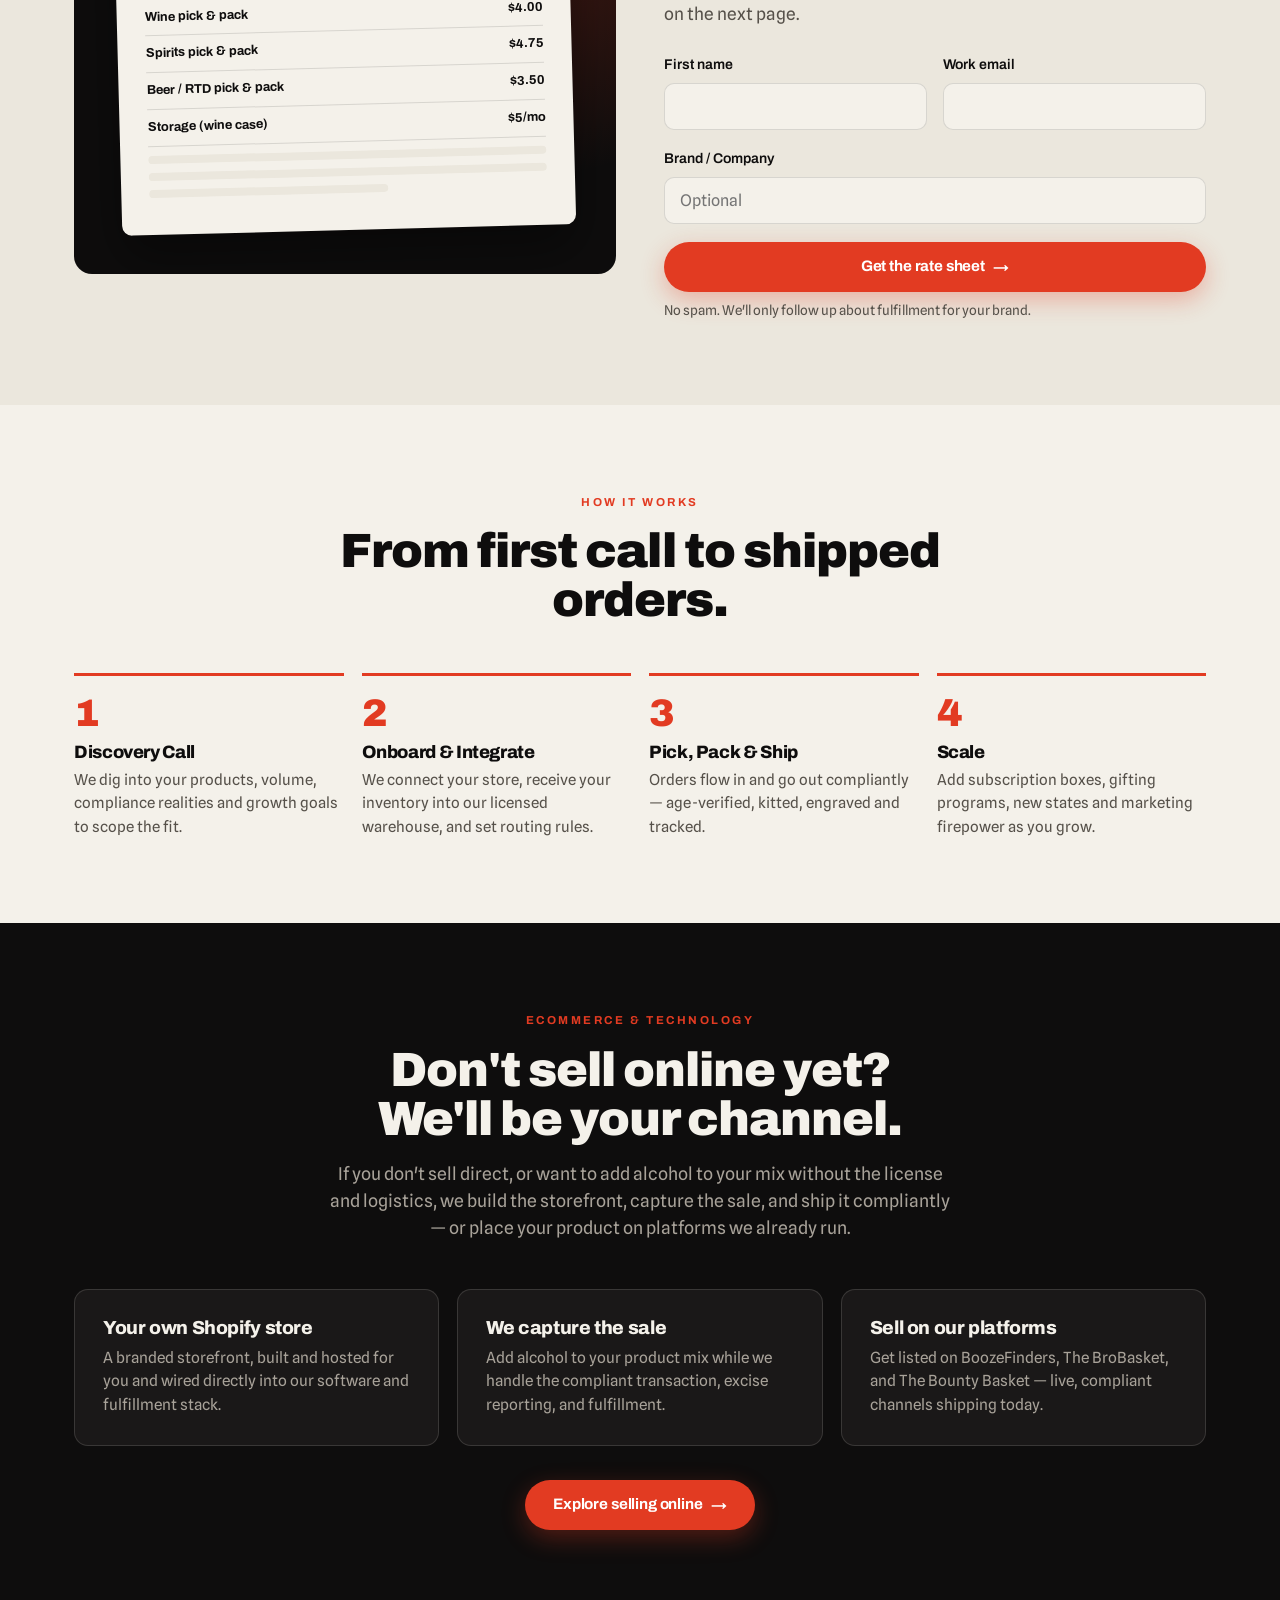
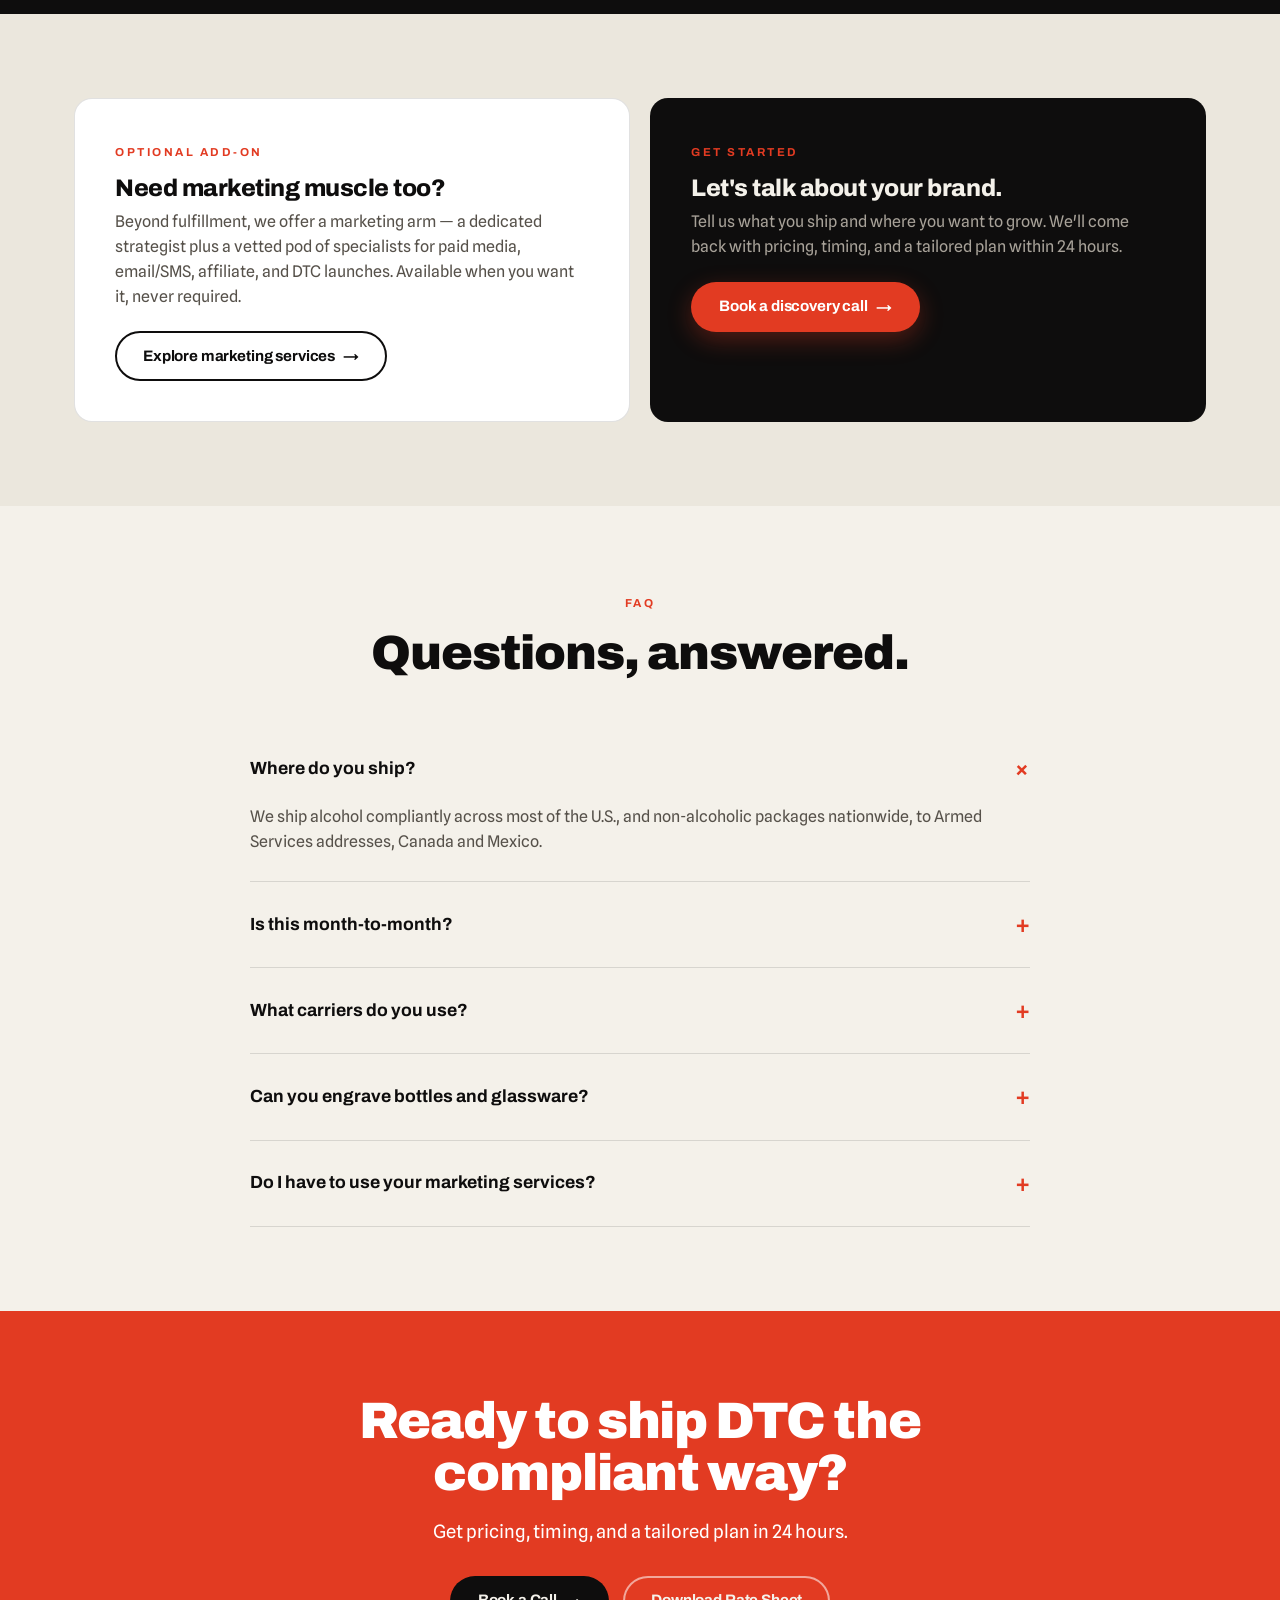
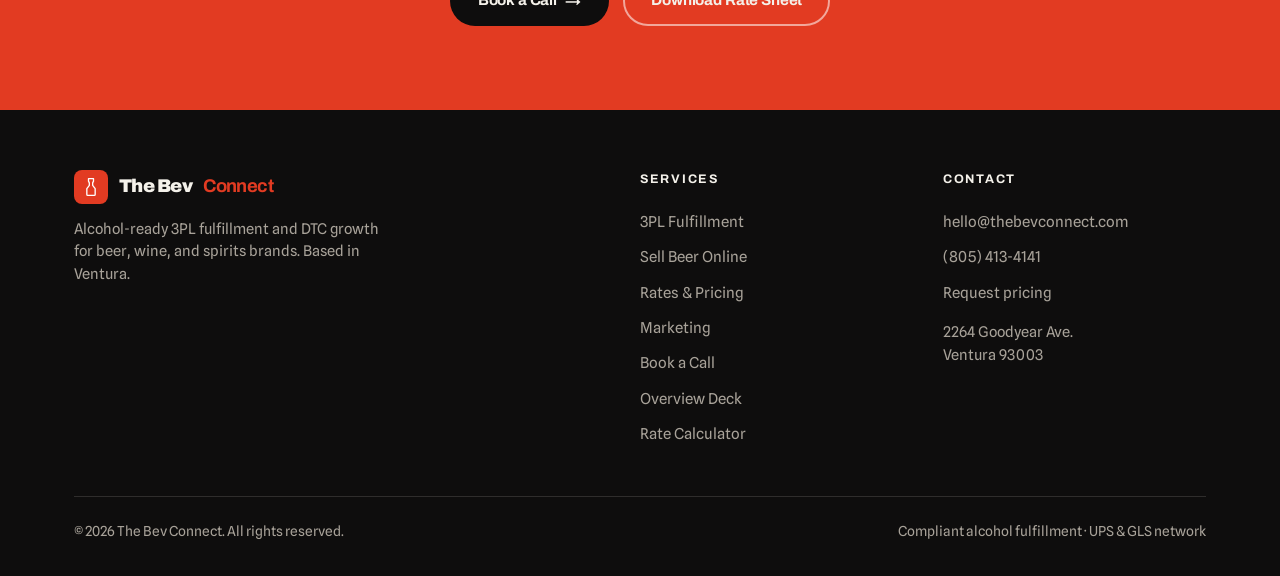
==== commit 941394c5: "Add sell-beer-online SEO landing page for breweries - New page targeting 'how to sell beer online' k" ====
--- a/index.html
+++ b/index.html
@@ -187,7 +187,7 @@
         <a class="brand" href="index.html"><span class="mark"><svg viewBox="0 0 24 24" fill="none"><path d="M9 2h6v3l-1 2v3l3 4v7a1 1 0 0 1-1 1H8a1 1 0 0 1-1-1v-7l3-4V7L9 5V2Z" stroke="#fff" stroke-width="1.6" stroke-linejoin="round"/></svg></span>The Bev<b>Connect</b></a>
         <p>Alcohol-ready 3PL fulfillment and DTC growth for beer, wine, and spirits brands. Based in Ventura.</p>
       </div>
-      <div class="foot-col"><h5>Services</h5><a href="fulfillment.html">3PL Fulfillment</a><a href="rate-sheet.html">Rates &amp; Pricing</a><a href="marketing.html">Marketing</a><a href="book-a-call.html">Book a Call</a><a href="overview-deck.html">Overview Deck</a><a href="rate-calculator.html">Rate Calculator</a></div>
+      <div class="foot-col"><h5>Services</h5><a href="fulfillment.html">3PL Fulfillment</a><a href="sell-beer-online.html">Sell Beer Online</a><a href="rate-sheet.html">Rates &amp; Pricing</a><a href="marketing.html">Marketing</a><a href="book-a-call.html">Book a Call</a><a href="overview-deck.html">Overview Deck</a><a href="rate-calculator.html">Rate Calculator</a></div>
       <div class="foot-col"><h5>Contact</h5><a href="mailto:hello@thebevconnect.com">hello@thebevconnect.com</a><a href="tel:+18054134141">(805) 413-4141</a><a href="book-a-call.html">Request pricing</a><p style="margin-top:10px">2264 Goodyear Ave.<br>Ventura 93003</p></div>
     </div>
     <div class="foot-base"><span>&copy; 2026 The Bev Connect. All rights reserved.</span><span>Compliant alcohol fulfillment &middot; UPS &amp; GLS network</span></div>
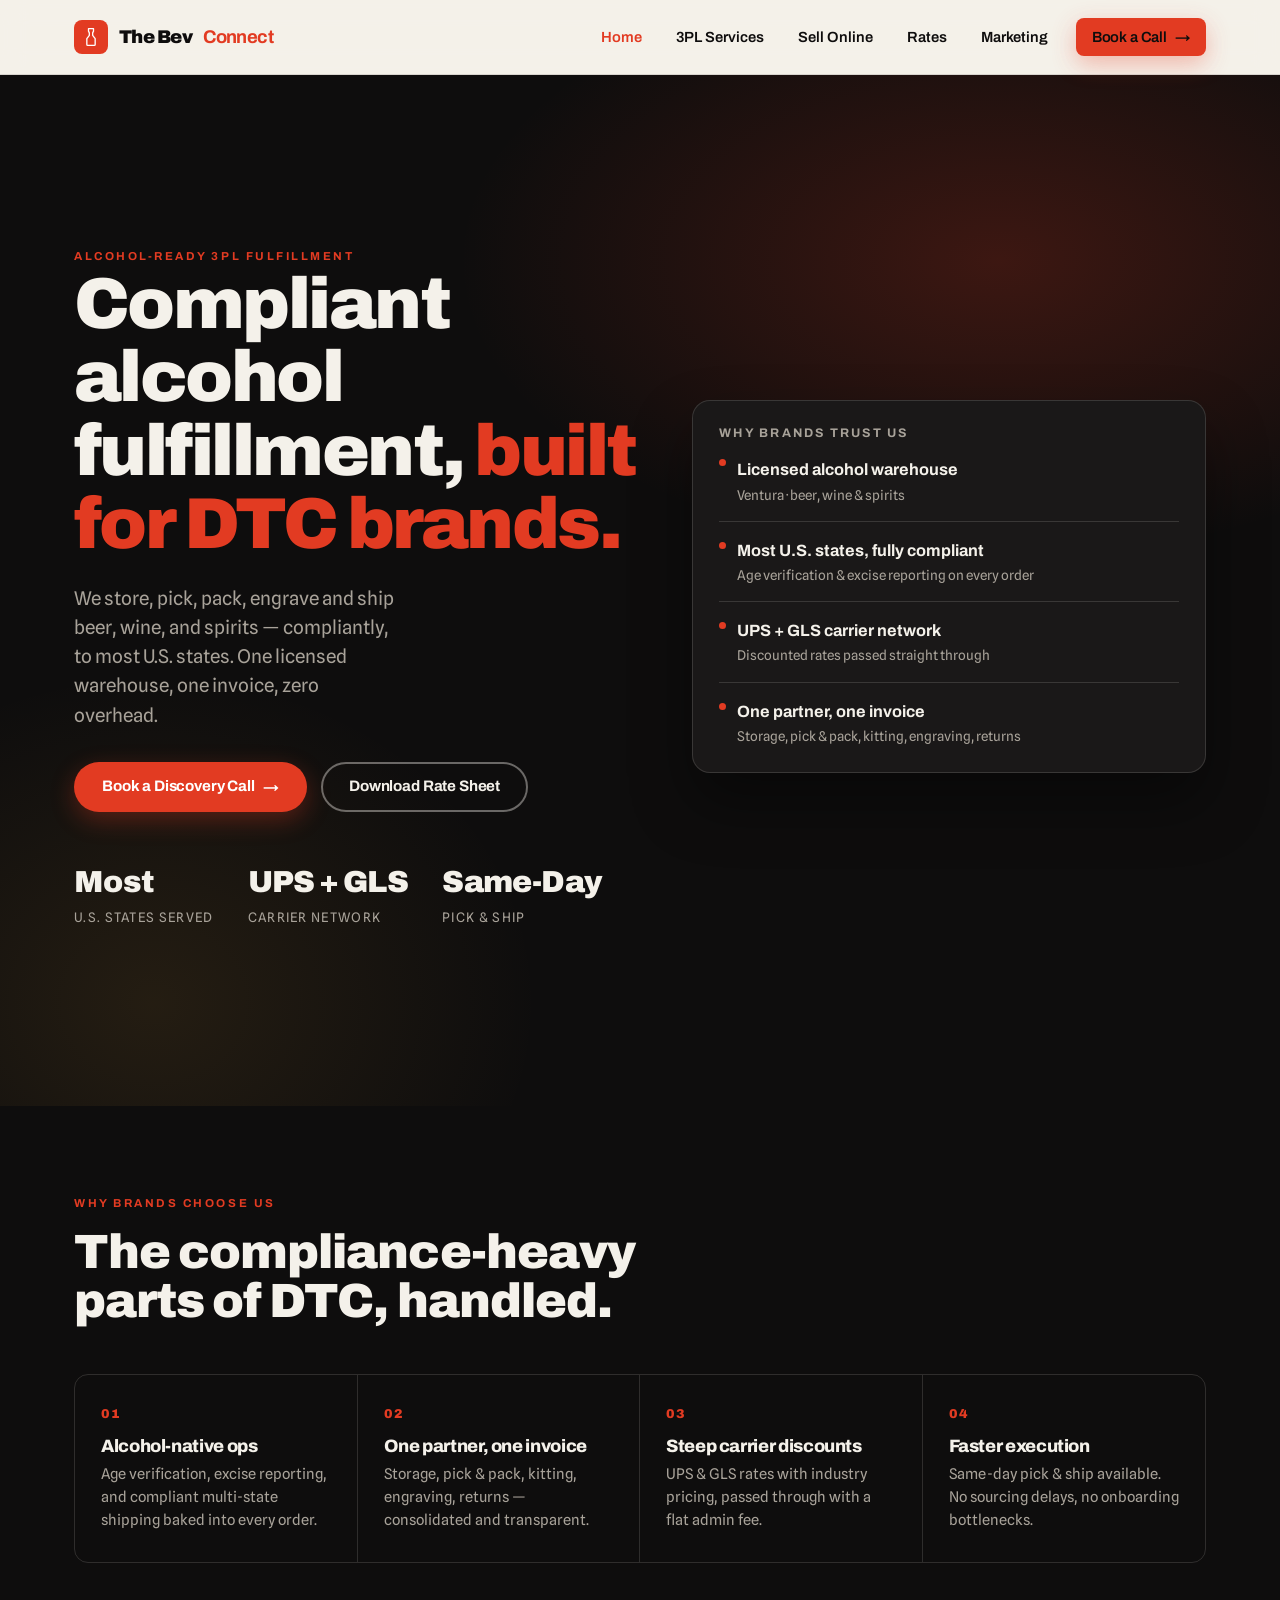
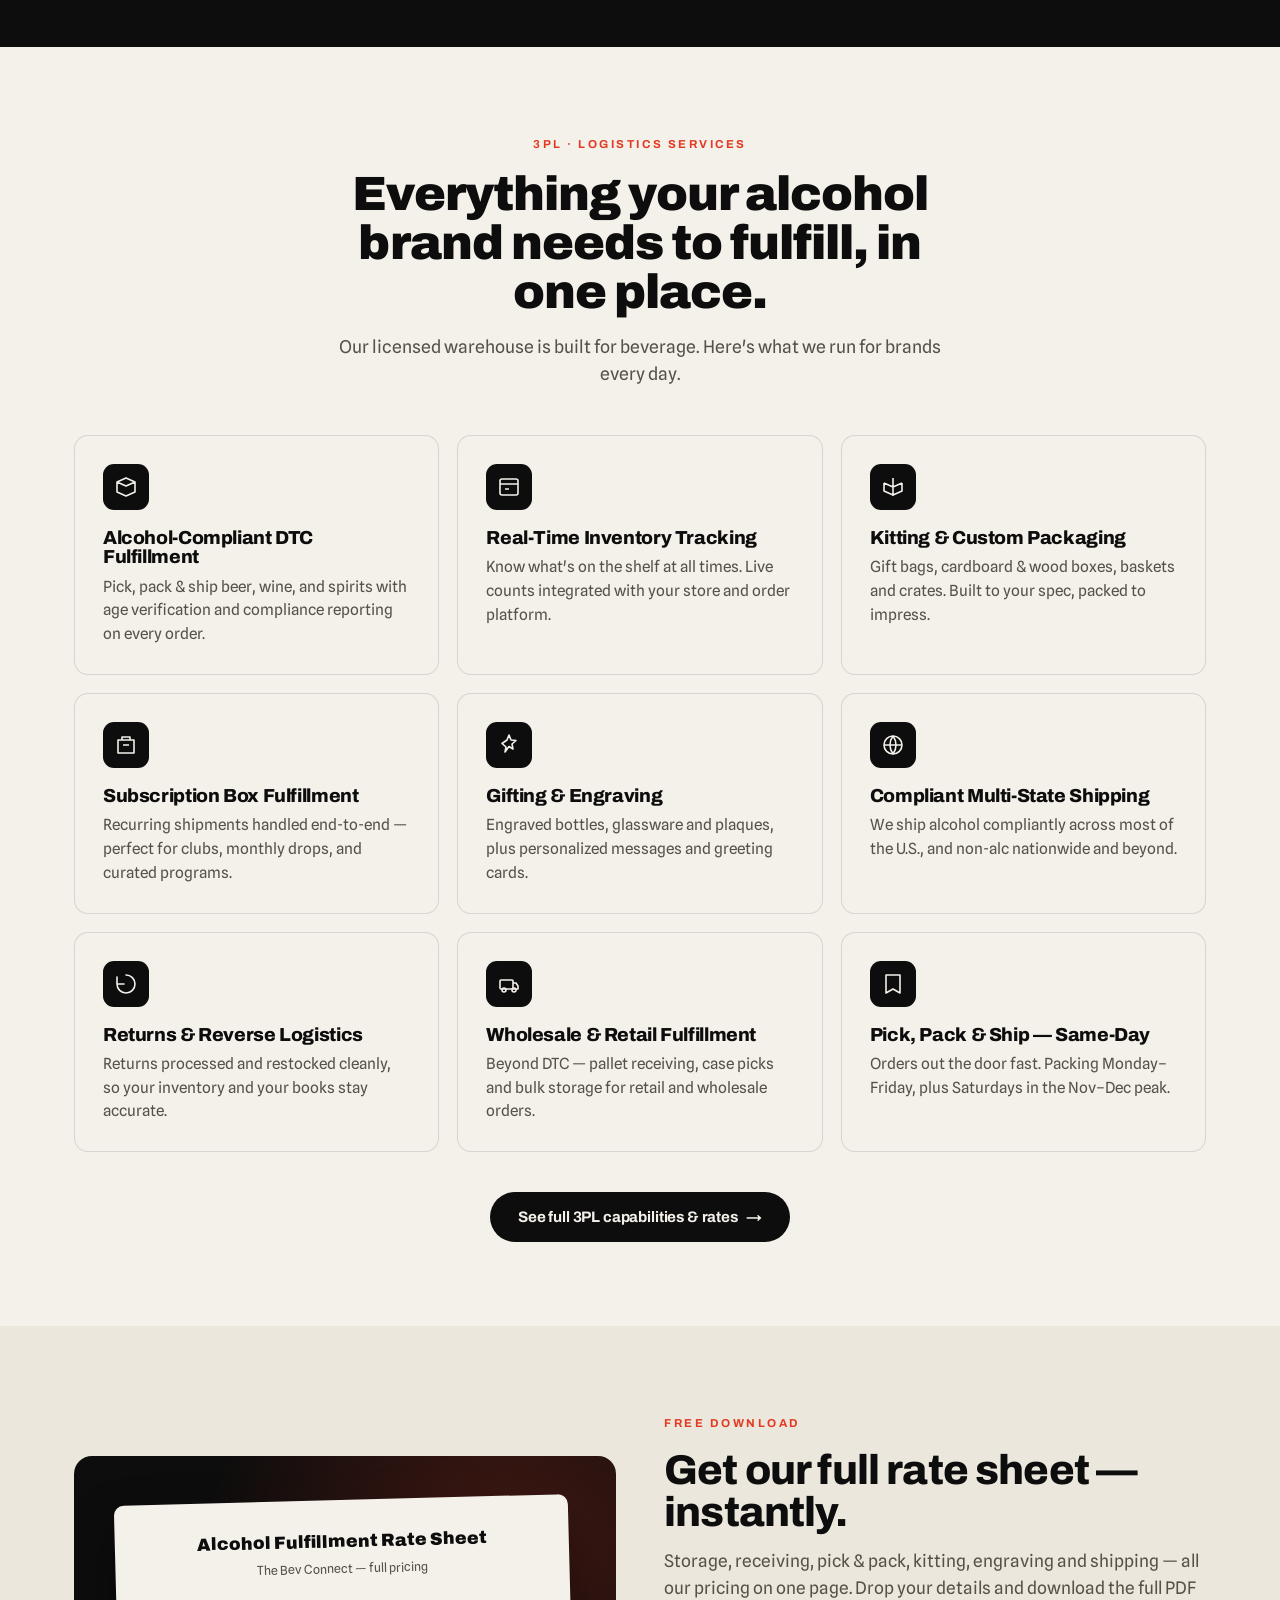
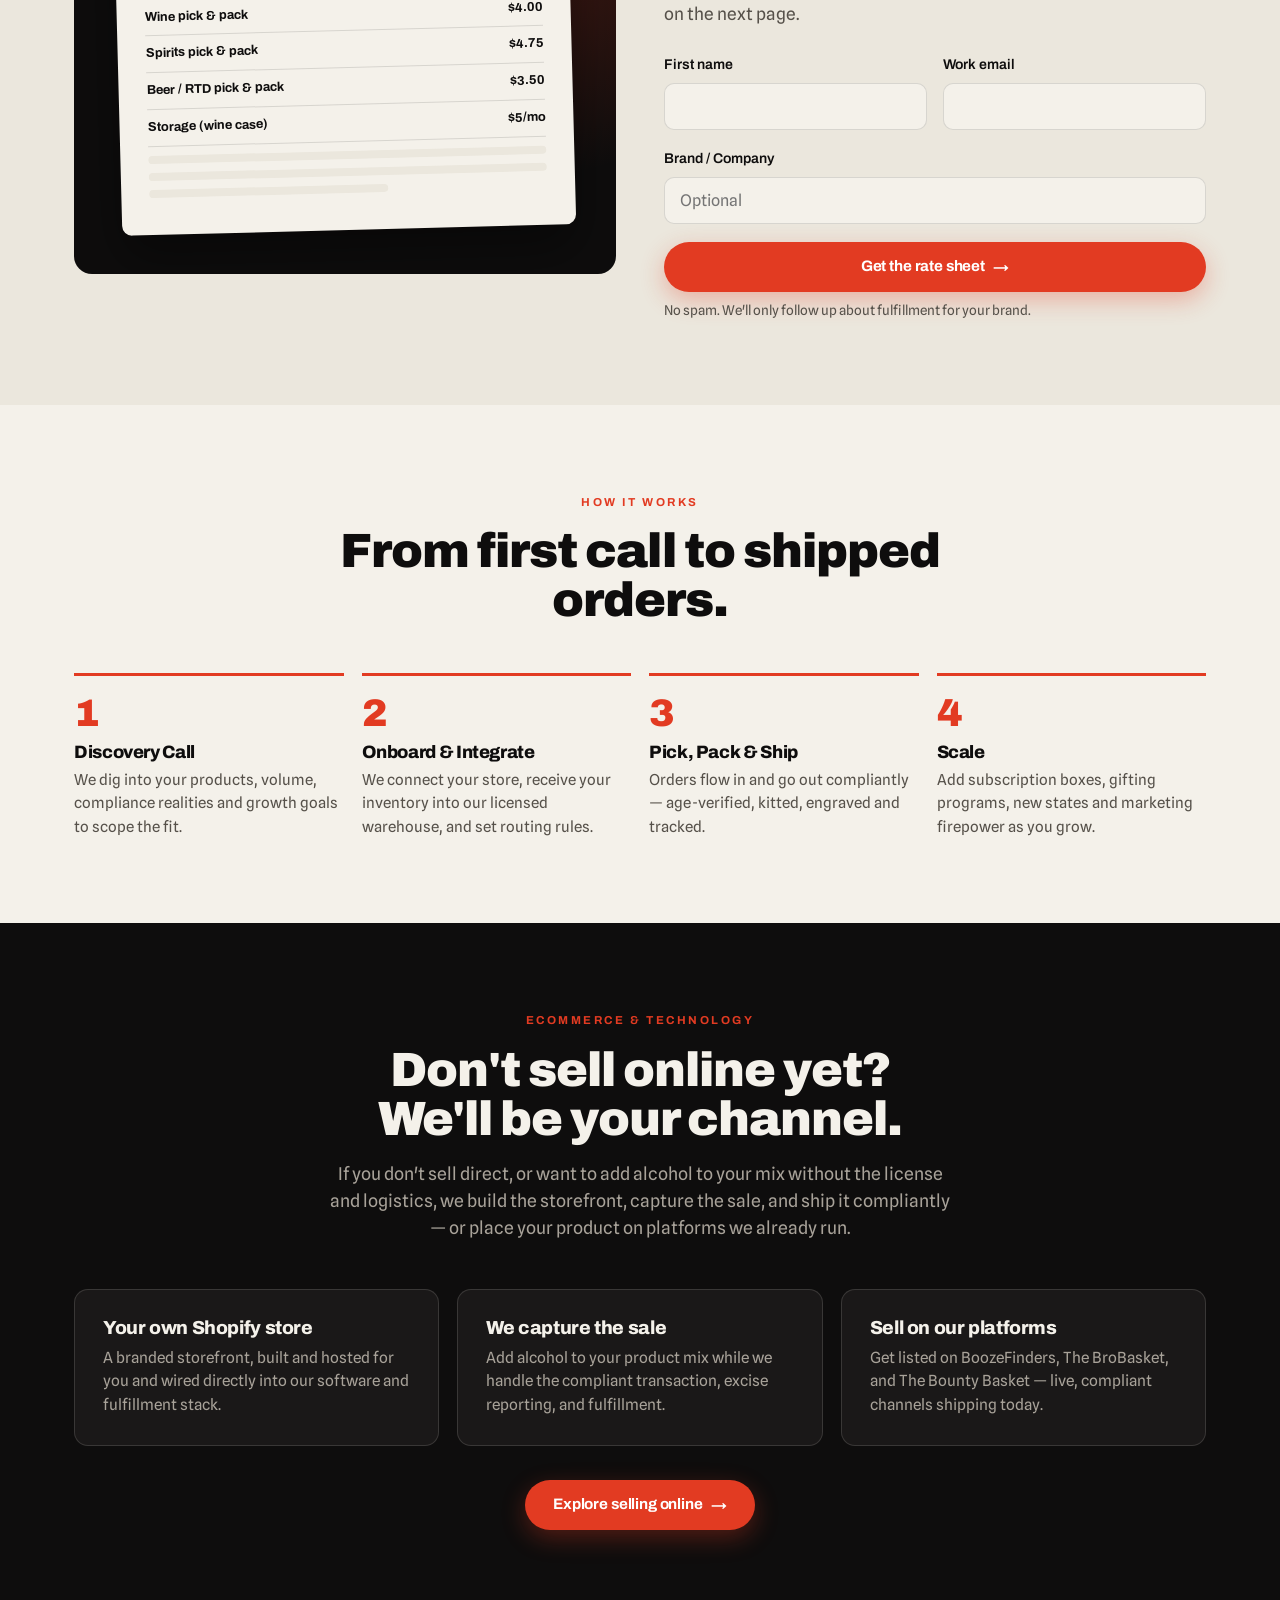
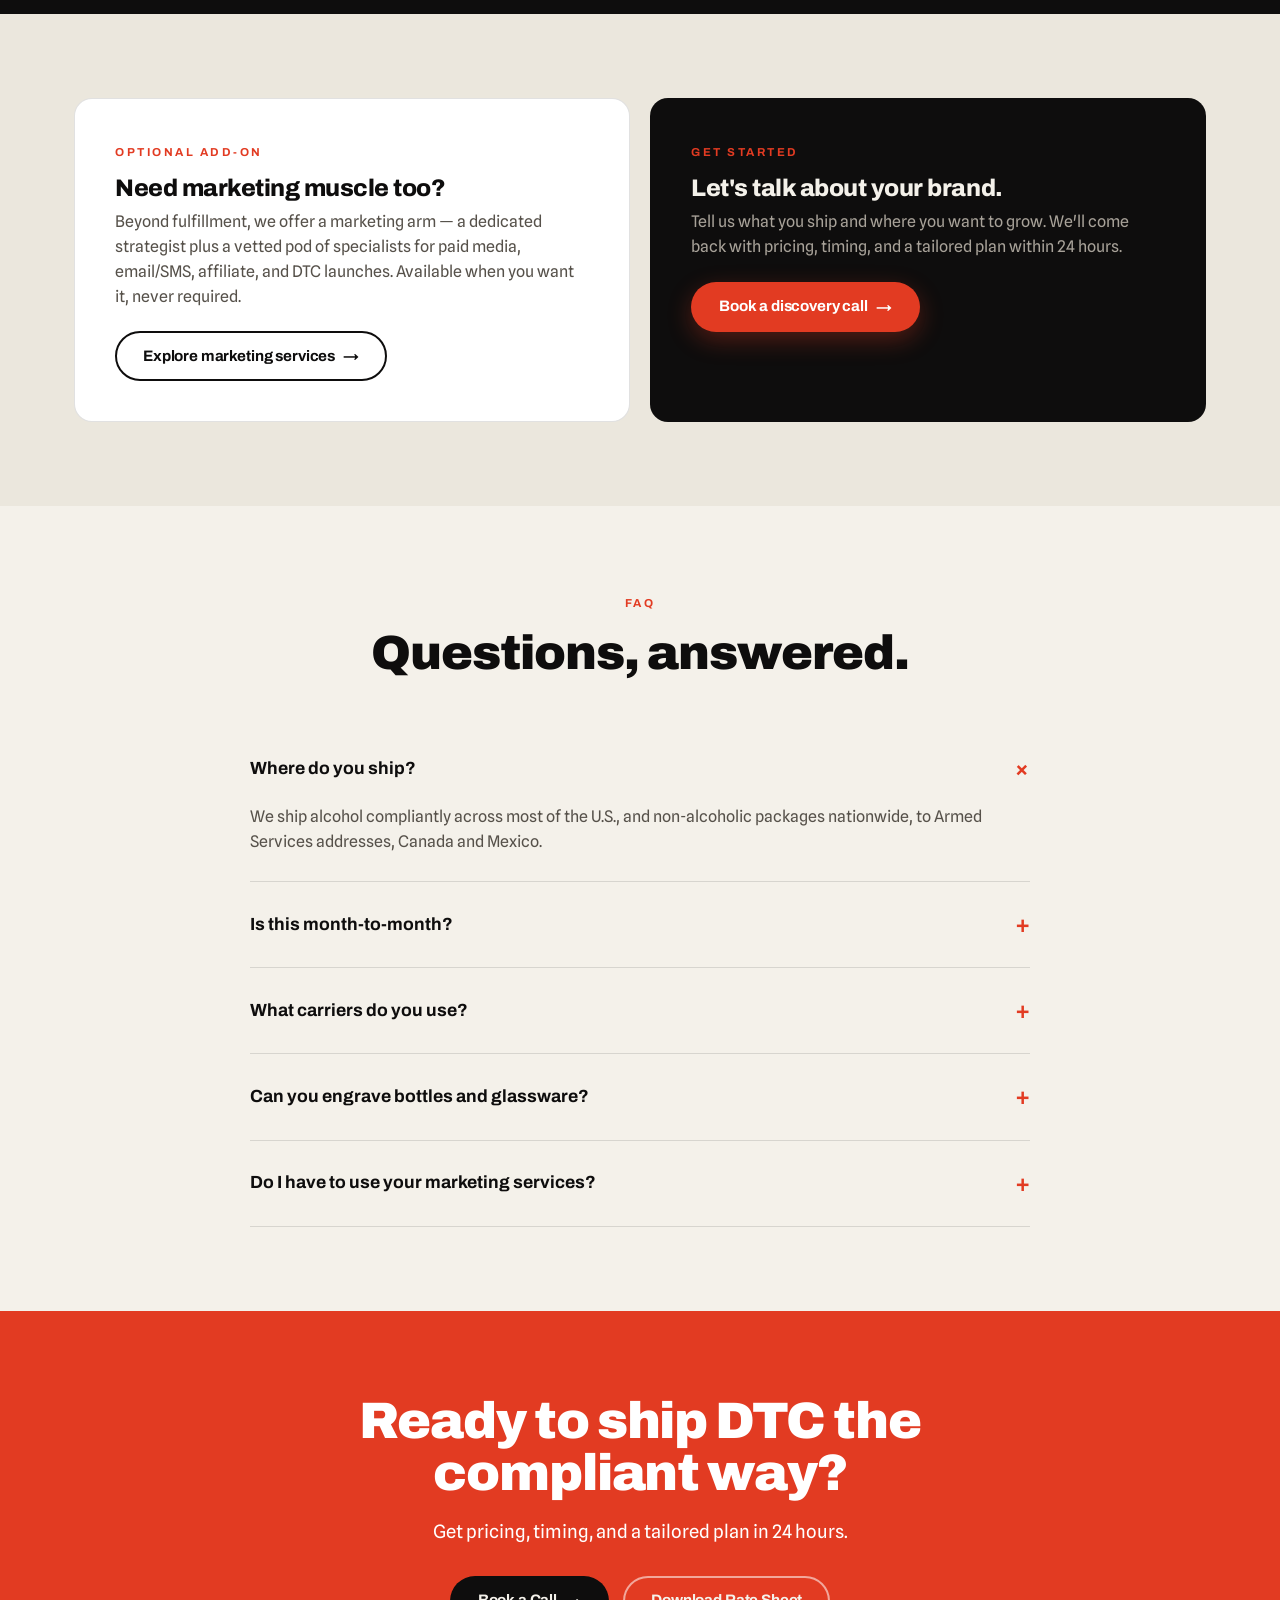
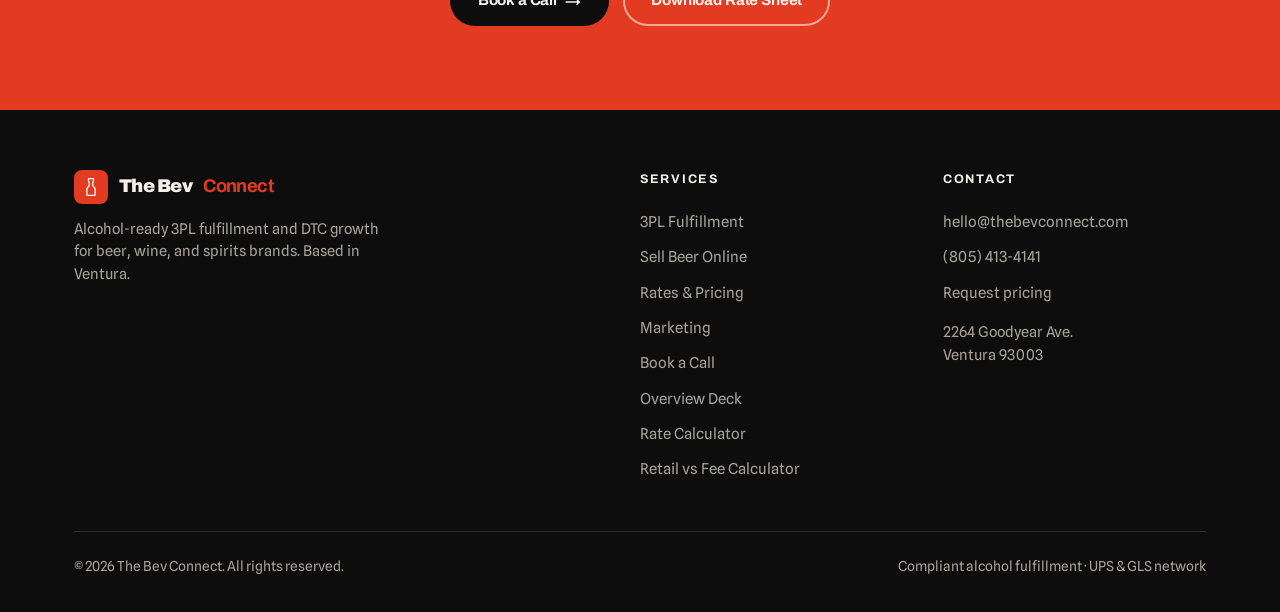
==== commit b538a560: "Add retail vs fee model calculator at /model-calculator.html - Standalone calculator deployed as pro" ====
--- a/index.html
+++ b/index.html
@@ -187,7 +187,7 @@
         <a class="brand" href="index.html"><span class="mark"><svg viewBox="0 0 24 24" fill="none"><path d="M9 2h6v3l-1 2v3l3 4v7a1 1 0 0 1-1 1H8a1 1 0 0 1-1-1v-7l3-4V7L9 5V2Z" stroke="#fff" stroke-width="1.6" stroke-linejoin="round"/></svg></span>The Bev<b>Connect</b></a>
         <p>Alcohol-ready 3PL fulfillment and DTC growth for beer, wine, and spirits brands. Based in Ventura.</p>
       </div>
-      <div class="foot-col"><h5>Services</h5><a href="fulfillment.html">3PL Fulfillment</a><a href="sell-beer-online.html">Sell Beer Online</a><a href="rate-sheet.html">Rates &amp; Pricing</a><a href="marketing.html">Marketing</a><a href="book-a-call.html">Book a Call</a><a href="overview-deck.html">Overview Deck</a><a href="rate-calculator.html">Rate Calculator</a></div>
+      <div class="foot-col"><h5>Services</h5><a href="fulfillment.html">3PL Fulfillment</a><a href="sell-beer-online.html">Sell Beer Online</a><a href="rate-sheet.html">Rates &amp; Pricing</a><a href="marketing.html">Marketing</a><a href="book-a-call.html">Book a Call</a><a href="overview-deck.html">Overview Deck</a><a href="rate-calculator.html">Rate Calculator</a><a href="model-calculator.html">Retail vs Fee Calculator</a></div>
       <div class="foot-col"><h5>Contact</h5><a href="mailto:hello@thebevconnect.com">hello@thebevconnect.com</a><a href="tel:+18054134141">(805) 413-4141</a><a href="book-a-call.html">Request pricing</a><p style="margin-top:10px">2264 Goodyear Ave.<br>Ventura 93003</p></div>
     </div>
     <div class="foot-base"><span>&copy; 2026 The Bev Connect. All rights reserved.</span><span>Compliant alcohol fulfillment &middot; UPS &amp; GLS network</span></div>
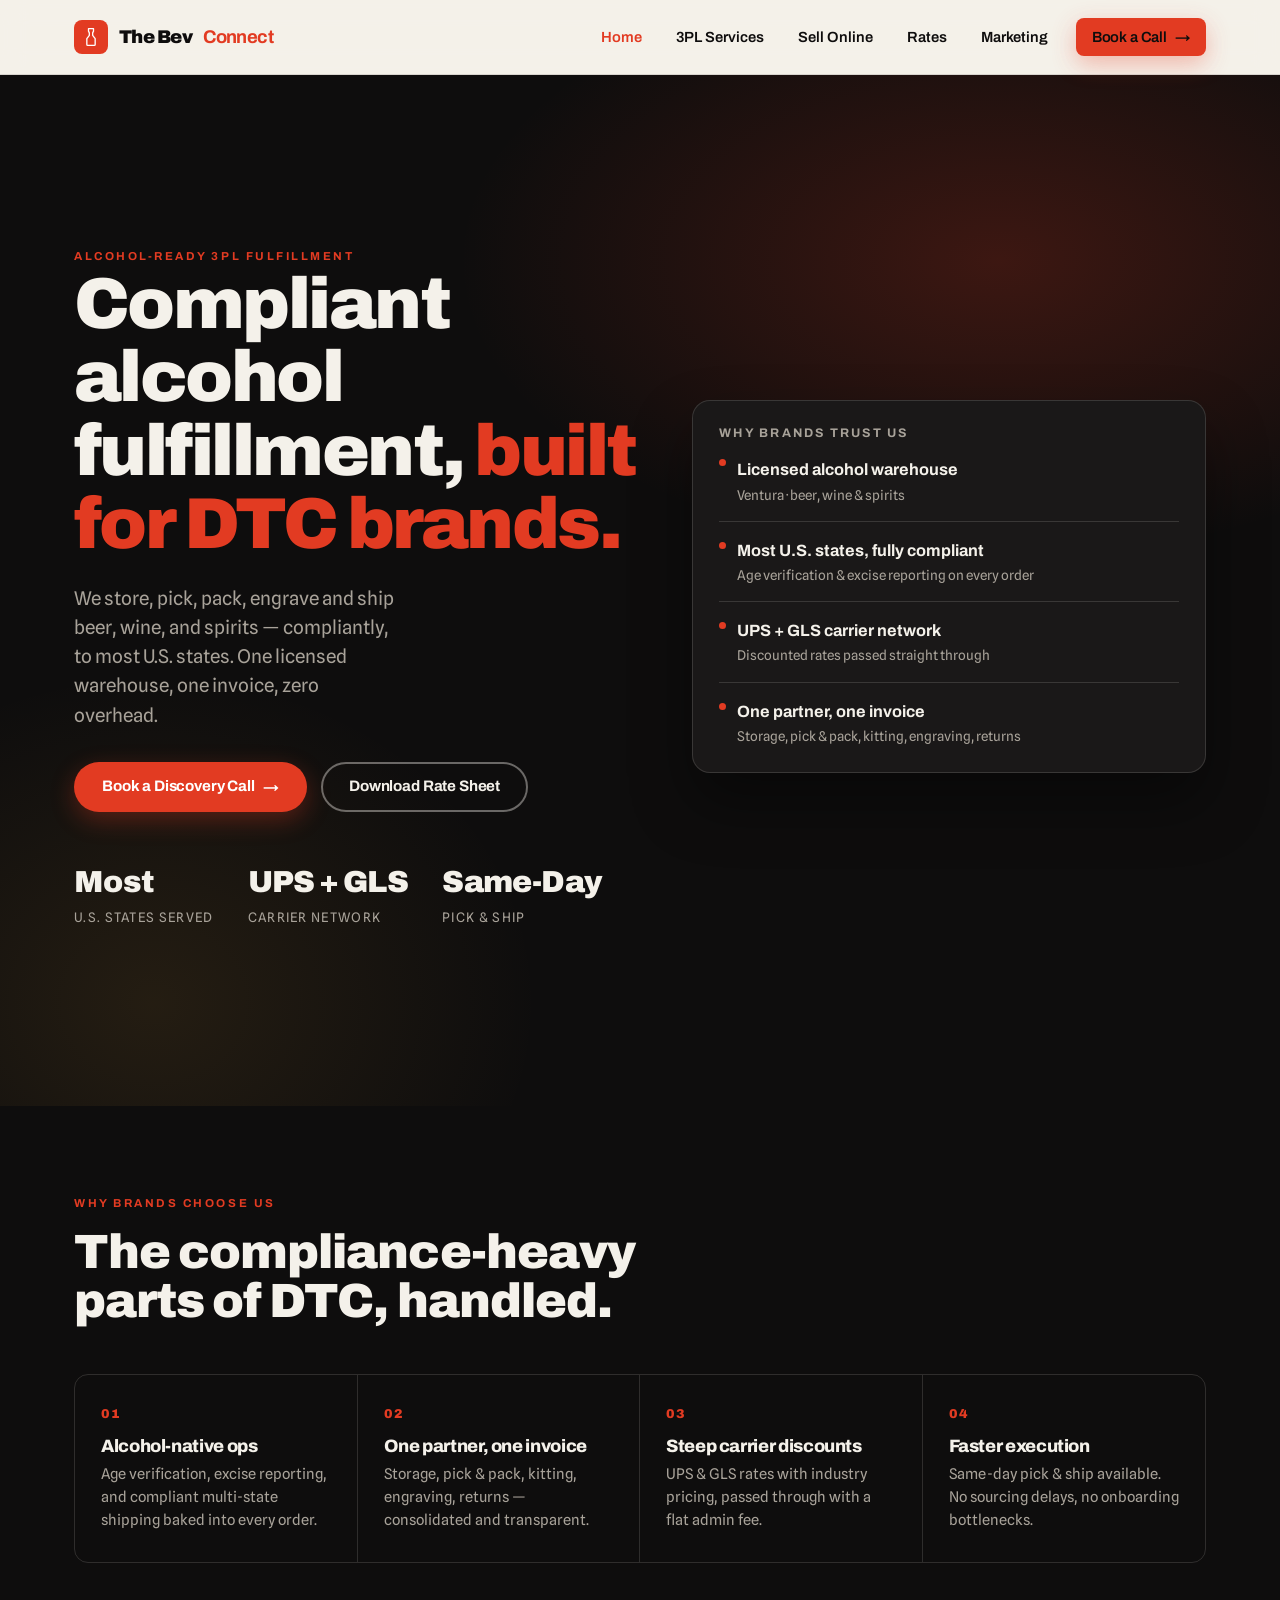
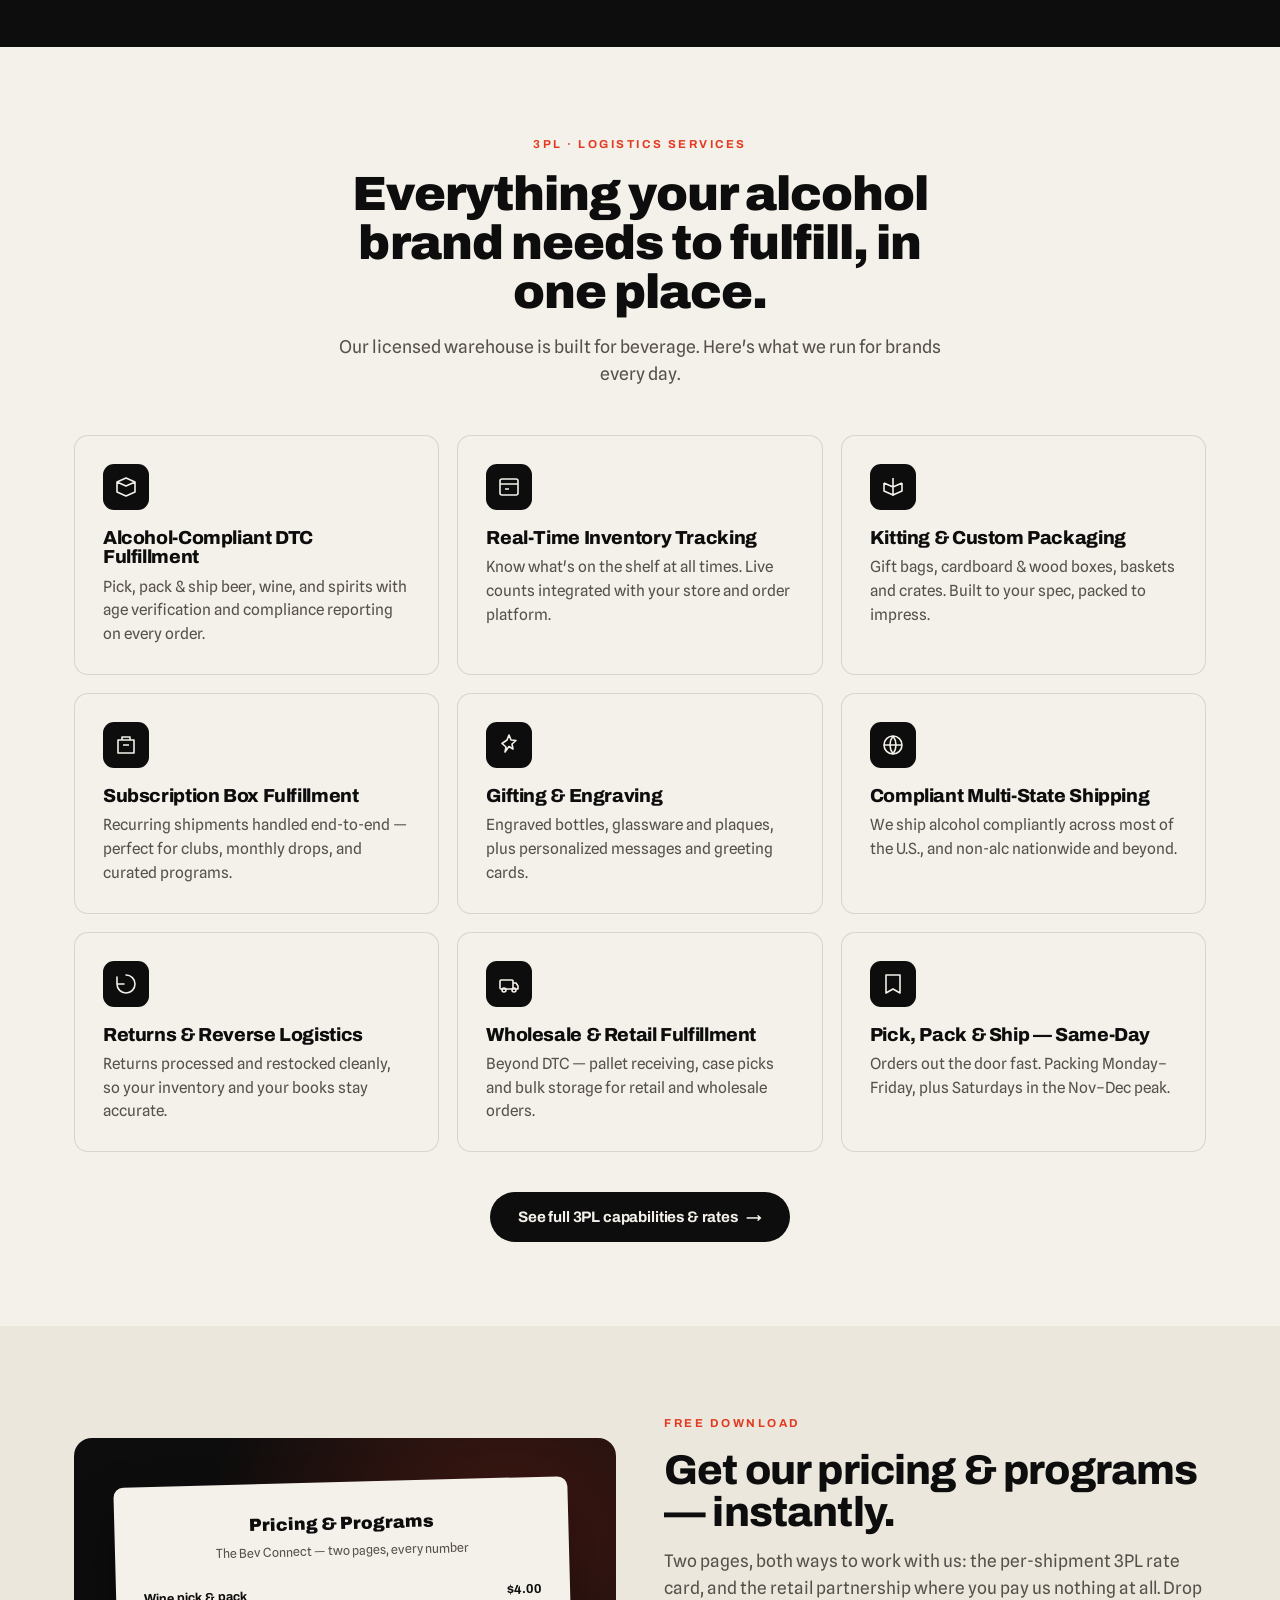
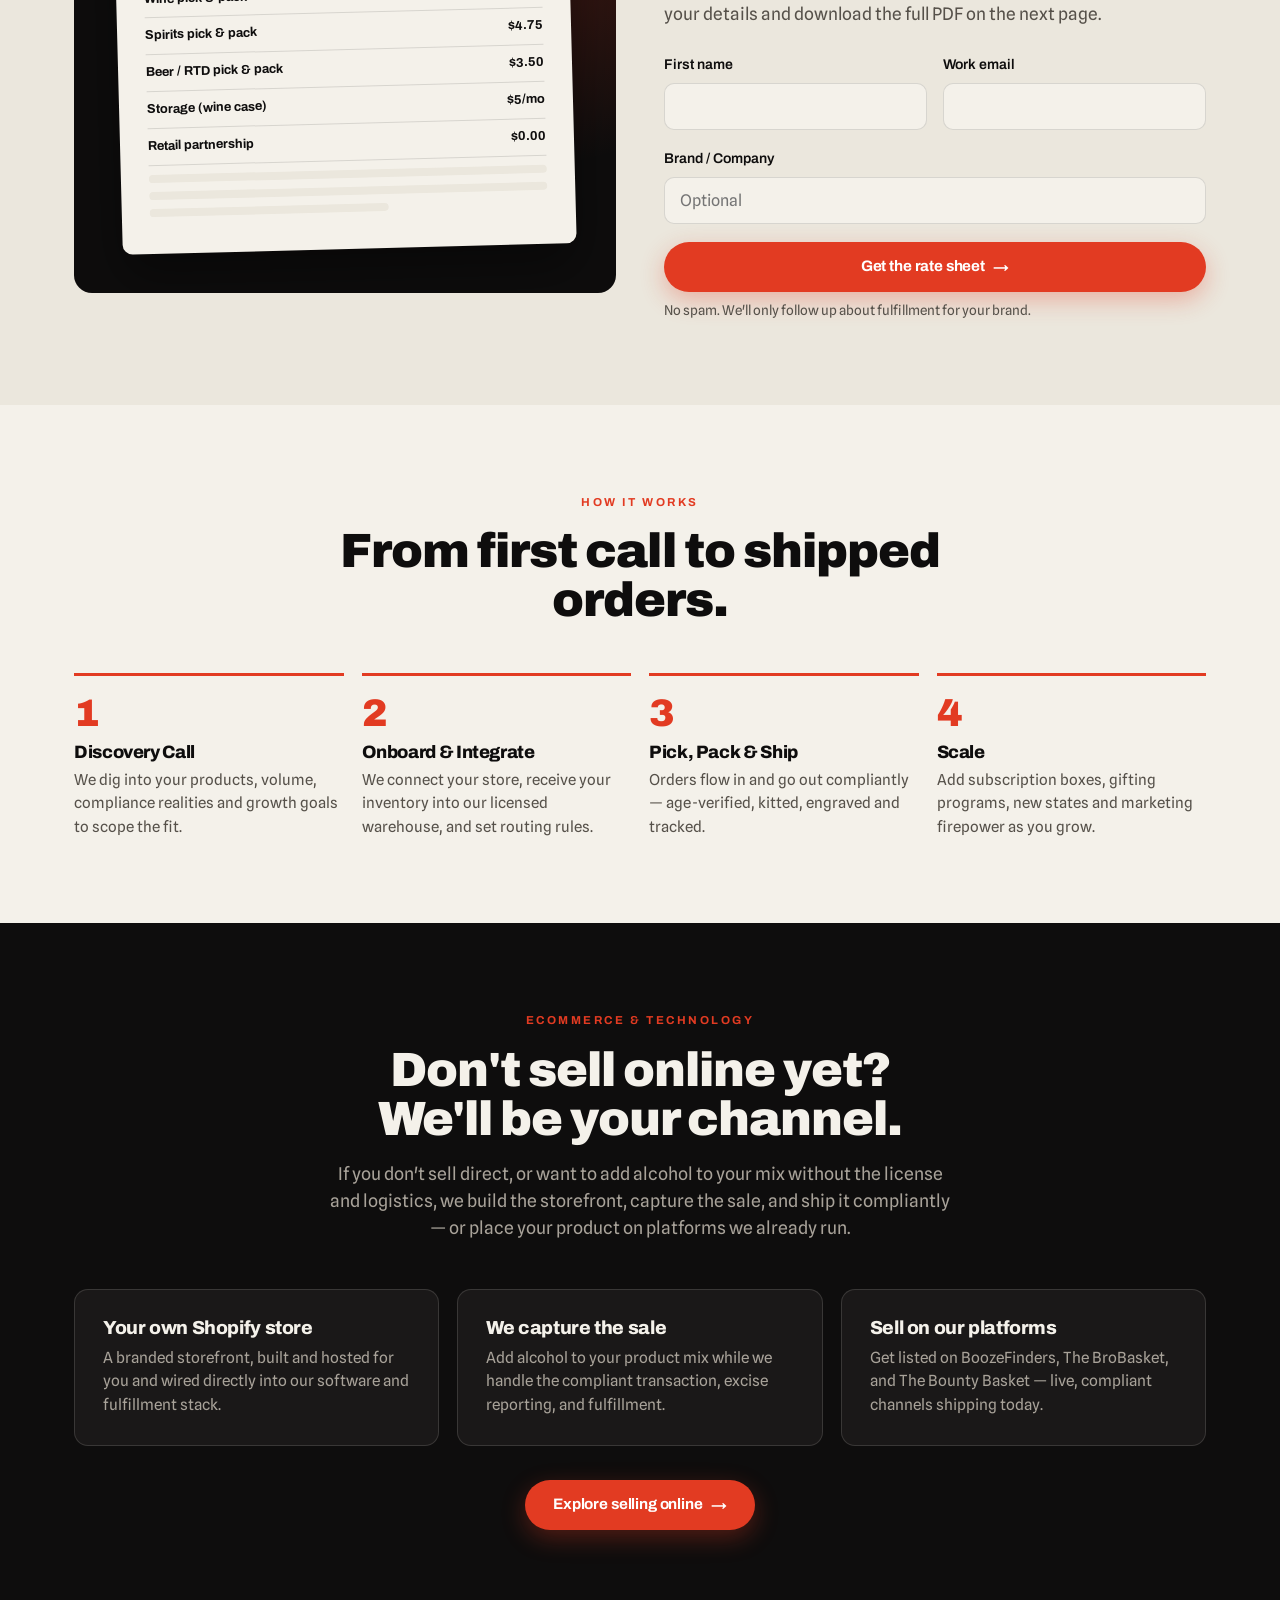
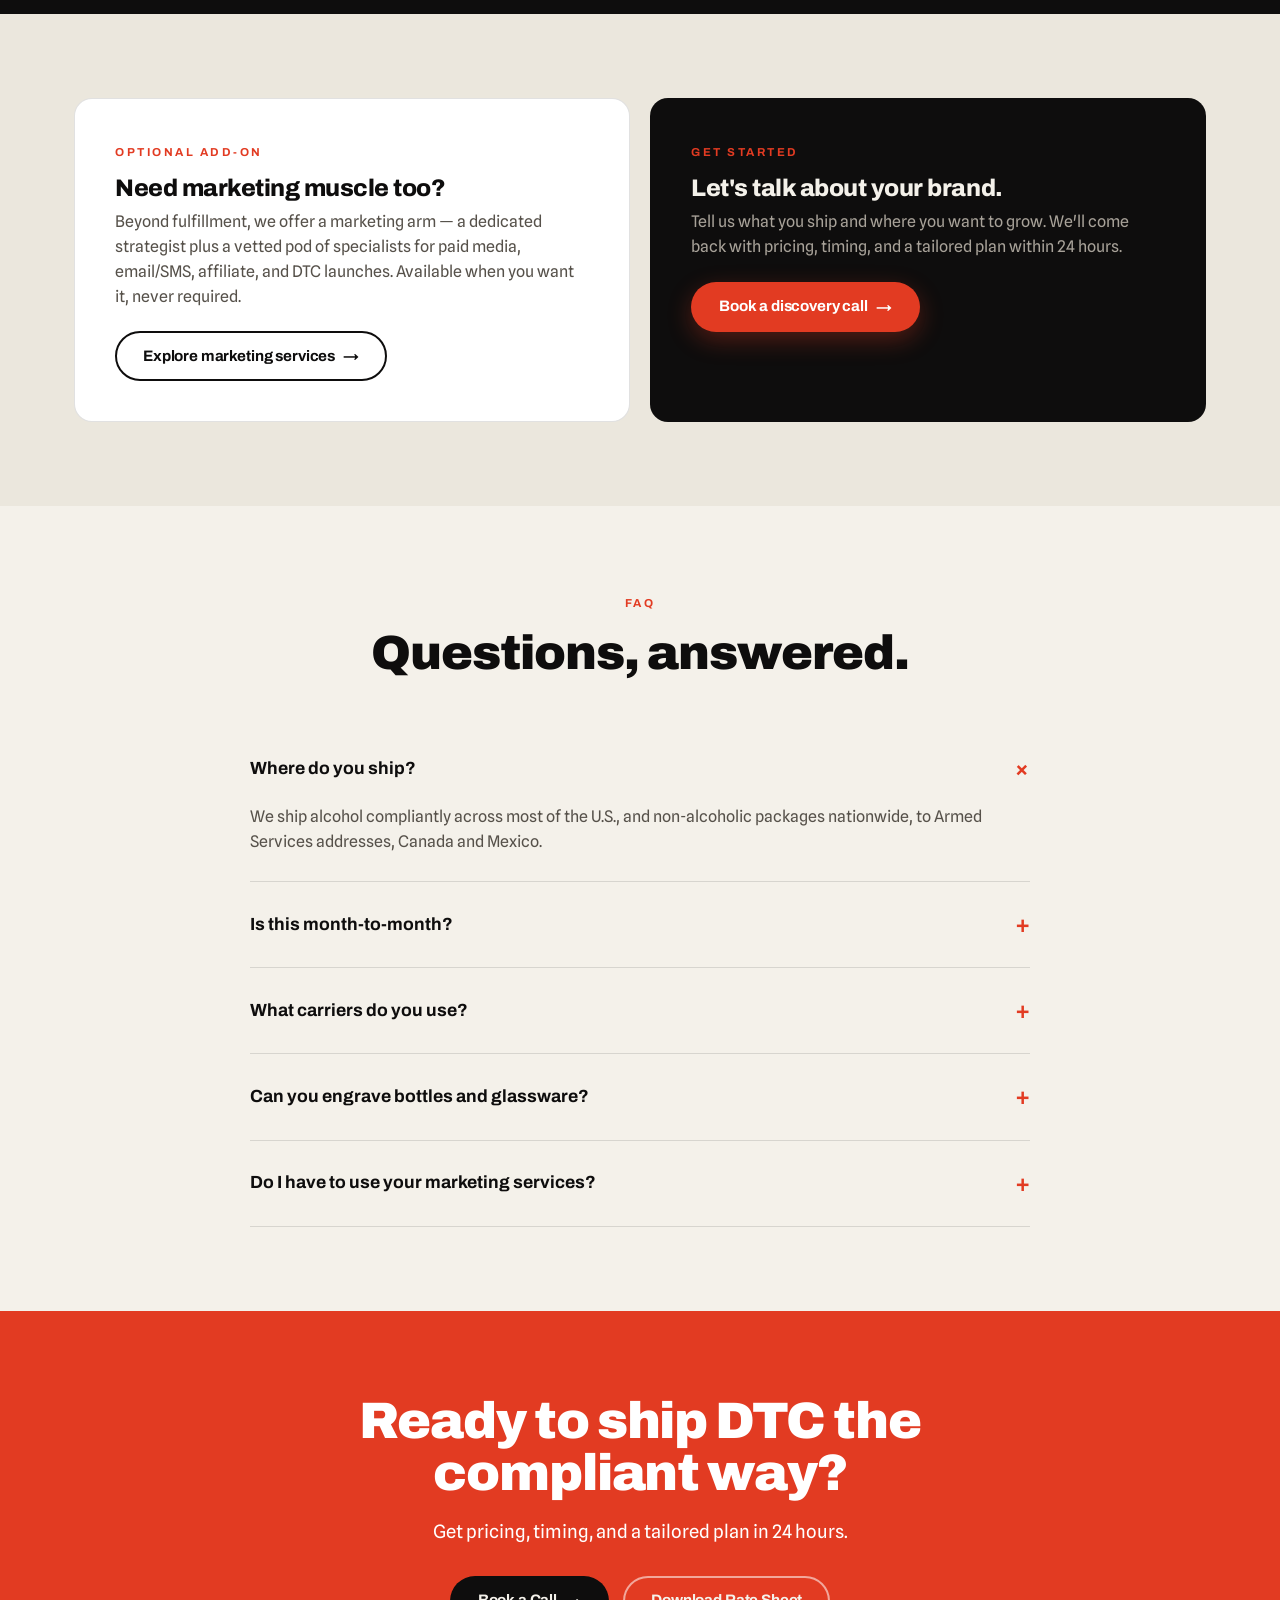
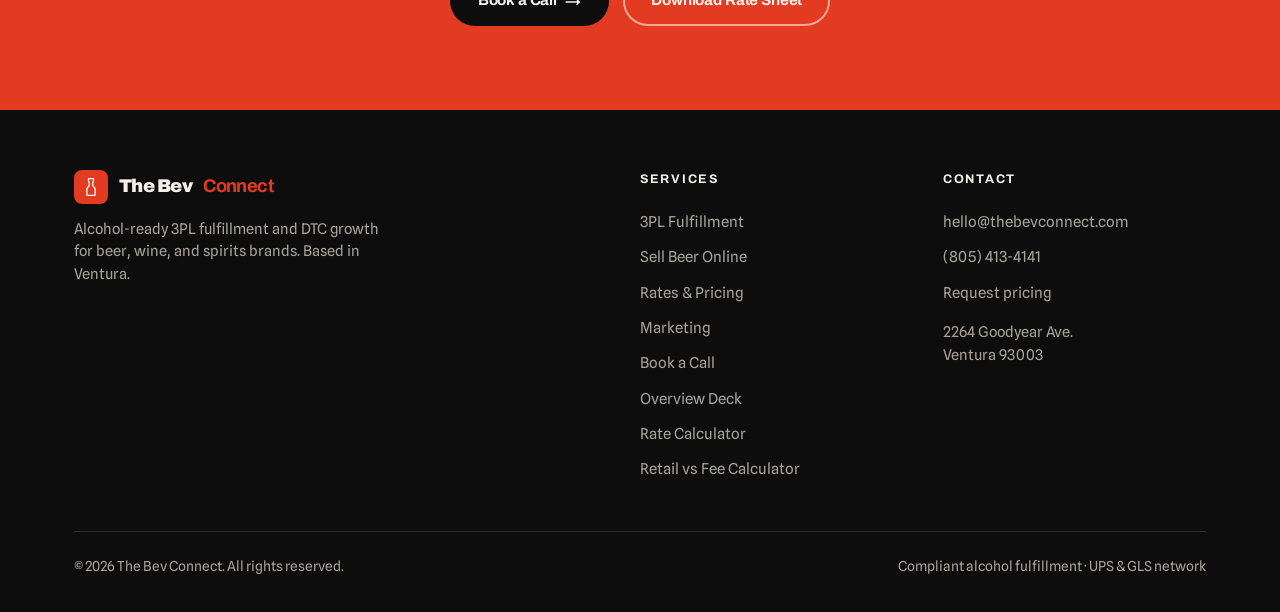
==== commit ce47ff8e: "Replace rate sheet with two-page Pricing & Programs PDF - New asset: assets/downloads/the-bev-connec" ====
--- a/index.html
+++ b/index.html
@@ -92,18 +92,19 @@
     <div class="magnet">
       <div class="magnet-visual reveal">
         <div class="sheet-mock">
-          <h5>Alcohol Fulfillment Rate Sheet</h5><div class="sub">The Bev Connect &mdash; full pricing</div>
+          <h5>Pricing &amp; Programs</h5><div class="sub">The Bev Connect &mdash; two pages, every number</div>
           <div class="pricebar"><span>Wine pick &amp; pack</span><span>$4.00</span></div>
           <div class="pricebar"><span>Spirits pick &amp; pack</span><span>$4.75</span></div>
           <div class="pricebar"><span>Beer / RTD pick &amp; pack</span><span>$3.50</span></div>
           <div class="pricebar"><span>Storage (wine case)</span><span>$5/mo</span></div>
+          <div class="pricebar"><span>Retail partnership</span><span>$0.00</span></div>
           <div class="line"></div><div class="line"></div><div class="line s"></div>
         </div>
       </div>
       <div class="reveal">
         <span class="eyebrow">Free Download</span>
-        <h2 style="font-size:clamp(1.8rem,3.5vw,2.6rem);margin:14px 0 14px">Get our full rate sheet &mdash; instantly.</h2>
-        <p style="color:var(--muted);font-size:1.08rem;margin-bottom:26px">Storage, receiving, pick &amp; pack, kitting, engraving and shipping &mdash; all our pricing on one page. Drop your details and download the full PDF on the next page.</p>
+        <h2 style="font-size:clamp(1.8rem,3.5vw,2.6rem);margin:14px 0 14px">Get our pricing &amp; programs &mdash; instantly.</h2>
+        <p style="color:var(--muted);font-size:1.08rem;margin-bottom:26px">Two pages, both ways to work with us: the per-shipment 3PL rate card, and the retail partnership where you pay us nothing at all. Drop your details and download the full PDF on the next page.</p>
         <form name="rate-sheet" method="POST" data-netlify="true" netlify-honeypot="bot-field" action="/thank-you.html">
           <input type="hidden" name="form-name" value="rate-sheet">
           <p hidden><label>Don't fill this out: <input name="bot-field"></label></p>
--- a/assets/style.css
+++ b/assets/style.css
@@ -91,7 +91,9 @@
 .feat .ico svg{width:24px;height:24px}
 .feat h3{font-size:1.18rem;margin-bottom:8px}
 .feat p{color:var(--muted);font-size:.96rem}
-@media(max-width:860px){.feat-grid{grid-template-columns:1fr}}
+.feat-grid.two{grid-template-columns:repeat(2,1fr)}
+.feat .price-tag{font-family:var(--display);font-weight:900;font-size:1.35rem;color:var(--red);margin-bottom:10px;display:block}
+@media(max-width:860px){.feat-grid,.feat-grid.two{grid-template-columns:1fr}}
 
 .why-grid{display:grid;grid-template-columns:repeat(4,1fr);gap:0;border:1px solid var(--line-dark);border-radius:var(--radius);overflow:hidden}
 .why{padding:30px 26px;border-right:1px solid var(--line-dark)}
